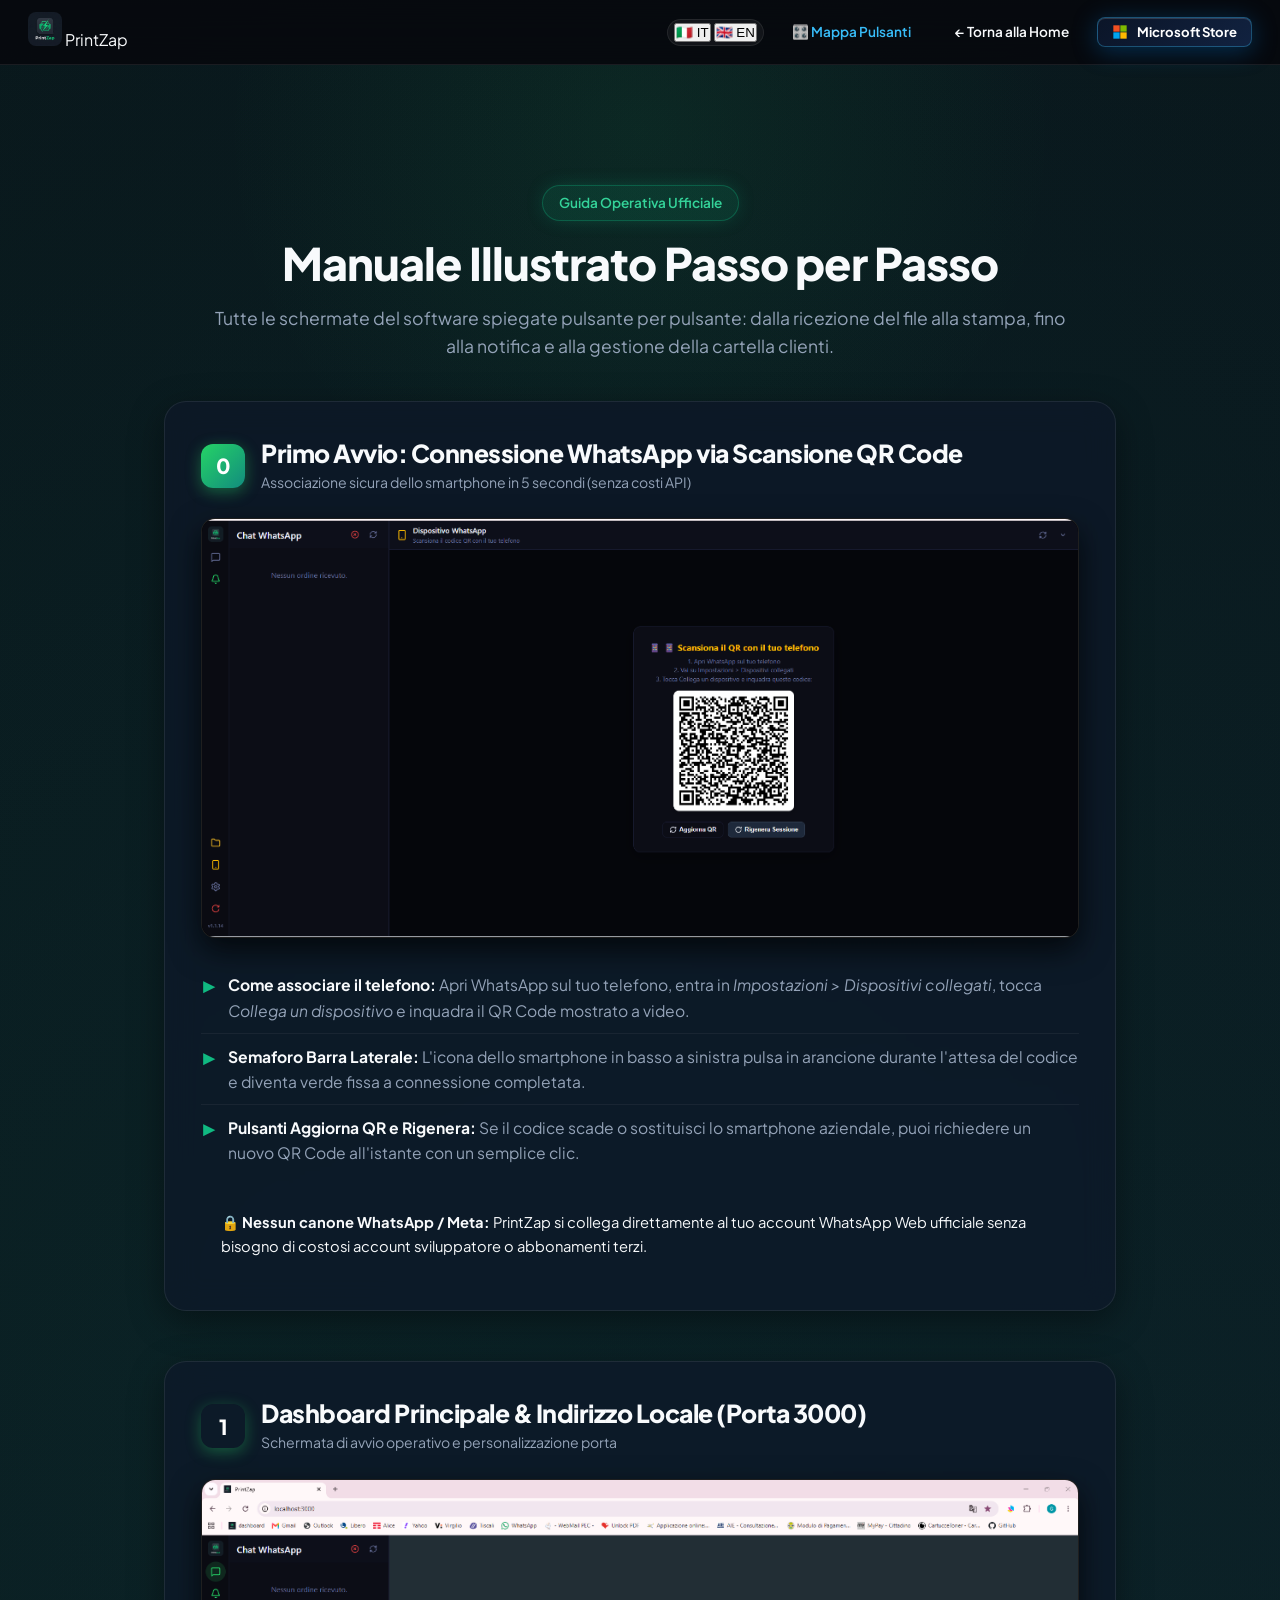
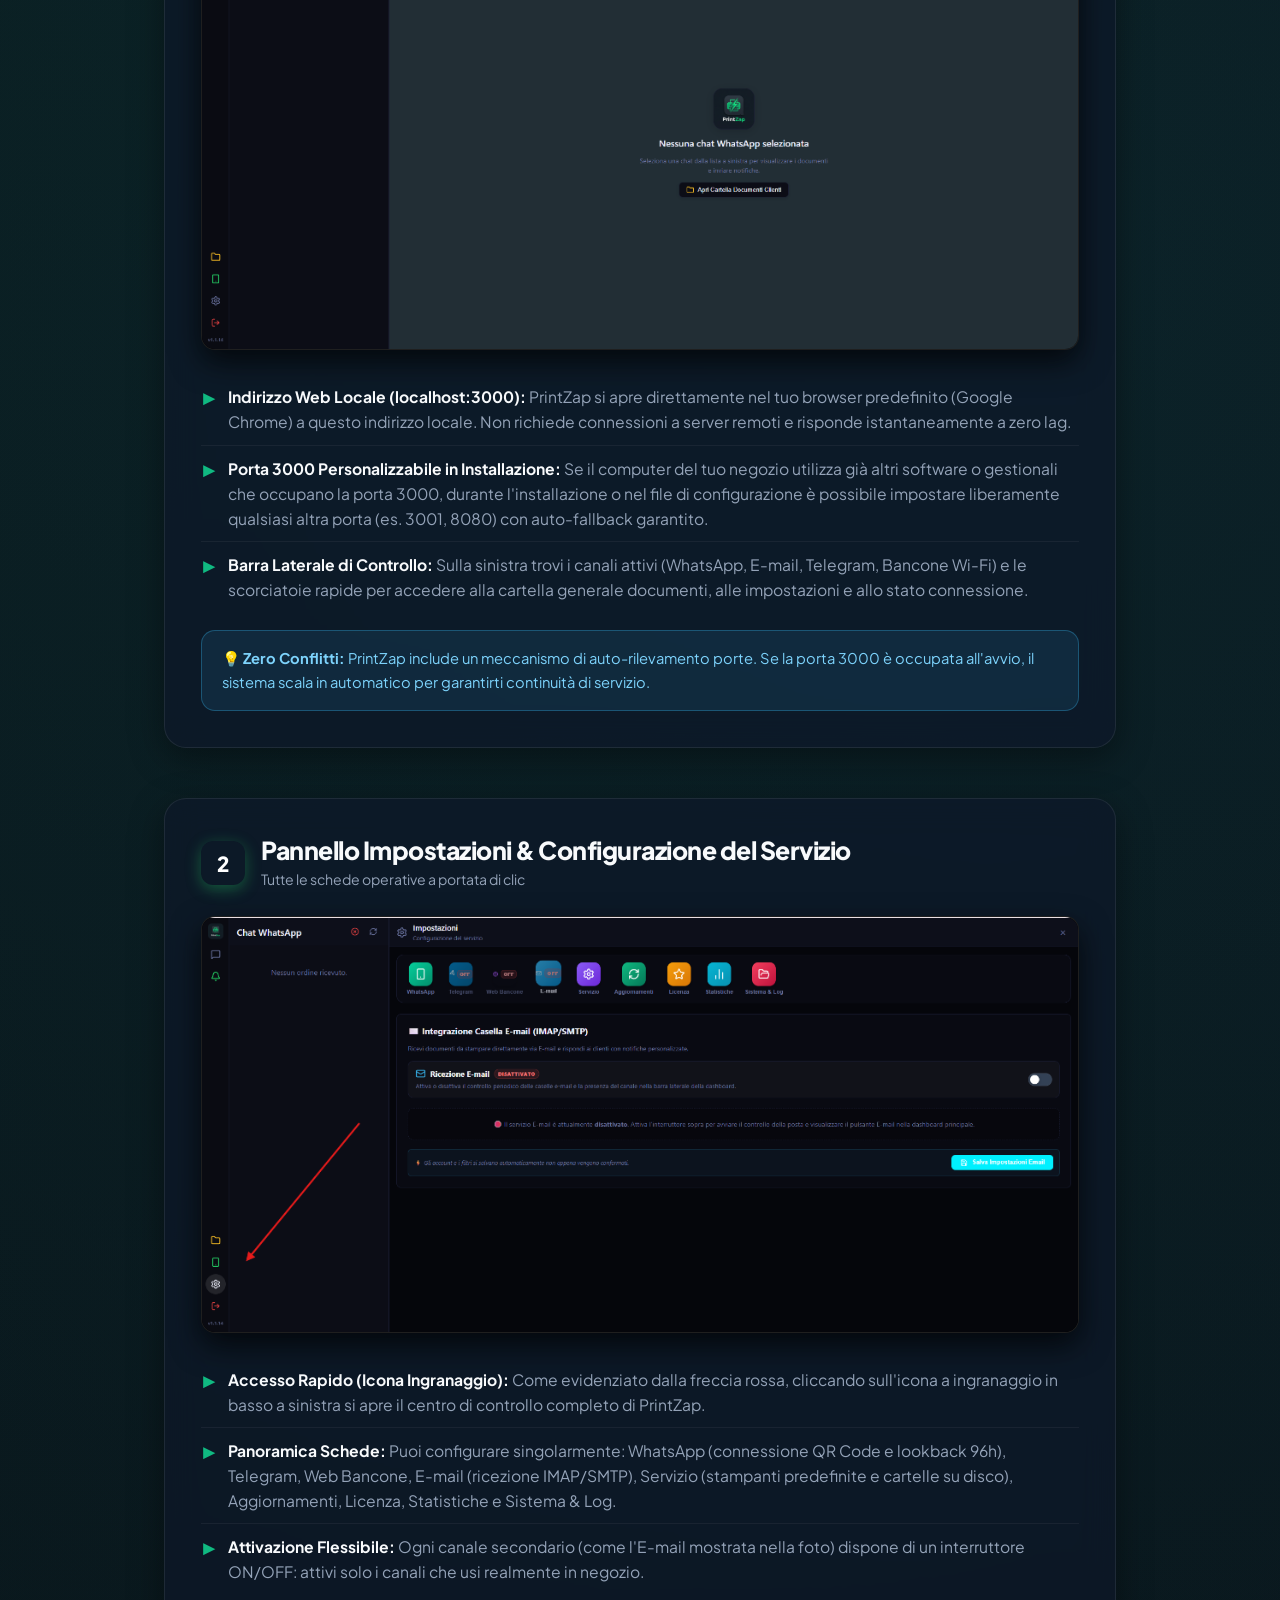
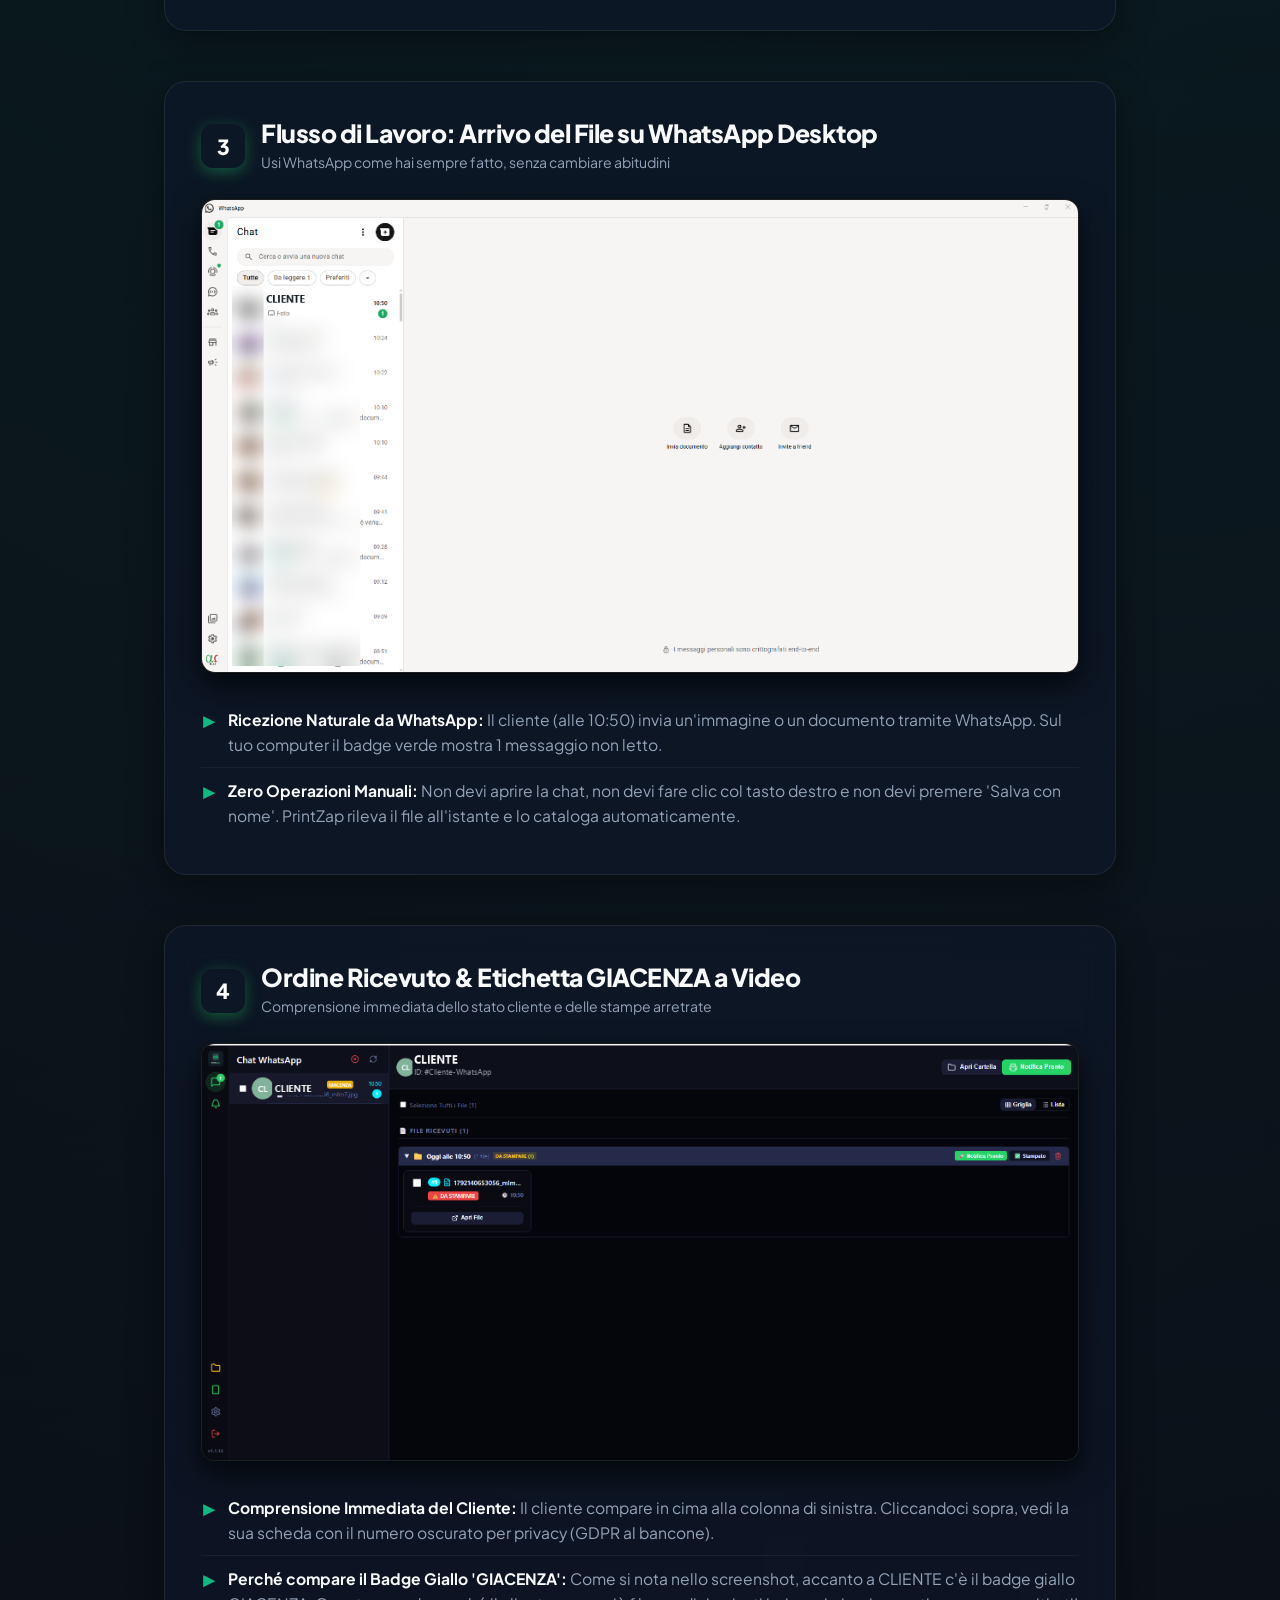
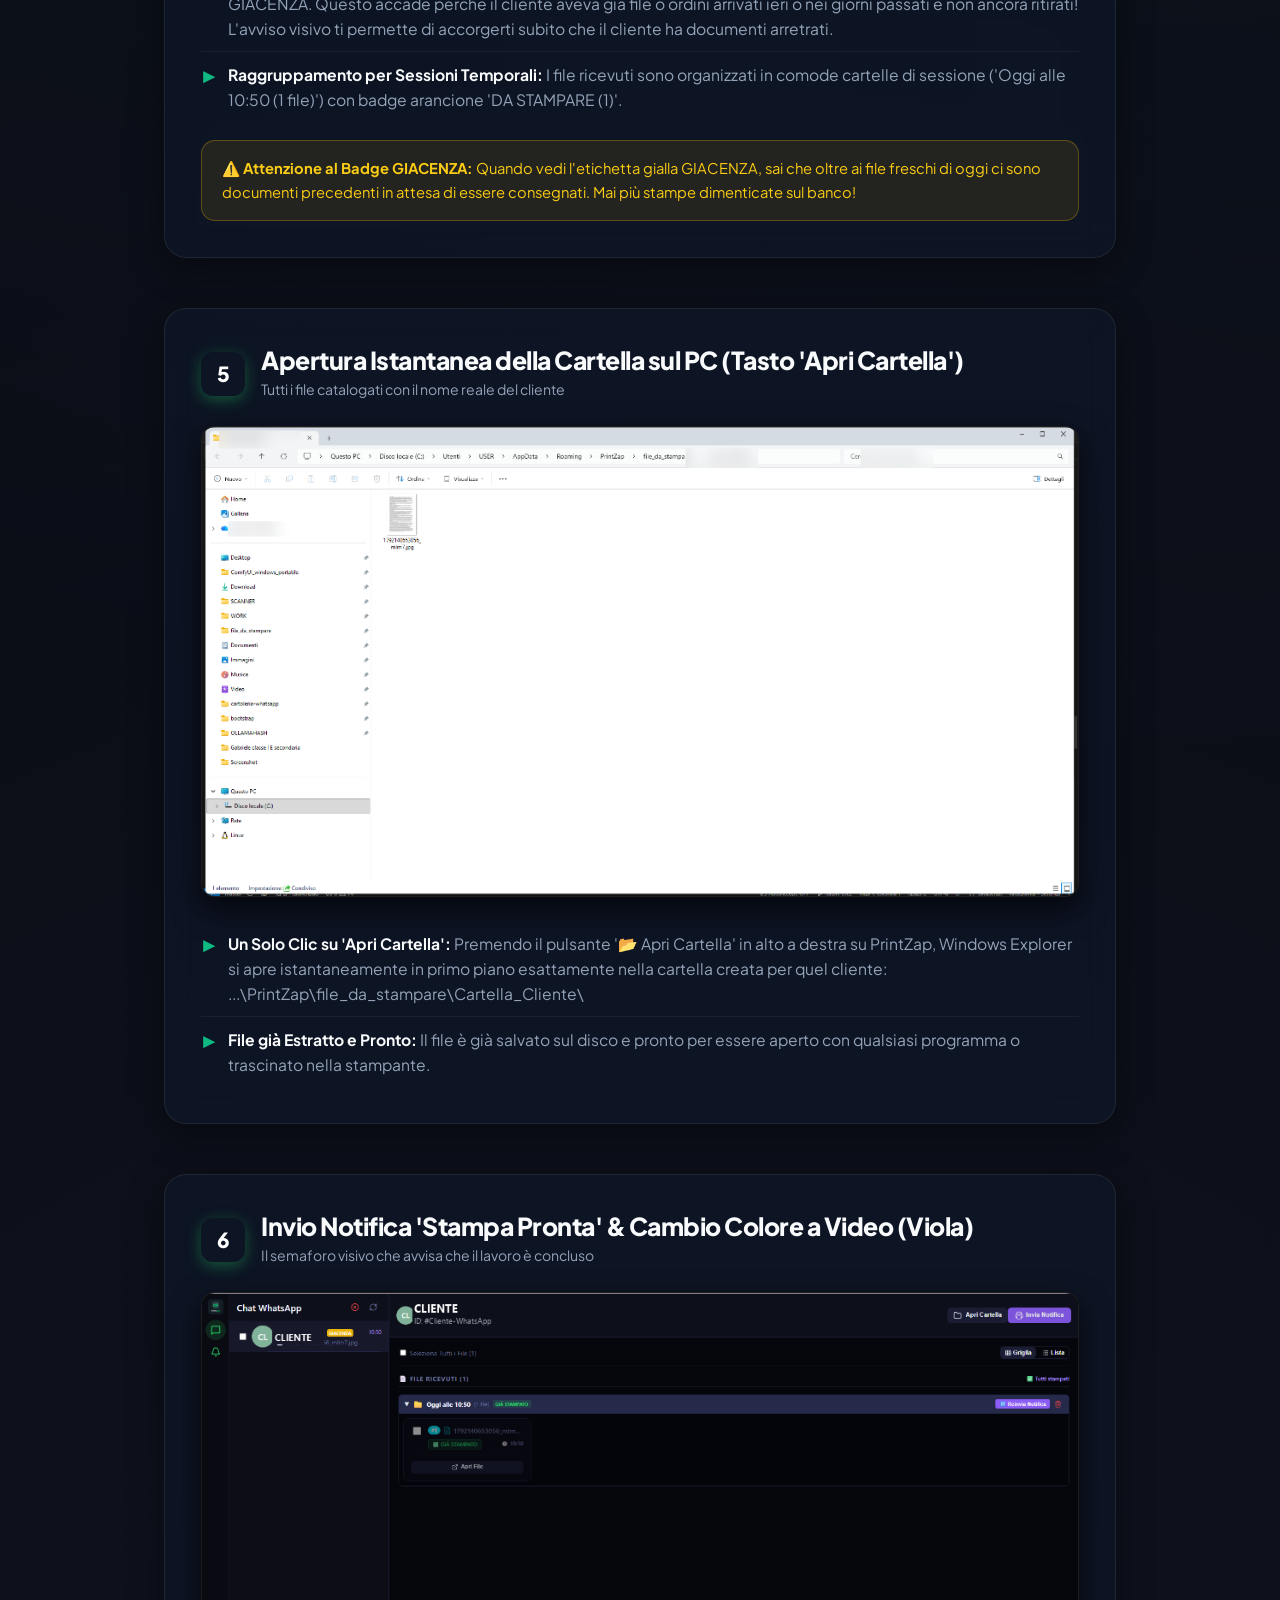
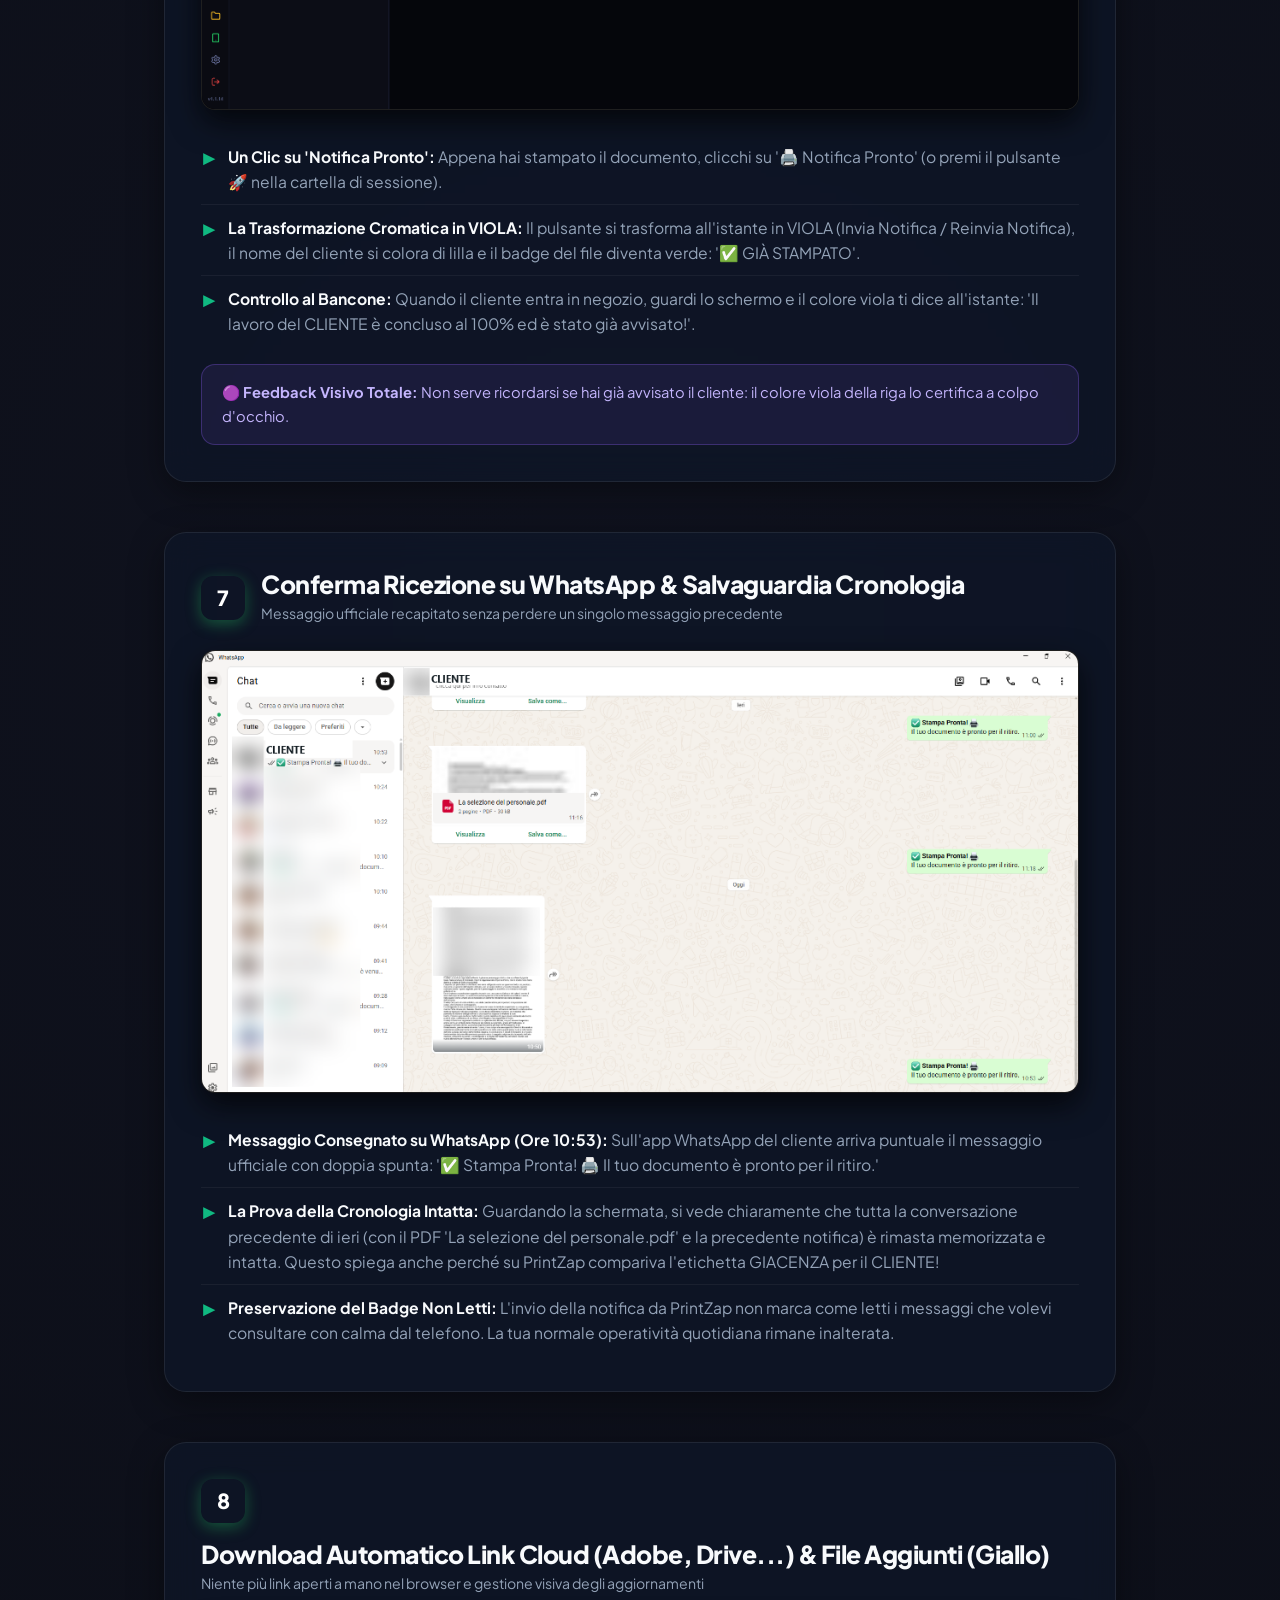
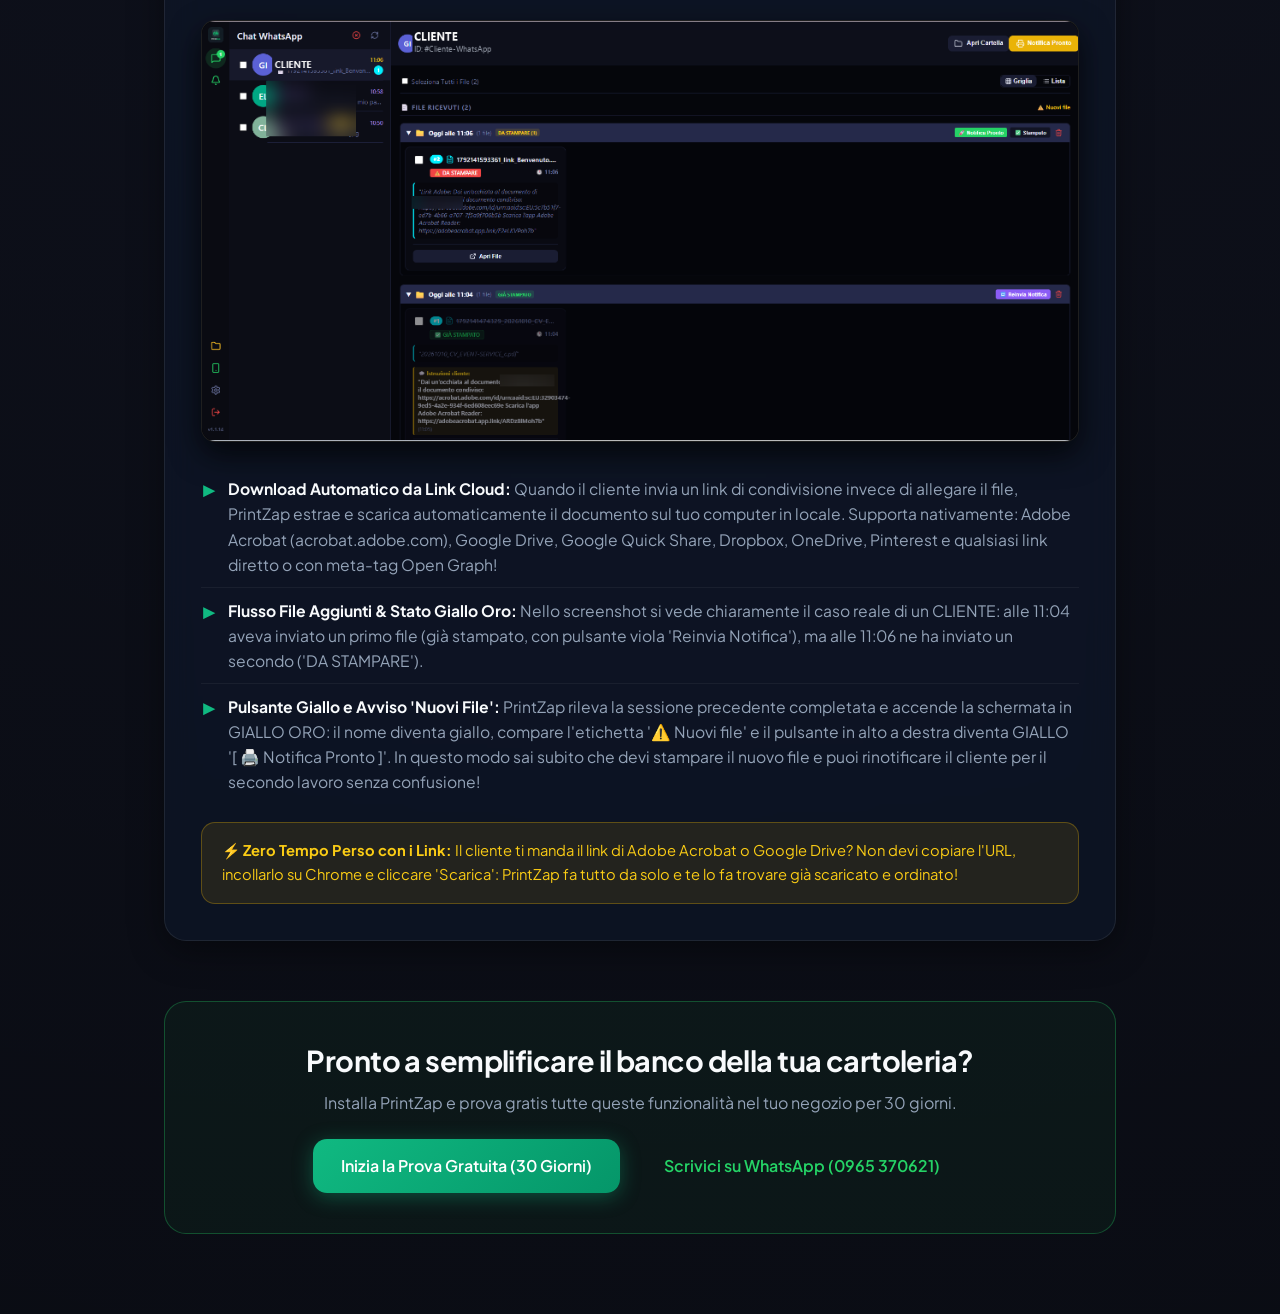
==== guida.html @ ba6e80af "feat(web): pubblica sito web e guide illustrate PrintZap su GitHub Pages" ====
<!DOCTYPE html>
<html lang="it">
<head>
  <meta charset="UTF-8">
  <meta name="viewport" content="width=device-width, initial-scale=1.0">
  <title>Guida Operativa PrintZap — Procedura e Manuale Passo per Passo</title>
  <link rel="icon" type="image/png" href="logo.png">
  <link rel="preconnect" href="https://fonts.googleapis.com">
  <link rel="preconnect" href="https://fonts.gstatic.com" crossorigin>
  <link href="https://fonts.googleapis.com/css2?family=Plus+Jakarta+Sans:wght@400;500;600;700;800&display=swap" rel="stylesheet">
  <link rel="stylesheet" href="style.css">
  <style>
    /* Specific styles for Step-by-Step Guide */
    .guide-header {
      padding: 120px 0 40px;
      text-align: center;
      background: radial-gradient(circle at 50% 20%, rgba(37, 211, 102, 0.08) 0%, transparent 60%);
    }
    .guide-nav-bar {
      display: flex;
      justify-content: space-between;
      align-items: center;
      padding: 16px 0;
      border-bottom: 1px solid var(--border-subtle);
      margin-bottom: 40px;
    }
    .btn-back-home {
      display: inline-flex;
      align-items: center;
      gap: 8px;
      color: var(--text-muted);
      font-size: 0.95rem;
      font-weight: 600;
      text-decoration: none;
      transition: color 0.2s;
    }
    .btn-back-home:hover {
      color: var(--primary);
    }
    .guide-step-card {
      background: rgba(15, 23, 42, 0.65);
      border: 1px solid var(--border-subtle);
      border-radius: var(--radius-lg);
      padding: 36px;
      margin-bottom: 50px;
      backdrop-filter: blur(16px);
      -webkit-backdrop-filter: blur(16px);
      box-shadow: 0 10px 35px rgba(0,0,0,0.4);
      transition: border-color 0.25s, box-shadow 0.25s;
    }
    .guide-step-card:hover {
      border-color: rgba(37, 211, 102, 0.4);
      box-shadow: 0 15px 45px rgba(0,0,0,0.6);
    }
    .guide-step-header {
      display: flex;
      align-items: center;
      gap: 16px;
      margin-bottom: 20px;
      flex-wrap: wrap;
    }
    .guide-step-number {
      width: 44px;
      height: 44px;
      border-radius: 12px;
      background: var(--gradient-primary);
      color: white;
      font-size: 1.3rem;
      font-weight: 800;
      display: flex;
      align-items: center;
      justify-content: center;
      box-shadow: 0 4px 15px rgba(37, 211, 102, 0.35);
      flex-shrink: 0;
    }
    .guide-step-title {
      font-size: 1.55rem;
      font-weight: 800;
      color: var(--text-main);
      margin: 0;
    }
    .guide-img-wrapper {
      margin: 24px 0;
      border-radius: var(--radius-md);
      overflow: hidden;
      border: 1px solid rgba(255, 255, 255, 0.12);
      box-shadow: 0 12px 30px rgba(0,0,0,0.7);
      background: #000;
      position: relative;
    }
    .guide-img-wrapper img {
      width: 100%;
      height: auto;
      display: block;
      transition: transform 0.3s ease;
    }
    .guide-badge-box {
      display: flex;
      gap: 10px;
      margin-top: 10px;
      flex-wrap: wrap;
    }
    .guide-detail-list {
      list-style: none;
      padding: 0;
      margin: 20px 0 0;
    }
    .guide-detail-list li {
      padding: 10px 0;
      border-bottom: 1px solid rgba(255,255,255,0.05);
      display: flex;
      align-items: flex-start;
      gap: 12px;
      font-size: 0.98rem;
      line-height: 1.6;
      color: var(--text-muted);
    }
    .guide-detail-list li:last-child {
      border-bottom: none;
    }
    .guide-detail-list strong {
      color: var(--text-main);
    }
    .icon-point {
      color: var(--primary);
      font-weight: 800;
      flex-shrink: 0;
      margin-top: 2px;
    }
    .callout-box {
      margin-top: 18px;
      padding: 16px 20px;
      border-radius: var(--radius-md);
      font-size: 0.92rem;
      line-height: 1.6;
    }
    .callout-amber {
      background: rgba(234, 179, 8, 0.1);
      border: 1px solid rgba(234, 179, 8, 0.3);
      color: #facc15;
    }
    .callout-purple {
      background: rgba(139, 92, 246, 0.1);
      border: 1px solid rgba(139, 92, 246, 0.3);
      color: #c4b5fd;
    }
    .callout-cyan {
      background: rgba(56, 189, 248, 0.1);
      border: 1px solid rgba(56, 189, 248, 0.3);
      color: #7dd3fc;
    }
  </style>
</head>
<body>

  <!-- ================= HEADER NAVBAR ================= -->
  <nav class="navbar" style="border-bottom: 1px solid var(--border-subtle);">
    <div class="container nav-container">
      <a href="index.html" class="logo-link">
        <img src="logo.png" alt="PrintZap Logo" class="nav-logo">
        <span class="logo-text">Print<span>Zap</span></span>
      </a>

      <div class="nav-actions">
        <!-- Bilingual Switcher -->
        <div class="lang-switch-box">
          <button type="button" class="lang-pill active" id="lang-btn-it" onclick="setGuideLang('it')">🇮🇹 IT</button>
          <button type="button" class="lang-pill" id="lang-btn-en" onclick="setGuideLang('en')">🇬🇧 EN</button>
        </div>
        <a href="pulsanti.html" class="btn btn-outline" style="border-color: #38bdf8; color: #38bdf8; padding: 8px 16px; font-size: 0.85rem;" data-g18n="nav_buttons">🎛️ Mappa Pulsanti</a>
        <a href="index.html" class="btn btn-outline" style="padding: 8px 16px; font-size: 0.85rem;" data-g18n="back_home">← Torna alla Home</a>
        <a href="https://apps.microsoft.com" class="btn-ms-store btn-sm" target="_blank" rel="noopener">
          <span class="ms-store-icon">
            <svg width="16" height="16" viewBox="0 0 24 24" fill="none">
              <rect x="2" y="2" width="9.5" height="9.5" fill="#f25022"/>
              <rect x="12.5" y="2" width="9.5" height="9.5" fill="#7fba00"/>
              <rect x="2" y="12.5" width="9.5" height="9.5" fill="#00a4ef"/>
              <rect x="12.5" y="12.5" width="9.5" height="9.5" fill="#ffb900"/>
            </svg>
          </span>
          <span class="ms-store-text">
            <span class="ms-store-main" style="font-size: 0.82rem;">Microsoft Store</span>
          </span>
        </a>
      </div>
    </div>
  </nav>

  <!-- ================= HERO GUIDA ================= -->
  <header class="guide-header">
    <div class="container" style="max-width: 900px;">
      <div class="badge badge-emerald" style="margin-bottom: 16px;" data-g18n="guide_badge">Guida Operativa Ufficiale</div>
      <h1 class="hero-title" style="font-size: 2.8rem; margin: 0 0 16px;" data-g18n="guide_title">Manuale Illustrato Passo per Passo</h1>
      <p style="color: var(--text-muted); font-size: 1.1rem; line-height: 1.6;" data-g18n="guide_subtitle">
        Tutte le schermate del software spiegate pulsante per pulsante: dalla ricezione del file alla stampa, fino alla notifica e alla gestione della cartella clienti.
      </p>
    </div>
  </header>

  <!-- ================= MAIN CONTENT STEPS ================= -->
  <main class="container" style="max-width: 1000px; padding-bottom: 80px;">

    <!-- PASSO 0: COLLEGAMENTO WHATSAPP CON QR CODE -->
    <div class="guide-step-card" id="passo-0">
      <div class="guide-step-header">
        <div class="guide-step-number" style="background: linear-gradient(135deg, #25D366 0%, #128C7E 100%); box-shadow: 0 4px 15px rgba(37, 211, 102, 0.4);">0</div>
        <div>
          <h2 class="guide-step-title" data-g18n="step0_title">Primo Avvio: Connessione WhatsApp via Scansione QR Code</h2>
          <span style="color: var(--text-muted); font-size: 0.88rem;" data-g18n="step0_tag">Associazione sicura dello smartphone in 5 secondi (senza costi API)</span>
        </div>
      </div>

      <div class="guide-img-wrapper">
        <img src="guida_img/00-whatsapp-qr-code.png" alt="Scansione QR Code WhatsApp PrintZap">
      </div>

      <ul class="guide-detail-list">
        <li>
          <span class="icon-point">▶</span>
          <div>
            <strong data-g18n="step0_p1_strong">Come associare il telefono:</strong>
            <span data-g18n="step0_p1_text">Apri WhatsApp sul tuo telefono, entra in <em>Impostazioni &gt; Dispositivi collegati</em>, tocca <em>Collega un dispositivo</em> e inquadra il QR Code mostrato a video.</span>
          </div>
        </li>
        <li>
          <span class="icon-point">▶</span>
          <div>
            <strong data-g18n="step0_p2_strong">Semaforo Barra Laterale:</strong>
            <span data-g18n="step0_p2_text">L'icona dello smartphone in basso a sinistra pulsa in arancione durante l'attesa del codice e diventa verde fissa a connessione completata.</span>
          </div>
        </li>
        <li>
          <span class="icon-point">▶</span>
          <div>
            <strong data-g18n="step0_p3_strong">Pulsanti Aggiorna QR e Rigenera:</strong>
            <span data-g18n="step0_p3_text">Se il codice scade o sostituisci lo smartphone aziendale, puoi richiedere un nuovo QR Code all'istante con un semplice clic.</span>
          </div>
        </li>
      </ul>

      <div class="callout-box callout-green" style="margin-top: 20px;">
        <span data-g18n="step0_callout">🔒 <strong>Nessun canone WhatsApp / Meta:</strong> PrintZap si collega direttamente al tuo account WhatsApp Web ufficiale senza bisogno di costosi account sviluppatore o abbonamenti terzi.</span>
      </div>
    </div>

    <!-- PASSO 1: DASHBOARD & INDIRIZZO / PORTA 3000 -->
    <div class="guide-step-card" id="passo-1">
      <div class="guide-step-header">
        <div class="guide-step-number">1</div>
        <div>
          <h2 class="guide-step-title" data-g18n="step1_title">Dashboard Principale & Indirizzo Locale (Porta 3000)</h2>
          <span style="color: var(--text-muted); font-size: 0.88rem;" data-g18n="step1_tag">Schermata di avvio operativo e personalizzazione porta</span>
        </div>
      </div>

      <div class="guide-img-wrapper">
        <img src="guida_img/01-dashboard-url-porta.png" alt="Dashboard PrintZap e indirizzo localhost:3000">
      </div>

      <ul class="guide-detail-list">
        <li>
          <span class="icon-point">▶</span>
          <div>
            <strong data-g18n="step1_p1_strong">Indirizzo Web Locale (<code>localhost:3000</code>):</strong>
            <span data-g18n="step1_p1_text">PrintZap si apre direttamente nel tuo browser predefinito (Google Chrome) a questo indirizzo locale. Non richiede connessioni a server remoti e risponde istantaneamente a zero lag.</span>
          </div>
        </li>
        <li>
          <span class="icon-point">▶</span>
          <div>
            <strong data-g18n="step1_p2_strong">Porta 3000 Personalizzabile in Installazione:</strong>
            <span data-g18n="step1_p2_text">Se il computer del tuo negozio utilizza già altri software o gestionali che occupano la porta <code>3000</code>, durante l'installazione o nel file di configurazione è possibile impostare liberamente qualsiasi altra porta (es. <code>3001</code>, <code>8080</code>) con auto-fallback garantito.</span>
          </div>
        </li>
        <li>
          <span class="icon-point">▶</span>
          <div>
            <strong data-g18n="step1_p3_strong">Barra Laterale di Controllo:</strong>
            <span data-g18n="step1_p3_text">Sulla sinistra trovi i canali attivi (WhatsApp, E-mail, Telegram, Bancone Wi-Fi) e le scorciatoie rapide per accedere alla cartella generale documenti, alle impostazioni e allo stato connessione.</span>
          </div>
        </li>
      </ul>

      <div class="callout-box callout-cyan" data-g18n="step1_callout">
        💡 <strong>Zero Conflitti:</strong> PrintZap include un meccanismo di auto-rilevamento porte. Se la porta 3000 è occupata all'avvio, il sistema scala in automatico per garantirti continuità di servizio.
      </div>
    </div>

    <!-- PASSO 2: PANNELLO IMPOSTAZIONI -->
    <div class="guide-step-card" id="passo-2">
      <div class="guide-step-header">
        <div class="guide-step-number">2</div>
        <div>
          <h2 class="guide-step-title" data-g18n="step2_title">Pannello Impostazioni & Configurazione del Servizio</h2>
          <span style="color: var(--text-muted); font-size: 0.88rem;" data-g18n="step2_tag">Tutte le schede operative a portata di clic</span>
        </div>
      </div>

      <div class="guide-img-wrapper">
        <img src="guida_img/02-pannello-impostazioni.png" alt="Pannello Impostazioni con schede WhatsApp, Telegram, Email, Stampanti">
      </div>

      <ul class="guide-detail-list">
        <li>
          <span class="icon-point">▶</span>
          <div>
            <strong data-g18n="step2_p1_strong">Accesso Rapido (Icona Ingranaggio):</strong>
            <span data-g18n="step2_p1_text">Come evidenziato dalla freccia rossa, cliccando sull'icona a ingranaggio in basso a sinistra si apre il centro di controllo completo di PrintZap.</span>
          </div>
        </li>
        <li>
          <span class="icon-point">▶</span>
          <div>
            <strong data-g18n="step2_p2_strong">Panoramica Schede:</strong>
            <span data-g18n="step2_p2_text">Puoi configurare singolarmente: <strong>WhatsApp</strong> (connessione QR Code e lookback 96h), <strong>Telegram</strong>, <strong>Web Bancone</strong>, <strong>E-mail</strong> (ricezione IMAP/SMTP), <strong>Servizio</strong> (stampanti predefinite e cartelle su disco), <strong>Aggiornamenti</strong>, <strong>Licenza</strong>, <strong>Statistiche</strong> e <strong>Sistema & Log</strong>.</span>
          </div>
        </li>
        <li>
          <span class="icon-point">▶</span>
          <div>
            <strong data-g18n="step2_p3_strong">Attivazione Flessibile:</strong>
            <span data-g18n="step2_p3_text">Ogni canale secondario (come l'E-mail mostrata nella foto) dispone di un interruttore ON/OFF: attivi solo i canali che usi realmente in negozio.</span>
          </div>
        </li>
      </ul>
    </div>

    <!-- PASSO 3: FLUSSO WHATSAPP DESKTOP -->
    <div class="guide-step-card" id="passo-3">
      <div class="guide-step-header">
        <div class="guide-step-number">3</div>
        <div>
          <h2 class="guide-step-title" data-g18n="step3_title">Flusso di Lavoro: Arrivo del File su WhatsApp Desktop</h2>
          <span style="color: var(--text-muted); font-size: 0.88rem;" data-g18n="step3_tag">Usi WhatsApp come hai sempre fatto, senza cambiare abitudini</span>
        </div>
      </div>

      <div class="guide-img-wrapper">
        <img src="guida_img/03-whatsapp-desktop-ricezione.png" alt="WhatsApp Desktop ricezione file cliente">
      </div>

      <ul class="guide-detail-list">
        <li>
          <span class="icon-point">▶</span>
          <div>
            <strong data-g18n="step3_p1_strong">Ricezione Naturale da WhatsApp:</strong>
            <span data-g18n="step3_p1_text">Il cliente (alle 10:50) invia un'immagine o un documento tramite WhatsApp. Sul tuo computer il badge verde mostra <code>1</code> messaggio non letto.</span>
          </div>
        </li>
        <li>
          <span class="icon-point">▶</span>
          <div>
            <strong data-g18n="step3_p2_strong">Zero Operazioni Manuali:</strong>
            <span data-g18n="step3_p2_text">Non devi aprire la chat, non devi fare clic col tasto destro e non devi premere "Salva con nome". PrintZap rileva il file all'istante e lo cataloga automaticamente.</span>
          </div>
        </li>
      </ul>
    </div>

    <!-- PASSO 4: PRINTZAP ORDINE ATTIVO & ETICHETTA GIACENZA -->
    <div class="guide-step-card" id="passo-4">
      <div class="guide-step-header">
        <div class="guide-step-number">4</div>
        <div>
          <h2 class="guide-step-title" data-g18n="step4_title">Ordine Ricevuto & Etichetta GIACENZA a Video</h2>
          <span style="color: var(--text-muted); font-size: 0.88rem;" data-g18n="step4_tag">Comprensione immediata dello stato cliente e delle stampe arretrate</span>
        </div>
      </div>

      <div class="guide-img-wrapper">
        <img src="guida_img/04-printzap-ordine-ricevuto.png" alt="PrintZap ordine attivo con etichetta GIACENZA e file da stampare">
      </div>

      <ul class="guide-detail-list">
        <li>
          <span class="icon-point">▶</span>
          <div>
            <strong data-g18n="step4_p1_strong">Comprensione Immediata del Cliente:</strong>
            <span data-g18n="step4_p1_text">Il cliente compare in cima alla colonna di sinistra. Cliccandoci sopra, vedi la sua scheda con il numero oscurato per privacy (GDPR al bancone).</span>
          </div>
        </li>
        <li>
          <span class="icon-point">▶</span>
          <div>
            <strong data-g18n="step4_p2_strong">Perché compare il Badge Giallo "GIACENZA":</strong>
            <span data-g18n="step4_p2_text">Come si nota nello screenshot, accanto a <em>CLIENTE</em> c'è il badge giallo <strong>GIACENZA</strong>. Questo accade perché il cliente aveva già file o ordini arrivati ieri o nei giorni passati e non ancora ritirati! L'avviso visivo ti permette di accorgerti subito che il cliente ha documenti arretrati.</span>
          </div>
        </li>
        <li>
          <span class="icon-point">▶</span>
          <div>
            <strong data-g18n="step4_p3_strong">Raggruppamento per Sessioni Temporali:</strong>
            <span data-g18n="step4_p3_text">I file ricevuti sono organizzati in comode cartelle di sessione (<em>"Oggi alle 10:50 (1 file)"</em>) con badge arancione <strong>"DA STAMPARE (1)"</strong>.</span>
          </div>
        </li>
      </ul>

      <div class="callout-box callout-amber" data-g18n="step4_callout">
        ⚠️ <strong>Attenzione al Badge GIACENZA:</strong> Quando vedi l'etichetta gialla GIACENZA, sai che oltre ai file freschi di oggi ci sono documenti precedenti in attesa di essere consegnati. Mai più stampe dimenticate sul banco!
      </div>
    </div>

    <!-- PASSO 5: CARTELLA SU DISCO WINDOWS EXPLORER -->
    <div class="guide-step-card" id="passo-5">
      <div class="guide-step-header">
        <div class="guide-step-number">5</div>
        <div>
          <h2 class="guide-step-title" data-g18n="step5_title">Apertura Istantanea della Cartella sul PC (Tasto "Apri Cartella")</h2>
          <span style="color: var(--text-muted); font-size: 0.88rem;" data-g18n="step5_tag">Tutti i file catalogati con il nome reale del cliente</span>
        </div>
      </div>

      <div class="guide-img-wrapper">
        <img src="guida_img/05-cartella-cliente-explorer.png" alt="Windows Explorer cartella dedicata Cartella_Cliente creata automaticamente">
      </div>

      <ul class="guide-detail-list">
        <li>
          <span class="icon-point">▶</span>
          <div>
            <strong data-g18n="step5_p1_strong">Un Solo Clic su "Apri Cartella":</strong>
            <span data-g18n="step5_p1_text">Premendo il pulsante <strong>"📂 Apri Cartella"</strong> in alto a destra su PrintZap, Windows Explorer si apre istantaneamente in primo piano esattamente nella cartella creata per quel cliente:  
            <code>...\PrintZap\file_da_stampare\Cartella_Cliente\</code></span>
          </div>
        </li>
        <li>
          <span class="icon-point">▶</span>
          <div>
            <strong data-g18n="step5_p2_strong">File già Estratto e Pronto:</strong>
            <span data-g18n="step5_p2_text">Il file <code>1792140653056_mlm7.jpg</code> è già salvato e pronto per essere aperto con Photoshop, Acrobat Reader o trascinato nel software della stampante/plotter.</span>
          </div>
        </li>
      </ul>
    </div>

    <!-- PASSO 6: NOTIFICA INVIATA & STATO VIOLA -->
    <div class="guide-step-card" id="passo-6">
      <div class="guide-step-header">
        <div class="guide-step-number">6</div>
        <div>
          <h2 class="guide-step-title" data-g18n="step6_title">Invio Notifica "Stampa Pronta" & Cambio Colore a Video (Viola)</h2>
          <span style="color: var(--text-muted); font-size: 0.88rem;" data-g18n="step6_tag">Il semaforo visivo che avvisa che il lavoro è concluso</span>
        </div>
      </div>

      <div class="guide-img-wrapper">
        <img src="guida_img/06-printzap-notifica-viola.png" alt="PrintZap pulsante e riga diventano VIOLA dopo l'invio della notifica">
      </div>

      <ul class="guide-detail-list">
        <li>
          <span class="icon-point">▶</span>
          <div>
            <strong data-g18n="step6_p1_strong">Un Clic su "Notifica Pronto":</strong>
            <span data-g18n="step6_p1_text">Appena hai stampato il documento, clicchi su <strong>"🖨️ Notifica Pronto"</strong> (o premi il pulsante 🚀 nella cartella di sessione).</span>
          </div>
        </li>
        <li>
          <span class="icon-point">▶</span>
          <div>
            <strong data-g18n="step6_p2_strong">La Trasformazione Cromatica in VIOLA:</strong>
            <span data-g18n="step6_p2_text">Il pulsante si trasforma all'istante in <strong>VIOLA</strong> (<code>Invia Notifica</code> / <code>🔁 Reinvia Notifica</code>), il nome del cliente si colora di lilla e il badge del file diventa verde: <strong>"✅ GIÀ STAMPATO"</strong>.</span>
          </div>
        </li>
        <li>
          <span class="icon-point">▶</span>
          <div>
            <strong data-g18n="step6_p3_strong">Controllo al Bancone:</strong>
            <span data-g18n="step6_p3_text">Quando il cliente entra in negozio, guardi lo schermo e il colore viola ti dice all'istante: <em>"Il lavoro del CLIENTE è concluso al 100% ed è stato già avvisato!"</em>.</span>
          </div>
        </li>
      </ul>

      <div class="callout-box callout-purple" data-g18n="step6_callout">
        🟣 <strong>Feedback Visivo Totale:</strong> Non serve ricordarsi se hai già avvisato il cliente: il colore viola della riga lo certifica a colpo d'occhio.
      </div>
    </div>

    <!-- PASSO 7: WHATSAPP MESSAGGIO RECAPITATO & CRONOLOGIA INTATTA -->
    <div class="guide-step-card" id="passo-7">
      <div class="guide-step-header">
        <div class="guide-step-number">7</div>
        <div>
          <h2 class="guide-step-title" data-g18n="step7_title">Conferma Ricezione su WhatsApp & Salvaguardia Cronologia</h2>
          <span style="color: var(--text-muted); font-size: 0.88rem;" data-g18n="step7_tag">Messaggio ufficiale recapitato senza perdere un singolo messaggio precedente</span>
        </div>
      </div>

      <div class="guide-img-wrapper">
        <img src="guida_img/07-whatsapp-notifica-conferma.png" alt="WhatsApp messaggio Stampa Pronta recapitato con storico integro">
      </div>

      <ul class="guide-detail-list">
        <li>
          <span class="icon-point">▶</span>
          <div>
            <strong data-g18n="step7_p1_strong">Messaggio Consegnato su WhatsApp (Ore 10:53):</strong>
            <span data-g18n="step7_p1_text">Sull'app WhatsApp del cliente arriva puntuale il messaggio ufficiale con doppia spunta:  
            <em>"✅ Stampa Pronta! 🖨️ Il tuo documento è pronto per il ritiro."</em></span>
          </div>
        </li>
        <li>
          <span class="icon-point">▶</span>
          <div>
            <strong data-g18n="step7_p2_strong">La Prova della Cronologia Intatta:</strong>
            <span data-g18n="step7_p2_text">Guardando la schermata, si vede chiaramente che tutta la conversazione precedente di ieri (con il PDF <em>"La selezione del personale.pdf"</em> e la precedente notifica) è rimasta perfettamente memorizzata e intatta. Questo spiega anche perché su PrintZap compariva l'etichetta <strong>GIACENZA</strong> per il <em>CLIENTE</em>!</span>
          </div>
        </li>
        <li>
          <span class="icon-point">▶</span>
          <div>
            <strong data-g18n="step7_p3_strong">Preservazione del Badge Non Letti:</strong>
            <span data-g18n="step7_p3_text">L'invio della notifica da PrintZap non marca come letti i messaggi che volevi consultare con calma dal telefono. La tua normale operatività quotidiana rimane inalterata.</span>
          </div>
        </li>
      </ul>
    </div>

    <!-- PASSO 8: LINK CLOUD DOWNLOADER (ADOBE, DRIVE...) & GESTIONE FILE AGGIUNTI (STATO GIALLO) -->
    <div class="guide-step-card" id="passo-8">
      <div class="guide-step-header">
        <div class="guide-step-number">8</div>
        <div>
          <h2 class="guide-step-title" data-g18n="step8_title">Download Automatico Link Cloud (Adobe, Drive...) & File Aggiunti (Giallo)</h2>
          <span style="color: var(--text-muted); font-size: 0.88rem;" data-g18n="step8_tag">Niente più link aperti a mano nel browser e gestione visiva degli aggiornamenti</span>
        </div>
      </div>

      <div class="guide-img-wrapper">
        <img src="guida_img/08-link-downloader-aggiornamento-giallo.png" alt="PrintZap download automatico link Adobe e gestione file aggiunti con stato giallo">
      </div>

      <ul class="guide-detail-list">
        <li>
          <span class="icon-point">▶</span>
          <div>
            <strong data-g18n="step8_p1_strong">Download Automatico da Link Cloud:</strong>
            <span data-g18n="step8_p1_text">Quando il cliente invia un link di condivisione invece di allegare il file, PrintZap estrae e scarica automaticamente il documento sul tuo computer in locale. Supporta nativamente:
            <strong>Adobe Acrobat</strong> (<code>acrobat.adobe.com</code>), <strong>Google Drive</strong>, <strong>Google Quick Share</strong>, <strong>Dropbox</strong>, <strong>OneDrive</strong>, <strong>Pinterest</strong> e qualsiasi link diretto o con meta-tag Open Graph!</span>
          </div>
        </li>
        <li>
          <span class="icon-point">▶</span>
          <div>
            <strong data-g18n="step8_p2_strong">Flusso File Aggiunti & Stato Giallo Oro:</strong>
            <span data-g18n="step8_p2_text">Nello screenshot si vede chiaramente il caso reale di un <em>CLIENTE</em>: alle 11:04 aveva inviato un primo file (già stampato, con pulsante viola <code>Reinvia Notifica</code>), ma alle 11:06 ne ha inviato un secondo (<code>DA STAMPARE</code>).</span>
          </div>
        </li>
        <li>
          <span class="icon-point">▶</span>
          <div>
            <strong data-g18n="step8_p3_strong">Pulsante Giallo e Avviso "Nuovi File":</strong>
            <span data-g18n="step8_p3_text">PrintZap rileva la sessione precedente completata e accende la schermata in <strong>GIALLO ORO</strong>: il nome diventa giallo, compare l'etichetta <code>⚠️ Nuovi file</code> e il pulsante in alto a destra diventa <strong>GIALLO <code>[ 🖨️ Notifica Pronto ]</code></strong>. In questo modo sai che devi stampare il nuovo file e puoi rinotificare il cliente per il secondo lavoro senza confusione!</span>
          </div>
        </li>
      </ul>

      <div class="callout-box callout-amber" data-g18n="step8_callout">
        ⚡ <strong>Zero Tempo Perso con i Link:</strong> Il cliente ti manda il link di Adobe Acrobat o Google Drive? Non devi copiare l'URL, incollarlo su Chrome e cliccare "Scarica": PrintZap fa tutto da solo e te lo fa trovare già scaricato e ordinato!
      </div>
    </div>

    <!-- BOX FINALE -->
    <div style="text-align: center; margin-top: 60px; padding: 40px; background: rgba(37, 211, 102, 0.05); border: 1px solid rgba(37, 211, 102, 0.3); border-radius: var(--radius-lg);">
      <h3 style="font-size: 1.8rem; margin-bottom: 12px; color: var(--text-main);" data-g18n="final_title">Pronto a semplificare il banco della tua cartoleria?</h3>
      <p style="color: var(--text-muted); margin-bottom: 24px;" data-g18n="final_subtitle">Installa PrintZap e prova gratis tutte queste funzionalità nel tuo negozio per 30 giorni.</p>
      <div style="display: flex; gap: 16px; justify-content: center; flex-wrap: wrap;">
        <a href="index.html#prezzi" class="btn btn-primary" data-g18n="final_btn_try">Inizia la Prova Gratuita (30 Giorni)</a>
        <a href="https://wa.me/390965370621" target="_blank" class="btn btn-outline" style="border-color: #25D366; color: #25D366;" data-g18n="final_btn_wa">Scrivici su WhatsApp (0965 370621)</a>
      </div>
    </div>

  </main>

  <!-- ================= SCRIPT I18N PER LA GUIDA ================= -->
  <script>
    const guideTranslations = {
      it: {
        back_home: "← Torna alla Home",
        nav_buttons: "🎛️ Mappa Pulsanti",
        guide_badge: "Guida Operativa Ufficiale",
        guide_title: "Manuale Illustrato Passo per Passo",
        guide_subtitle: "Tutte le schermate del software spiegate pulsante per pulsante: dalla ricezione del file alla stampa, fino alla notifica e alla gestione della cartella clienti.",
        step0_title: "Primo Avvio: Connessione WhatsApp via Scansione QR Code",
        step0_tag: "Associazione sicura dello smartphone in 5 secondi (senza costi API)",
        step0_p1_strong: "Come associare il telefono:",
        step0_p1_text: "Apri WhatsApp sul tuo telefono, entra in <em>Impostazioni &gt; Dispositivi collegati</em>, tocca <em>Collega un dispositivo</em> e inquadra il QR Code mostrato a video.",
        step0_p2_strong: "Semaforo Barra Laterale:",
        step0_p2_text: "L'icona dello smartphone in basso a sinistra pulsa in arancione durante l'attesa del codice e diventa verde fissa a connessione completata.",
        step0_p3_strong: "Pulsanti Aggiorna QR e Rigenera:",
        step0_p3_text: "Se il codice scade o sostituisci lo smartphone aziendale, puoi richiedere un nuovo QR Code all'istante con un semplice clic.",
        step0_callout: "🔒 <strong>Nessun canone WhatsApp / Meta:</strong> PrintZap si collega direttamente al tuo account WhatsApp Web ufficiale senza bisogno di costosi account sviluppatore o abbonamenti terzi.",
        step1_title: "Dashboard Principale & Indirizzo Locale (Porta 3000)",
        step1_tag: "Schermata di avvio operativo e personalizzazione porta",
        step1_p1_strong: "Indirizzo Web Locale (localhost:3000):",
        step1_p1_text: "PrintZap si apre direttamente nel tuo browser predefinito (Google Chrome) a questo indirizzo locale. Non richiede connessioni a server remoti e risponde istantaneamente a zero lag.",
        step1_p2_strong: "Porta 3000 Personalizzabile in Installazione:",
        step1_p2_text: "Se il computer del tuo negozio utilizza già altri software o gestionali che occupano la porta 3000, durante l'installazione o nel file di configurazione è possibile impostare liberamente qualsiasi altra porta (es. 3001, 8080) con auto-fallback garantito.",
        step1_p3_strong: "Barra Laterale di Controllo:",
        step1_p3_text: "Sulla sinistra trovi i canali attivi (WhatsApp, E-mail, Telegram, Bancone Wi-Fi) e le scorciatoie rapide per accedere alla cartella generale documenti, alle impostazioni e allo stato connessione.",
        step1_callout: "💡 <strong>Zero Conflitti:</strong> PrintZap include un meccanismo di auto-rilevamento porte. Se la porta 3000 è occupata all'avvio, il sistema scala in automatico per garantirti continuità di servizio.",
        step2_title: "Pannello Impostazioni & Configurazione del Servizio",
        step2_tag: "Tutte le schede operative a portata di clic",
        step2_p1_strong: "Accesso Rapido (Icona Ingranaggio):",
        step2_p1_text: "Come evidenziato dalla freccia rossa, cliccando sull'icona a ingranaggio in basso a sinistra si apre il centro di controllo completo di PrintZap.",
        step2_p2_strong: "Panoramica Schede:",
        step2_p2_text: "Puoi configurare singolarmente: WhatsApp (connessione QR Code e lookback 96h), Telegram, Web Bancone, E-mail (ricezione IMAP/SMTP), Servizio (stampanti predefinite e cartelle su disco), Aggiornamenti, Licenza, Statistiche e Sistema & Log.",
        step2_p3_strong: "Attivazione Flessibile:",
        step2_p3_text: "Ogni canale secondario (come l'E-mail mostrata nella foto) dispone di un interruttore ON/OFF: attivi solo i canali che usi realmente in negozio.",
        step3_title: "Flusso di Lavoro: Arrivo del File su WhatsApp Desktop",
        step3_tag: "Usi WhatsApp come hai sempre fatto, senza cambiare abitudini",
        step3_p1_strong: "Ricezione Naturale da WhatsApp:",
        step3_p1_text: "Il cliente (alle 10:50) invia un'immagine o un documento tramite WhatsApp. Sul tuo computer il badge verde mostra 1 messaggio non letto.",
        step3_p2_strong: "Zero Operazioni Manuali:",
        step3_p2_text: "Non devi aprire la chat, non devi fare clic col tasto destro e non devi premere 'Salva con nome'. PrintZap rileva il file all'istante e lo cataloga automaticamente.",
        step4_title: "Ordine Ricevuto & Etichetta GIACENZA a Video",
        step4_tag: "Comprensione immediata dello stato cliente e delle stampe arretrate",
        step4_p1_strong: "Comprensione Immediata del Cliente:",
        step4_p1_text: "Il cliente compare in cima alla colonna di sinistra. Cliccandoci sopra, vedi la sua scheda con il numero oscurato per privacy (GDPR al bancone).",
        step4_p2_strong: "Perché compare il Badge Giallo 'GIACENZA':",
        step4_p2_text: "Come si nota nello screenshot, accanto a CLIENTE c'è il badge giallo GIACENZA. Questo accade perché il cliente aveva già file o ordini arrivati ieri o nei giorni passati e non ancora ritirati! L'avviso visivo ti permette di accorgerti subito che il cliente ha documenti arretrati.",
        step4_p3_strong: "Raggruppamento per Sessioni Temporali:",
        step4_p3_text: "I file ricevuti sono organizzati in comode cartelle di sessione ('Oggi alle 10:50 (1 file)') con badge arancione 'DA STAMPARE (1)'.",
        step4_callout: "⚠️ <strong>Attenzione al Badge GIACENZA:</strong> Quando vedi l'etichetta gialla GIACENZA, sai che oltre ai file freschi di oggi ci sono documenti precedenti in attesa di essere consegnati. Mai più stampe dimenticate sul banco!",
        step5_title: "Apertura Istantanea della Cartella sul PC (Tasto 'Apri Cartella')",
        step5_tag: "Tutti i file catalogati con il nome reale del cliente",
        step5_p1_strong: "Un Solo Clic su 'Apri Cartella':",
        step5_p1_text: "Premendo il pulsante '📂 Apri Cartella' in alto a destra su PrintZap, Windows Explorer si apre istantaneamente in primo piano esattamente nella cartella creata per quel cliente: ...\\PrintZap\\file_da_stampare\\Cartella_Cliente\\",
        step5_p2_strong: "File già Estratto e Pronto:",
        step5_p2_text: "Il file è già salvato sul disco e pronto per essere aperto con qualsiasi programma o trascinato nella stampante.",
        step6_title: "Invio Notifica 'Stampa Pronta' & Cambio Colore a Video (Viola)",
        step6_tag: "Il semaforo visivo che avvisa che il lavoro è concluso",
        step6_p1_strong: "Un Clic su 'Notifica Pronto':",
        step6_p1_text: "Appena hai stampato il documento, clicchi su '🖨️ Notifica Pronto' (o premi il pulsante 🚀 nella cartella di sessione).",
        step6_p2_strong: "La Trasformazione Cromatica in VIOLA:",
        step6_p2_text: "Il pulsante si trasforma all'istante in VIOLA (Invia Notifica / Reinvia Notifica), il nome del cliente si colora di lilla e il badge del file diventa verde: '✅ GIÀ STAMPATO'.",
        step6_p3_strong: "Controllo al Bancone:",
        step6_p3_text: "Quando il cliente entra in negozio, guardi lo schermo e il colore viola ti dice all'istante: 'Il lavoro del CLIENTE è concluso al 100% ed è stato già avvisato!'.",
        step6_callout: "🟣 <strong>Feedback Visivo Totale:</strong> Non serve ricordarsi se hai già avvisato il cliente: il colore viola della riga lo certifica a colpo d'occhio.",
        step7_title: "Conferma Ricezione su WhatsApp & Salvaguardia Cronologia",
        step7_tag: "Messaggio ufficiale recapitato senza perdere un singolo messaggio precedente",
        step7_p1_strong: "Messaggio Consegnato su WhatsApp (Ore 10:53):",
        step7_p1_text: "Sull'app WhatsApp del cliente arriva puntuale il messaggio ufficiale con doppia spunta: '✅ Stampa Pronta! 🖨️ Il tuo documento è pronto per il ritiro.'",
        step7_p2_strong: "La Prova della Cronologia Intatta:",
        step7_p2_text: "Guardando la schermata, si vede chiaramente che tutta la conversazione precedente di ieri (con il PDF 'La selezione del personale.pdf' e la precedente notifica) è rimasta memorizzata e intatta. Questo spiega anche perché su PrintZap compariva l'etichetta GIACENZA per il CLIENTE!",
        step7_p3_strong: "Preservazione del Badge Non Letti:",
        step7_p3_text: "L'invio della notifica da PrintZap non marca come letti i messaggi che volevi consultare con calma dal telefono. La tua normale operatività quotidiana rimane inalterata.",
        step8_title: "Download Automatico Link Cloud (Adobe, Drive...) & File Aggiunti (Giallo)",
        step8_tag: "Niente più link aperti a mano nel browser e gestione visiva degli aggiornamenti",
        step8_p1_strong: "Download Automatico da Link Cloud:",
        step8_p1_text: "Quando il cliente invia un link di condivisione invece di allegare il file, PrintZap estrae e scarica automaticamente il documento sul tuo computer in locale. Supporta nativamente: Adobe Acrobat (acrobat.adobe.com), Google Drive, Google Quick Share, Dropbox, OneDrive, Pinterest e qualsiasi link diretto o con meta-tag Open Graph!",
        step8_p2_strong: "Flusso File Aggiunti & Stato Giallo Oro:",
        step8_p2_text: "Nello screenshot si vede chiaramente il caso reale di un CLIENTE: alle 11:04 aveva inviato un primo file (già stampato, con pulsante viola 'Reinvia Notifica'), ma alle 11:06 ne ha inviato un secondo ('DA STAMPARE').",
        step8_p3_strong: "Pulsante Giallo e Avviso 'Nuovi File':",
        step8_p3_text: "PrintZap rileva la sessione precedente completata e accende la schermata in GIALLO ORO: il nome diventa giallo, compare l'etichetta '⚠️ Nuovi file' e il pulsante in alto a destra diventa GIALLO '[ 🖨️ Notifica Pronto ]'. In questo modo sai subito che devi stampare il nuovo file e puoi rinotificare il cliente per il secondo lavoro senza confusione!",
        step8_callout: "⚡ <strong>Zero Tempo Perso con i Link:</strong> Il cliente ti manda il link di Adobe Acrobat o Google Drive? Non devi copiare l'URL, incollarlo su Chrome e cliccare 'Scarica': PrintZap fa tutto da solo e te lo fa trovare già scaricato e ordinato!",
        final_title: "Pronto a semplificare il banco della tua cartoleria?",
        final_subtitle: "Installa PrintZap e prova gratis tutte queste funzionalità nel tuo negozio per 30 giorni.",
        final_btn_try: "Inizia la Prova Gratuita (30 Giorni)",
        final_btn_wa: "Scrivici su WhatsApp (0965 370621)"
      },
      en: {
        back_home: "← Back to Home",
        nav_buttons: "🎛️ Buttons Map",
        guide_badge: "Official User Guide",
        guide_title: "Step-by-Step Illustrated Manual",
        guide_subtitle: "Every screen of the software explained button by button: from receiving files to printing, customer notifications, and folder organization.",
        step0_title: "Initial Setup: WhatsApp Connection via QR Code Scan",
        step0_tag: "Secure smartphone pairing in 5 seconds (zero API fees)",
        step0_p1_strong: "How to pair your phone:",
        step0_p1_text: "Open WhatsApp on your mobile phone, go to <em>Settings &gt; Linked Devices</em>, tap <em>Link a Device</em>, and point your camera at the QR code displayed on screen.",
        step0_p2_strong: "Sidebar Status Indicator:",
        step0_p2_text: "The phone icon in the bottom-left sidebar pulses orange while awaiting the QR code scan, and turns solid green once connected.",
        step0_p3_strong: "Refresh & Regenerate Buttons:",
        step0_p3_text: "If the code times out or you swap store phones, you can request a brand new QR Code instantly with a single click.",
        step0_callout: "🔒 <strong>Zero WhatsApp / Meta Monthly Fees:</strong> PrintZap connects directly with official WhatsApp Web technology without needing expensive Meta developer accounts or third-party gateways.",
        step1_title: "Main Dashboard & Local Address (Port 3000)",
        step1_tag: "Startup screen and custom port settings",
        step1_p1_strong: "Local Web Address (localhost:3000):",
        step1_p1_text: "PrintZap opens directly inside your default browser (Google Chrome) at this local address. It does not require external servers and runs with zero latency.",
        step1_p2_strong: "Port 3000 Customizable during Setup:",
        step1_p2_text: "If your store computer already has other management software using port 3000, you can choose any other port (e.g., 3001, 8080) during installation with automatic conflict resolution.",
        step1_p3_strong: "Control Sidebar:",
        step1_p3_text: "On the left sidebar you can monitor active channels (WhatsApp, E-mail, Telegram, Counter Wi-Fi) and quick links to your master print folder, settings, and connection status.",
        step1_callout: "💡 <strong>Zero Port Conflicts:</strong> PrintZap features automatic port detection and fallback, ensuring uninterrupted workflow even on busy multi-app computers.",
        step2_title: "Settings Modal & Service Configuration",
        step2_tag: "All operational tabs accessible with 1 click",
        step2_p1_strong: "Quick Access (Gear Icon):",
        step2_p1_text: "As indicated by the red arrow, clicking the gear icon in the lower-left corner opens PrintZap's comprehensive settings console.",
        step2_p2_strong: "Tabs Overview:",
        step2_p2_text: "Individually configure: WhatsApp (QR Code connection & 96h lookback), Telegram, Countertop Wi-Fi, E-mail (IMAP/SMTP inbox), Service (default printers and hard disk paths), Software Updates, License, Statistics, and System Logs.",
        step2_p3_strong: "Flexible Activation:",
        step2_p3_text: "Every secondary channel (like E-mail shown in the picture) features an independent ON/OFF switch: enable only the services you actually need in your shop.",
        step3_title: "Workflow: Receiving Files on WhatsApp Desktop",
        step3_tag: "Keep using WhatsApp as you always have, with zero disruption",
        step3_p1_strong: "Natural WhatsApp Reception:",
        step3_p1_text: "The customer (at 10:50) sends an image or document via WhatsApp. Your desktop app shows 1 unread message badge.",
        step3_p2_strong: "Zero Manual Effort:",
        step3_p2_text: "No need to open the chat, right-click, or choose 'Save As'. PrintZap automatically intercepts and catalogs the file instantaneously.",
        step4_title: "Active Order & The 'GIACENZA' Badge Explained",
        step4_tag: "Instant visual awareness of customer status and pending jobs",
        step4_p1_strong: "Instant Customer Visibility:",
        step4_p1_text: "The customer appears at the top of the queue. Clicking reveals their file drawer with masked phone numbers for GDPR compliance at the counter.",
        step4_p2_strong: "Why the Amber 'GIACENZA' Badge Appears:",
        step4_p2_text: "As shown in the screenshot, CLIENTE has an amber GIACENZA badge. This happens because the customer already had older uncollected files from yesterday or past days! The badge immediately alerts you to check for backlogged prints.",
        step4_p3_strong: "Time-Session Grouping:",
        step4_p3_text: "Received files are organized in clean session folders ('Today at 10:50 (1 file)') with orange 'TO PRINT (1)' badges.",
        step4_callout: "⚠️ <strong>Notice the GIACENZA Badge:</strong> When you see the yellow GIACENZA label, you know older uncollected prints are waiting alongside today's fresh files. Never lose track of prints again!",
        step5_title: "Instant Hard Disk Folder Access ('Open Folder' Button)",
        step5_tag: "Every file neatly categorized with the customer's real name",
        step5_p1_strong: "Single Click on 'Open Folder':",
        step5_p1_text: "Clicking '📂 Open Folder' in the top-right corner of PrintZap opens Windows Explorer in the foreground directly inside the customer folder: ...\\PrintZap\\file_da_stampare\\Cartella_Cliente\\",
        step5_p2_strong: "File Ready to Print:",
        step5_p2_text: "The document is already downloaded on your hard drive, ready to open in Acrobat Reader, Photoshop, or drag into your production plotter.",
        step6_title: "Sending 'Print Ready' Pickup Notice & Color Shift to PURPLE",
        step6_tag: "The visual traffic light signaling that the job is complete",
        step6_p1_strong: "1-Click on 'Notifica Pronto':",
        step6_p1_text: "As soon as printing finishes, click '🖨️ Notifica Pronto' (or press the 🚀 button in the session folder header).",
        step6_p2_strong: "Color Transformation into PURPLE:",
        step6_p2_text: "The action button instantly turns PURPLE (Send Notification / Resend Notification), the customer name glows lilac, and the file badge turns green: '✅ ALREADY PRINTED'.",
        step6_p3_strong: "Countertop Certainty:",
        step6_p3_text: "When the customer enters your shop, one glance at the purple card confirms: 'The CLIENT\\'s order is 100% finished and they have already been notified!'.",
        step6_callout: "🟣 <strong>Total Visual Feedback:</strong> No need to remember who was notified: the purple glow certifies completion at a single glance.",
        step7_title: "WhatsApp Delivery Confirmation & Full History Protection",
        step7_tag: "Official pickup alert delivered with zero loss of previous messages",
        step7_p1_strong: "Delivered on WhatsApp (10:53 AM):",
        step7_p1_text: "The customer receives the official pickup alert with double checkmarks: '✅ Stampa Pronta! 🖨️ Il tuo documento è pronto per il ritiro.'",
        step7_p2_strong: "Proof of History Preservation:",
        step7_p2_text: "The screenshot shows yesterday's previous conversation (including the earlier PDF 'La selezione del personale.pdf' and past notices) completely intact. This also confirms why PrintZap flagged the CLIENT with the GIACENZA badge!",
        step7_p3_strong: "Unread Badges Preserved:",
        step7_p3_text: "Sending notifications through PrintZap does not mark incoming chats as read, preserving your mobile notification badges for stress-free review.",
        step8_title: "Automatic Cloud Link Downloader (Adobe, Drive...) & Added Files (Yellow)",
        step8_tag: "No more manually pasting links into your browser, plus instant visual update alerts",
        step8_p1_strong: "Automatic Download from Cloud Links:",
        step8_p1_text: "When customers send sharing links instead of attaching raw files, PrintZap automatically detects, extracts, and downloads the document directly to your local PC. Natively supports: Adobe Acrobat (acrobat.adobe.com), Google Drive, Google Quick Share, Dropbox, OneDrive, Pinterest, and direct links with Open Graph metadata!",
        step8_p2_strong: "Added Files Workflow & Golden Yellow State:",
        step8_p2_text: "The screenshot illustrates the real-world case of a CLIENT: at 11:04 AM they sent a first document (already printed, marked with purple 'Resend Notification' button), but at 11:06 AM they sent a second document ('TO PRINT').",
        step8_p3_strong: "Yellow Action Button & 'New Files' Alert:",
        step8_p3_text: "PrintZap detects the finished previous session and lights up the screen in GOLDEN YELLOW: the customer name turns yellow, the '⚠️ New Files' badge appears, and the top-right button turns YELLOW '[ 🖨️ Notifica Pronto ]'. You know immediately that new files need printing and you can re-notify the customer for the second job with zero confusion!",
        step8_callout: "⚡ <strong>Zero Wasted Time on Links:</strong> Customers send Adobe Acrobat or Google Drive links? You no longer have to copy the link, paste it into Chrome, and click 'Download': PrintZap does it automatically and has the file downloaded and cataloged in seconds!",
        final_title: "Ready to streamline your print shop counter?",
        final_subtitle: "Install PrintZap and test every single feature in your shop free for 30 days.",
        final_btn_try: "Start Free 30-Day Trial",
        final_btn_wa: "Chat on WhatsApp (+39 0965 370621)"
      }
    };

    function setGuideLang(lang) {
      localStorage.setItem('printzap_lang', lang);
      document.querySelectorAll('.lang-pill').forEach(btn => {
        btn.classList.toggle('active', btn.id === `lang-btn-${lang}`);
      });
      document.documentElement.lang = lang;

      const dict = guideTranslations[lang] || guideTranslations.it;
      document.querySelectorAll('[data-g18n]').forEach(el => {
        const key = el.getAttribute('data-g18n');
        if (dict[key]) {
          el.innerHTML = dict[key];
        }
      });
    }

    // Auto-detect saved language
    document.addEventListener('DOMContentLoaded', () => {
      const savedLang = localStorage.getItem('printzap_lang') || 'it';
      setGuideLang(savedLang);
    });
  </script>

</body>
</html>
---- style.css ----
/* ==========================================================================
   PrintZap Landing Page - Premium Styling & Design System
   ========================================================================== */

:root {
  --font-main: 'Plus Jakarta Sans', -apple-system, BlinkMacSystemFont, 'Segoe UI', Roboto, sans-serif;
  
  /* Color Palette */
  --bg-dark: #07090e;
  --bg-card: rgba(15, 23, 42, 0.65);
  --bg-card-hover: rgba(30, 41, 59, 0.75);
  --bg-glass: rgba(15, 23, 42, 0.8);
  
  --primary: #10b981;
  --primary-glow: rgba(16, 185, 129, 0.35);
  --primary-light: #34d399;
  
  --wa-green: #25D366;
  --wa-glow: rgba(37, 211, 102, 0.3);
  
  --sky-blue: #38bdf8;
  --sky-glow: rgba(56, 189, 248, 0.3);
  
  --violet: #818cf8;
  --amber: #f59e0b;
  --rose: #f43f5e;
  
  --text-main: #f8fafc;
  --text-muted: #94a3b8;
  --text-dim: #64748b;
  
  --border-subtle: rgba(255, 255, 255, 0.08);
  --border-active: rgba(56, 189, 248, 0.4);
  --border-wa: rgba(37, 211, 102, 0.4);
  
  --radius-sm: 8px;
  --radius-md: 14px;
  --radius-lg: 22px;
  --radius-xl: 32px;
  
  --shadow-card: 0 10px 30px -10px rgba(0, 0, 0, 0.5);
  --shadow-glow: 0 0 40px -10px var(--primary-glow);
}

*, *::before, *::after {
  box-sizing: border-box;
  margin: 0;
  padding: 0;
}

html {
  scroll-behavior: smooth;
  font-family: var(--font-main);
  background-color: var(--bg-dark);
  color: var(--text-main);
  line-height: 1.6;
  overflow-x: hidden;
}

body {
  position: relative;
  min-height: 100vh;
  background: 
    radial-gradient(circle at 15% 15%, rgba(16, 185, 129, 0.08) 0%, transparent 45%),
    radial-gradient(circle at 85% 20%, rgba(56, 189, 248, 0.09) 0%, transparent 50%),
    radial-gradient(circle at 50% 75%, rgba(129, 140, 248, 0.07) 0%, transparent 55%),
    var(--bg-dark);
}

/* Typography */
h1, h2, h3, h4 {
  font-weight: 700;
  line-height: 1.25;
  letter-spacing: -0.02em;
}

a {
  color: inherit;
  text-decoration: none;
  transition: all 0.2s ease;
}

.container {
  width: 100%;
  max-width: 1200px;
  margin: 0 auto;
  padding: 0 24px;
}

/* Badges */
.badge {
  display: inline-flex;
  align-items: center;
  gap: 8px;
  padding: 6px 16px;
  font-size: 0.85rem;
  font-weight: 600;
  border-radius: 9999px;
  background: rgba(16, 185, 129, 0.12);
  color: var(--primary-light);
  border: 1px solid rgba(16, 185, 129, 0.3);
  box-shadow: 0 0 20px -5px var(--primary-glow);
}

.badge-blue {
  background: rgba(56, 189, 248, 0.12);
  color: var(--sky-blue);
  border-color: rgba(56, 189, 248, 0.3);
  box-shadow: 0 0 20px -5px var(--sky-glow);
}

/* Buttons */
.btn {
  display: inline-flex;
  align-items: center;
  justify-content: center;
  gap: 10px;
  padding: 14px 28px;
  font-size: 1rem;
  font-weight: 600;
  border-radius: var(--radius-md);
  cursor: pointer;
  border: none;
  transition: all 0.25s ease;
  white-space: nowrap;
}

.btn-primary {
  background: linear-gradient(135deg, #10b981 0%, #059669 100%);
  color: #ffffff;
  box-shadow: 0 4px 20px rgba(16, 185, 129, 0.35);
}

.btn-primary:hover {
  transform: translateY(-2px);
  box-shadow: 0 8px 30px rgba(16, 185, 129, 0.5);
  background: linear-gradient(135deg, #34d399 0%, #059669 100%);
}

.btn-wa {
  background: linear-gradient(135deg, #25D366 0%, #128C7E 100%);
  color: #ffffff;
  box-shadow: 0 4px 20px rgba(37, 211, 102, 0.35);
}

.btn-wa:hover {
  transform: translateY(-2px);
  box-shadow: 0 8px 30px rgba(37, 211, 102, 0.5);
}

.btn-secondary {
  background: rgba(255, 255, 255, 0.05);
  color: var(--text-main);
  border: 1px solid var(--border-subtle);
  backdrop-filter: blur(10px);
}

.btn-secondary:hover {
  background: rgba(255, 255, 255, 0.1);
  border-color: rgba(255, 255, 255, 0.2);
  transform: translateY(-2px);
}

/* ==========================================================================
   Navigation Bar
   ========================================================================== */
.navbar {
  position: sticky;
  top: 0;
  z-index: 100;
  background: rgba(7, 9, 14, 0.92);
  backdrop-filter: blur(16px);
  border-bottom: 1px solid var(--border-subtle);
  transition: all 0.3s ease;
}

.nav-container {
  display: flex;
  align-items: center;
  justify-content: space-between;
  height: 64px;
  max-width: 1560px;
  width: 100%;
  padding: 0 28px;
  margin: 0 auto;
}

.nav-brand {
  display: flex;
  align-items: center;
  gap: 10px;
  font-size: 1.3rem;
  font-weight: 800;
  letter-spacing: -0.02em;
  flex-shrink: 0;
  white-space: nowrap;
}

.nav-logo {
  height: 34px;
  width: auto;
  border-radius: 8px;
}

.nav-links {
  display: flex;
  align-items: center;
  gap: 20px;
  list-style: none;
  margin: 0;
  padding: 0;
}

.nav-links li {
  white-space: nowrap;
  flex-shrink: 0;
}

.nav-links a {
  font-size: 0.88rem;
  font-weight: 600;
  color: var(--text-muted);
  white-space: nowrap;
  transition: color 0.2s ease;
  padding: 4px 0;
}

.nav-links a:hover {
  color: #ffffff;
}

.nav-actions {
  display: flex;
  align-items: center;
  gap: 12px;
  flex-shrink: 0;
}

.mobile-toggle {
  display: none;
  background: transparent;
  border: none;
  color: var(--text-main);
  font-size: 1.6rem;
  cursor: pointer;
}

/* ==========================================================================
   Hero Section
   ========================================================================== */
.hero {
  padding: 90px 0 60px;
  text-align: center;
  position: relative;
}

.hero-content {
  max-width: 880px;
  margin: 0 auto;
}

.hero-title {
  font-size: 3.4rem;
  font-weight: 800;
  margin: 24px 0;
  line-height: 1.15;
}

.gradient-text {
  background: linear-gradient(135deg, #ffffff 30%, #38bdf8 70%, #10b981 100%);
  -webkit-background-clip: text;
  -webkit-text-fill-color: transparent;
}

.hero-subtitle {
  font-size: 1.25rem;
  color: var(--text-muted);
  line-height: 1.65;
  margin-bottom: 38px;
}

.hero-cta {
  display: flex;
  align-items: center;
  justify-content: center;
  gap: 18px;
  flex-wrap: wrap;
  margin-bottom: 48px;
}

.trust-badges {
  display: flex;
  align-items: center;
  justify-content: center;
  gap: 28px;
  flex-wrap: wrap;
  color: var(--text-dim);
  font-size: 0.9rem;
  font-weight: 500;
}

.trust-item {
  display: inline-flex;
  align-items: center;
  gap: 8px;
}

.trust-item svg {
  color: var(--primary);
}

/* ==========================================================================
   Interactive UI Mockup
   ========================================================================== */
.mockup-wrapper {
  margin: 60px auto 0;
  max-width: 1040px;
  background: var(--bg-card);
  border: 1px solid var(--border-subtle);
  border-radius: var(--radius-lg);
  padding: 16px;
  box-shadow: 0 25px 70px -15px rgba(0, 0, 0, 0.7);
  position: relative;
  overflow: hidden;
}

.mockup-wrapper::before {
  content: '';
  position: absolute;
  top: 0;
  left: 15%;
  right: 15%;
  height: 1px;
  background: linear-gradient(90deg, transparent, var(--sky-blue), var(--primary), transparent);
}

.mockup-header {
  display: flex;
  align-items: center;
  justify-content: space-between;
  padding: 8px 12px 16px;
  border-bottom: 1px solid var(--border-subtle);
  font-size: 0.85rem;
  color: var(--text-dim);
}

.mockup-dots {
  display: flex;
  gap: 8px;
}

.mockup-dot {
  width: 12px;
  height: 12px;
  border-radius: 50%;
  background: #334155;
}

.mockup-dot:nth-child(1) { background: #ef4444; }
.mockup-dot:nth-child(2) { background: #f59e0b; }
.mockup-dot:nth-child(3) { background: #10b981; }

.mockup-status {
  display: inline-flex;
  align-items: center;
  gap: 8px;
  color: var(--primary);
  font-weight: 600;
}

.status-pulse {
  width: 8px;
  height: 8px;
  border-radius: 50%;
  background: var(--primary);
  box-shadow: 0 0 10px var(--primary);
  animation: pulse 2s infinite;
}

@keyframes pulse {
  0% { transform: scale(0.95); box-shadow: 0 0 0 0 rgba(16, 185, 129, 0.7); }
  70% { transform: scale(1); box-shadow: 0 0 0 8px rgba(16, 185, 129, 0); }
  100% { transform: scale(0.95); box-shadow: 0 0 0 0 rgba(16, 185, 129, 0); }
}

.mockup-body {
  padding: 20px 8px 8px;
}

.mockup-table {
  width: 100%;
  border-collapse: collapse;
  text-align: left;
  font-size: 0.92rem;
}

.mockup-table th {
  color: var(--text-dim);
  font-weight: 600;
  padding: 10px 14px;
  border-bottom: 1px solid var(--border-subtle);
}

.mockup-table td {
  padding: 14px;
  border-bottom: 1px solid rgba(255, 255, 255, 0.04);
}

.client-cell {
  display: flex;
  align-items: center;
  gap: 12px;
}

.channel-pill {
  display: inline-flex;
  align-items: center;
  gap: 6px;
  padding: 4px 10px;
  border-radius: 6px;
  font-size: 0.8rem;
  font-weight: 600;
}

.channel-wa { background: rgba(37, 211, 102, 0.15); color: #25D366; }
.channel-tg { background: rgba(56, 189, 248, 0.15); color: #38bdf8; }
.channel-em { background: rgba(245, 158, 11, 0.15); color: #f59e0b; }
.channel-bc { background: rgba(168, 85, 247, 0.15); color: #c084fc; }

.status-badge {
  display: inline-flex;
  padding: 4px 10px;
  border-radius: 6px;
  font-size: 0.78rem;
  font-weight: 700;
  text-transform: uppercase;
}

.st-new { background: rgba(56, 189, 248, 0.2); color: #38bdf8; }
.st-ready { background: rgba(245, 158, 11, 0.2); color: #f59e0b; }
.st-printed { background: rgba(16, 185, 129, 0.2); color: #10b981; }

.action-btn-mini {
  padding: 6px 12px;
  font-size: 0.8rem;
  border-radius: 6px;
  background: rgba(255, 255, 255, 0.08);
  border: 1px solid var(--border-subtle);
  color: var(--text-main);
  cursor: pointer;
  transition: all 0.2s;
}

.action-btn-mini:hover {
  background: var(--primary);
  color: #fff;
}

/* ==========================================================================
   Problem vs Solution (Comparison Section)
   ========================================================================== */
.section {
  padding: 100px 0;
  position: relative;
}

.section-title-wrap {
  text-align: center;
  max-width: 700px;
  margin: 0 auto 60px;
}

.section-title {
  font-size: 2.5rem;
  margin: 16px 0;
}

.section-subtitle {
  color: var(--text-muted);
  font-size: 1.15rem;
}

.comparison-grid {
  display: grid;
  grid-template-columns: 1fr 1fr;
  gap: 32px;
}

.card-comparison {
  background: var(--bg-card);
  border-radius: var(--radius-lg);
  padding: 40px;
  border: 1px solid var(--border-subtle);
  position: relative;
}

.card-bad {
  border-color: rgba(244, 63, 94, 0.25);
  background: linear-gradient(180deg, rgba(244, 63, 94, 0.05) 0%, var(--bg-card) 100%);
}

.card-good {
  border-color: rgba(16, 185, 129, 0.35);
  background: linear-gradient(180deg, rgba(16, 185, 129, 0.07) 0%, var(--bg-card) 100%);
  box-shadow: 0 0 50px -15px var(--primary-glow);
}

.comparison-header {
  display: flex;
  align-items: center;
  gap: 14px;
  margin-bottom: 28px;
}

.comparison-header h3 {
  font-size: 1.5rem;
}

.comparison-list {
  list-style: none;
  display: flex;
  flex-direction: column;
  gap: 18px;
}

.comparison-item {
  display: flex;
  align-items: flex-start;
  gap: 14px;
  font-size: 1.02rem;
  color: var(--text-muted);
}

.comparison-item span {
  font-weight: 600;
  color: var(--text-main);
}

.icon-cross {
  color: var(--rose);
  flex-shrink: 0;
  margin-top: 3px;
}

.icon-check {
  color: var(--primary);
  flex-shrink: 0;
  margin-top: 3px;
}

/* ==========================================================================
   Features Grid
   ========================================================================== */
.features-grid {
  display: grid;
  grid-template-columns: repeat(3, 1fr);
  gap: 28px;
}

.feature-card {
  background: var(--bg-card);
  border: 1px solid var(--border-subtle);
  border-radius: var(--radius-md);
  padding: 32px;
  transition: all 0.3s ease;
  position: relative;
  overflow: hidden;
}

.feature-card:hover {
  transform: translateY(-5px);
  border-color: var(--border-active);
  box-shadow: var(--shadow-card);
  background: var(--bg-card-hover);
}

.feature-icon-box {
  width: 58px;
  height: 58px;
  border-radius: 14px;
  display: flex;
  align-items: center;
  justify-content: center;
  margin-bottom: 22px;
  font-size: 1.6rem;
}

.icon-box-emerald { background: rgba(16, 185, 129, 0.15); color: #10b981; }
.icon-box-sky { background: rgba(56, 189, 248, 0.15); color: #38bdf8; }
.icon-box-violet { background: rgba(129, 140, 248, 0.15); color: #818cf8; }
.icon-box-amber { background: rgba(245, 158, 11, 0.15); color: #f59e0b; }
.icon-box-rose { background: rgba(244, 63, 94, 0.15); color: #f43f5e; }
.icon-box-wa { background: rgba(37, 211, 102, 0.15); color: #25D366; }

.feature-card h4 {
  font-size: 1.3rem;
  margin-bottom: 12px;
}

.feature-card p {
  color: var(--text-muted);
  font-size: 0.98rem;
  line-height: 1.6;
}

/* ==========================================================================
   Interactive Calculator Section
   ========================================================================== */
.calculator-box {
  max-width: 820px;
  margin: 0 auto;
  background: linear-gradient(180deg, rgba(30, 41, 59, 0.6) 0%, rgba(15, 23, 42, 0.8) 100%);
  border: 1px solid var(--border-subtle);
  border-radius: var(--radius-xl);
  padding: 48px;
  box-shadow: 0 20px 60px -15px rgba(0, 0, 0, 0.6);
  position: relative;
}

.calc-slider-wrap {
  margin: 36px 0;
}

.calc-label-row {
  display: flex;
  justify-content: space-between;
  align-items: baseline;
  margin-bottom: 16px;
}

.calc-val-highlight {
  font-size: 2.2rem;
  font-weight: 800;
  color: var(--sky-blue);
}

.custom-range {
  width: 100%;
  height: 10px;
  border-radius: 5px;
  background: #334155;
  outline: none;
  -webkit-appearance: none;
}

.custom-range::-webkit-slider-thumb {
  -webkit-appearance: none;
  width: 28px;
  height: 28px;
  border-radius: 50%;
  background: var(--sky-blue);
  cursor: pointer;
  box-shadow: 0 0 15px var(--sky-blue);
  transition: transform 0.1s;
}

.custom-range::-webkit-slider-thumb:hover {
  transform: scale(1.15);
}

.calc-results-grid {
  display: grid;
  grid-template-columns: repeat(3, 1fr);
  gap: 20px;
  margin-top: 36px;
  padding-top: 32px;
  border-top: 1px solid var(--border-subtle);
}

.calc-result-item {
  text-align: center;
  background: rgba(15, 23, 42, 0.5);
  padding: 20px 16px;
  border-radius: var(--radius-md);
  border: 1px solid rgba(255, 255, 255, 0.05);
}

.calc-res-num {
  font-size: 2.2rem;
  font-weight: 800;
  color: var(--primary-light);
  margin-bottom: 4px;
}

.calc-res-desc {
  font-size: 0.88rem;
  color: var(--text-muted);
}

/* ==========================================================================
   Pricing Section
   ========================================================================== */
.pricing-grid {
  display: grid;
  grid-template-columns: 1fr 1fr;
  gap: 36px;
  max-width: 920px;
  margin: 0 auto 40px;
  align-items: stretch;
}

.pricing-card {
  background: var(--bg-card);
  border: 1px solid var(--border-subtle);
  border-radius: var(--radius-xl);
  padding: 44px 36px;
  display: flex;
  flex-direction: column;
  position: relative;
  transition: all 0.3s ease;
}

.pricing-card:hover {
  transform: translateY(-4px);
  box-shadow: 0 20px 50px -10px rgba(0, 0, 0, 0.6);
}

.pricing-card-popular {
  border-color: rgba(16, 185, 129, 0.45);
  background: linear-gradient(180deg, rgba(16, 185, 129, 0.08) 0%, rgba(15, 23, 42, 0.9) 100%);
  box-shadow: 0 0 50px -10px var(--primary-glow);
}

.popular-ribbon {
  position: absolute;
  top: -14px;
  left: 50%;
  transform: translateX(-50%);
  background: linear-gradient(135deg, #10b981 0%, #059669 100%);
  color: #fff;
  font-size: 0.75rem;
  font-weight: 800;
  letter-spacing: 0.06em;
  padding: 6px 16px;
  border-radius: 9999px;
  box-shadow: 0 4px 15px rgba(16, 185, 129, 0.4);
  white-space: nowrap;
}

.plan-tag {
  font-size: 0.8rem;
  font-weight: 700;
  letter-spacing: 0.05em;
  color: var(--sky-blue);
  display: inline-block;
  margin-bottom: 8px;
}

.tag-emerald {
  color: var(--primary-light);
}

.plan-name {
  font-size: 1.8rem;
  margin-bottom: 8px;
}

.plan-desc {
  color: var(--text-muted);
  font-size: 0.95rem;
  margin-bottom: 24px;
  min-height: 44px;
}

.price-box {
  display: flex;
  align-items: baseline;
  gap: 4px;
  margin-bottom: 4px;
}

.price-currency {
  font-size: 1.8rem;
  font-weight: 700;
  color: var(--text-muted);
}

.price-amount {
  font-size: 3.6rem;
  font-weight: 800;
  line-height: 1;
  color: var(--text-main);
}

.price-period {
  font-size: 1rem;
  color: var(--text-muted);
  margin-left: 6px;
}

.price-subtext {
  font-size: 0.88rem;
  color: var(--text-dim);
  margin-bottom: 28px;
}

.plan-features {
  list-style: none;
  display: flex;
  flex-direction: column;
  gap: 14px;
  margin-bottom: 36px;
  flex-grow: 1;
}

.plan-features li {
  display: flex;
  align-items: flex-start;
  gap: 12px;
  font-size: 0.95rem;
  color: var(--text-muted);
  line-height: 1.5;
}

.trial-guarantee-box {
  max-width: 920px;
  margin: 0 auto;
  background: rgba(16, 185, 129, 0.08);
  border: 1px dashed rgba(16, 185, 129, 0.35);
  border-radius: var(--radius-lg);
  padding: 24px 32px;
  display: flex;
  align-items: center;
  gap: 20px;
}

.guarantee-icon {
  font-size: 2.4rem;
  flex-shrink: 0;
}

.guarantee-text h4 {
  font-size: 1.15rem;
  color: var(--primary-light);
  margin-bottom: 4px;
}

.guarantee-text p {
  color: var(--text-muted);
  font-size: 0.92rem;
  line-height: 1.55;
}

@media (max-width: 768px) {
  .pricing-grid { grid-template-columns: 1fr; }
  .trial-guarantee-box { flex-direction: column; text-align: center; }
}

/* ==========================================================================
   FAQ Section
   ========================================================================== */
.faq-wrap {
  max-width: 800px;
  margin: 0 auto;
  display: flex;
  flex-direction: column;
  gap: 16px;
}

.faq-item {
  background: var(--bg-card);
  border: 1px solid var(--border-subtle);
  border-radius: var(--radius-md);
  overflow: hidden;
  transition: all 0.25s ease;
}

.faq-question {
  padding: 22px 28px;
  font-size: 1.15rem;
  font-weight: 600;
  display: flex;
  justify-content: space-between;
  align-items: center;
  cursor: pointer;
}

.faq-icon {
  transition: transform 0.3s ease;
  font-size: 1.3rem;
  color: var(--sky-blue);
}

.faq-answer {
  max-height: 0;
  overflow: hidden;
  padding: 0 28px;
  color: var(--text-muted);
  line-height: 1.65;
  transition: all 0.3s cubic-bezier(0, 1, 0, 1);
}

.faq-item.active {
  border-color: var(--border-active);
  background: var(--bg-card-hover);
}

.faq-item.active .faq-icon {
  transform: rotate(45deg);
}

.faq-item.active .faq-answer {
  max-height: 300px;
  padding-bottom: 22px;
  transition: all 0.3s cubic-bezier(1, 0, 1, 0);
}

/* ==========================================================================
   CTA Footer Section
   ========================================================================== */
.cta-banner {
  background: linear-gradient(135deg, rgba(16, 185, 129, 0.12) 0%, rgba(56, 189, 248, 0.12) 100%);
  border: 1px solid rgba(56, 189, 248, 0.2);
  border-radius: var(--radius-xl);
  padding: 70px 40px;
  text-align: center;
  margin: 60px 0 100px;
  position: relative;
  overflow: hidden;
}

.cta-banner h2 {
  font-size: 2.8rem;
  margin-bottom: 20px;
}

.cta-banner p {
  color: var(--text-muted);
  font-size: 1.2rem;
  max-width: 650px;
  margin: 0 auto 36px;
}

footer {
  border-top: 1px solid var(--border-subtle);
  padding: 40px 0;
  text-align: center;
  color: var(--text-dim);
  font-size: 0.9rem;
}

/* ==========================================================================
   Language Switcher & Header Controls
   ========================================================================== */
.lang-switch-box {
  display: inline-flex;
  align-items: center;
  gap: 3px;
  background: rgba(255, 255, 255, 0.05);
  border: 1px solid var(--border-subtle);
  border-radius: 999px;
  padding: 3px 6px;
  backdrop-filter: blur(10px);
}

.lang-btn {
  background: transparent;
  border: none;
  color: var(--text-dim);
  font-size: 0.78rem;
  font-weight: 700;
  padding: 4px 8px;
  border-radius: 999px;
  cursor: pointer;
  transition: all 0.2s ease;
  display: inline-flex;
  align-items: center;
  gap: 4px;
}

.lang-btn:hover {
  color: var(--text-main);
}

.lang-btn.active {
  background: rgba(16, 185, 129, 0.25);
  color: #ffffff;
  box-shadow: 0 0 12px rgba(16, 185, 129, 0.35);
  border: 1px solid rgba(16, 185, 129, 0.5);
}

.lang-divider {
  color: var(--text-dim);
  font-size: 0.75rem;
  user-select: none;
}

/* ==========================================================================
   Requirements Grid
   ========================================================================== */
.requirements-grid {
  display: grid;
  grid-template-columns: repeat(3, 1fr);
  gap: 24px;
  margin-top: 48px;
}

.req-card {
  background: var(--bg-card);
  border: 1px solid var(--border-subtle);
  border-radius: var(--radius-lg);
  padding: 28px;
  transition: all 0.3s ease;
  backdrop-filter: blur(12px);
  display: flex;
  flex-direction: column;
  gap: 12px;
}

.req-card:hover {
  transform: translateY(-4px);
  border-color: var(--border-active);
  background: var(--bg-card-hover);
  box-shadow: var(--shadow-glow);
}

.req-icon-box {
  width: 48px;
  height: 48px;
  border-radius: var(--radius-md);
  background: rgba(56, 189, 248, 0.12);
  border: 1px solid rgba(56, 189, 248, 0.3);
  display: flex;
  align-items: center;
  justify-content: center;
  font-size: 1.5rem;
}

.req-card h4 {
  font-size: 1.15rem;
  color: var(--text-main);
  margin-top: 4px;
}

.req-card p {
  color: var(--text-muted);
  font-size: 0.92rem;
  line-height: 1.5;
}

/* ==========================================================================
   Legal & Privacy Modal
   ========================================================================== */
.btn-legal-link {
  background: none;
  border: none;
  color: var(--sky-blue);
  text-decoration: underline;
  cursor: pointer;
  font-size: 0.88rem;
  margin-top: 10px;
  display: inline-block;
  transition: color 0.2s ease;
}

.btn-legal-link:hover {
  color: var(--primary-light);
}

.modal-overlay {
  position: fixed;
  inset: 0;
  z-index: 1000;
  background: rgba(0, 0, 0, 0.8);
  backdrop-filter: blur(8px);
  display: flex;
  align-items: center;
  justify-content: center;
  padding: 20px;
  opacity: 0;
  pointer-events: none;
  transition: opacity 0.25s ease;
}

.modal-overlay.active {
  opacity: 1;
  pointer-events: auto;
}

.modal-card {
  background: #0f172a;
  border: 1px solid rgba(255, 255, 255, 0.12);
  border-radius: var(--radius-lg);
  max-width: 650px;
  width: 100%;
  padding: 32px;
  box-shadow: 0 20px 50px rgba(0, 0, 0, 0.8);
  transform: translateY(20px);
  transition: transform 0.25s ease;
}

.modal-overlay.active .modal-card {
  transform: translateY(0);
}

.modal-card h3 {
  font-size: 1.5rem;
  margin-bottom: 20px;
  color: var(--text-main);
  display: flex;
  align-items: center;
  gap: 10px;
}

.modal-content p {
  color: var(--text-muted);
  font-size: 0.95rem;
  line-height: 1.6;
  margin-bottom: 16px;
}

.modal-content strong {
  color: var(--primary-light);
}

.modal-footer {
  margin-top: 24px;
  display: flex;
  justify-content: flex-end;
}

/* ==========================================================================
   Color System Showcase
   ========================================================================== */
.color-showcase-box {
  margin-top: 60px;
  background: rgba(15, 23, 42, 0.65);
  border: 1px solid var(--border-subtle);
  border-radius: var(--radius-lg);
  padding: 40px;
  backdrop-filter: blur(16px);
  -webkit-backdrop-filter: blur(16px);
}

.color-showcase-header {
  text-align: center;
  max-width: 750px;
  margin: 0 auto 36px;
}

.color-showcase-grid {
  display: grid;
  grid-template-columns: repeat(4, 1fr);
  gap: 20px;
}

.color-card {
  background: rgba(255, 255, 255, 0.03);
  border: 1px solid var(--border-subtle);
  border-radius: var(--radius-md);
  padding: 24px 20px;
  transition: transform 0.25s, box-shadow 0.25s;
  display: flex;
  flex-direction: column;
}

.color-card:hover {
  transform: translateY(-4px);
}

.color-card-purple {
  border-color: rgba(139, 92, 246, 0.4);
  box-shadow: 0 0 25px rgba(139, 92, 246, 0.15);
}

.color-card-purple:hover {
  box-shadow: 0 0 30px rgba(139, 92, 246, 0.3);
}

.color-card-amber {
  border-color: rgba(234, 179, 8, 0.4);
  box-shadow: 0 0 25px rgba(234, 179, 8, 0.12);
}

.color-card-amber:hover {
  box-shadow: 0 0 30px rgba(234, 179, 8, 0.25);
}

.color-card-yellow {
  border-color: rgba(250, 204, 21, 0.4);
  box-shadow: 0 0 25px rgba(250, 204, 21, 0.12);
}

.color-card-yellow:hover {
  box-shadow: 0 0 30px rgba(250, 204, 21, 0.25);
}

.color-card-green {
  border-color: rgba(37, 211, 102, 0.4);
  box-shadow: 0 0 25px rgba(37, 211, 102, 0.15);
}

.color-card-green:hover {
  box-shadow: 0 0 30px rgba(37, 211, 102, 0.25);
}

.color-indicator-row {
  display: flex;
  align-items: center;
  gap: 10px;
  margin-bottom: 14px;
}

.color-dot {
  width: 14px;
  height: 14px;
  border-radius: 50%;
  display: inline-block;
  flex-shrink: 0;
}

.dot-purple {
  background: #8b5cf6;
  box-shadow: 0 0 12px #8b5cf6;
  animation: pulse-purple-site 2s infinite ease-in-out;
}

@keyframes pulse-purple-site {
  0% { transform: scale(1); box-shadow: 0 0 8px rgba(139, 92, 246, 0.5); }
  50% { transform: scale(1.15); box-shadow: 0 0 18px rgba(139, 92, 246, 0.9); }
  100% { transform: scale(1); box-shadow: 0 0 8px rgba(139, 92, 246, 0.5); }
}

.dot-amber {
  background: #eab308;
  box-shadow: 0 0 10px #eab308;
}

.dot-yellow {
  background: #facc15;
  box-shadow: 0 0 10px #facc15;
}

.dot-green {
  background: #25d366;
  box-shadow: 0 0 10px #25d366;
}

.color-sample-badge {
  padding: 3px 8px;
  border-radius: 5px;
  font-size: 0.72rem;
  font-weight: 700;
  letter-spacing: 0.04em;
  text-transform: uppercase;
  display: inline-block;
}

.badge-sample-purple {
  background: rgba(139, 92, 246, 0.2);
  color: #a78bfa;
  border: 1px solid rgba(139, 92, 246, 0.4);
}

.badge-sample-amber {
  background: #eab308;
  color: #000;
  font-weight: 800;
}

.badge-sample-yellow {
  background: rgba(250, 204, 21, 0.2);
  color: #facc15;
  border: 1px solid rgba(250, 204, 21, 0.4);
}

.badge-sample-green {
  background: rgba(37, 211, 102, 0.2);
  color: #25d366;
  border: 1px solid rgba(37, 211, 102, 0.4);
}

.color-card h4 {
  font-size: 1.05rem;
  font-weight: 700;
  margin-bottom: 8px;
  color: var(--text-main);
}

.color-card p {
  font-size: 0.88rem;
  color: var(--text-muted);
  line-height: 1.5;
  margin: 0;
}

/* ==========================================================================
   Microsoft Store Buttons & Badges
   ========================================================================== */
.btn-ms-store {
  display: inline-flex;
  align-items: center;
  gap: 14px;
  background: linear-gradient(135deg, #0b1528 0%, #112240 100%);
  color: #ffffff !important;
  border: 1px solid rgba(56, 189, 248, 0.35);
  box-shadow: 0 4px 24px rgba(0, 120, 212, 0.35), inset 0 1px 0 rgba(255, 255, 255, 0.15);
  border-radius: var(--radius-md);
  padding: 12px 26px;
  cursor: pointer;
  text-decoration: none;
  transition: all 0.28s cubic-bezier(0.4, 0, 0.2, 1);
  position: relative;
  overflow: hidden;
}

.btn-ms-store::before {
  content: '';
  position: absolute;
  top: 0; left: 0; right: 0; bottom: 0;
  background: linear-gradient(135deg, rgba(56, 189, 248, 0.15) 0%, transparent 60%);
  opacity: 0;
  transition: opacity 0.28s ease;
}

.btn-ms-store:hover {
  transform: translateY(-2px);
  border-color: rgba(56, 189, 248, 0.7);
  box-shadow: 0 8px 32px rgba(56, 189, 248, 0.45);
}

.btn-ms-store:hover::before {
  opacity: 1;
}

.ms-store-icon {
  display: flex;
  align-items: center;
  justify-content: center;
  flex-shrink: 0;
}

.ms-store-text {
  display: flex;
  flex-direction: column;
  text-align: left;
  line-height: 1.15;
}

.ms-store-sub {
  font-size: 0.68rem;
  letter-spacing: 0.08em;
  text-transform: uppercase;
  color: #94a3b8;
  font-weight: 600;
}

.ms-store-main {
  font-size: 1.05rem;
  font-weight: 700;
  color: #ffffff;
}

.btn-ms-store.btn-sm {
  padding: 6px 14px;
  gap: 9px;
  border-radius: 8px;
}
.btn-ms-store.btn-sm .ms-store-sub {
  font-size: 0.58rem;
  line-height: 1;
}
.btn-ms-store.btn-sm .ms-store-main {
  font-size: 0.82rem;
  line-height: 1.15;
}

/* ==========================================================================
   Visual Hub (Documentation Showcase)
   ========================================================================== */
.hub-grid {
  display: grid;
  grid-template-columns: repeat(2, 1fr);
  gap: 28px;
  margin-top: 36px;
}

.hub-card {
  display: flex;
  flex-direction: column;
  background: rgba(15, 23, 42, 0.75);
  border: 1px solid var(--border-subtle);
  border-radius: var(--radius-lg);
  overflow: hidden;
  text-decoration: none;
  color: inherit;
  backdrop-filter: blur(14px);
  box-shadow: var(--shadow-card);
  transition: all 0.3s cubic-bezier(0.4, 0, 0.2, 1);
  position: relative;
}

.hub-card:hover {
  transform: translateY(-5px);
  border-color: rgba(56, 189, 248, 0.45);
  box-shadow: 0 16px 40px rgba(0, 0, 0, 0.6), 0 0 30px rgba(56, 189, 248, 0.2);
}

.hub-card-preview {
  position: relative;
  height: 220px;
  overflow: hidden;
  background: #0c0d16;
  border-bottom: 1px solid var(--border-subtle);
}

.hub-card-preview img {
  width: 100%;
  height: 100%;
  object-fit: cover;
  object-position: top center;
  transition: transform 0.4s ease;
}

.hub-card:hover .hub-card-preview img {
  transform: scale(1.04);
}

.hub-card-tag {
  position: absolute;
  top: 14px;
  left: 14px;
  font-size: 0.78rem;
  font-weight: 700;
  padding: 5px 12px;
  border-radius: 9999px;
  backdrop-filter: blur(10px);
  z-index: 2;
  box-shadow: 0 4px 12px rgba(0, 0, 0, 0.4);
}

.hub-card-content {
  padding: 24px;
  display: flex;
  flex-direction: column;
  flex-grow: 1;
}

.hub-card-content h3 {
  font-size: 1.3rem;
  font-weight: 700;
  margin-bottom: 10px;
  color: #ffffff;
}

.hub-card-content p {
  font-size: 0.92rem;
  color: var(--text-muted);
  line-height: 1.55;
  margin-bottom: 18px;
}

.hub-list {
  list-style: none;
  padding: 0;
  margin: 0 0 20px 0;
  display: flex;
  flex-direction: column;
  gap: 8px;
}

.hub-list li {
  font-size: 0.88rem;
  color: var(--text-main);
  display: flex;
  align-items: flex-start;
  gap: 8px;
}

.hub-check {
  color: var(--primary-light);
  font-weight: 700;
  flex-shrink: 0;
}

.hub-card-action {
  margin-top: auto;
  padding-top: 14px;
  border-top: 1px solid rgba(255, 255, 255, 0.06);
}

.hub-link-btn {
  display: inline-flex;
  align-items: center;
  gap: 6px;
  color: var(--sky-blue);
  font-weight: 700;
  font-size: 0.92rem;
  transition: gap 0.2s ease;
}

.hub-card:hover .hub-link-btn {
  gap: 10px;
  color: #ffffff;
}

/* ==========================================================================
   Unified 4-Column Footer
   ========================================================================== */
.footer-unified {
  background: #05070a;
  border-top: 1px solid var(--border-subtle);
  padding: 60px 0 30px;
  margin-top: 80px;
}

.footer-grid {
  display: grid;
  grid-template-columns: 1.5fr 1fr 1fr 1.2fr;
  gap: 40px;
  margin-bottom: 40px;
}

.footer-col h4 {
  font-size: 0.95rem;
  font-weight: 700;
  text-transform: uppercase;
  letter-spacing: 0.06em;
  color: #ffffff;
  margin-bottom: 16px;
}

.footer-brand p {
  color: var(--text-muted);
  font-size: 0.9rem;
  line-height: 1.6;
  margin: 12px 0 16px;
  max-width: 320px;
}

.footer-col ul {
  list-style: none;
  padding: 0;
  margin: 0;
  display: flex;
  flex-direction: column;
  gap: 10px;
}

.footer-col ul li a {
  color: var(--text-muted);
  font-size: 0.88rem;
  transition: color 0.2s ease, transform 0.2s ease;
  display: inline-block;
}

.footer-col ul li a:hover {
  color: var(--primary-light);
  transform: translateX(3px);
}

.footer-bottom {
  display: flex;
  align-items: center;
  justify-content: space-between;
  padding-top: 24px;
  border-top: 1px solid rgba(255, 255, 255, 0.06);
  font-size: 0.85rem;
  color: var(--text-dim);
}

/* ==========================================================================
   Responsive Breakpoints
   ========================================================================== */
@media (max-width: 992px) {
  .hero-title { font-size: 2.6rem; }
  .features-grid { grid-template-columns: repeat(2, 1fr); }
  .requirements-grid { grid-template-columns: repeat(2, 1fr); }
  .color-showcase-grid { grid-template-columns: repeat(2, 1fr); }
  .comparison-grid { grid-template-columns: 1fr; }
  .calc-results-grid { grid-template-columns: 1fr; }
  .hub-grid { grid-template-columns: 1fr; }
  .footer-grid { grid-template-columns: repeat(2, 1fr); gap: 30px; }
}

@media (max-width: 768px) {
  .nav-links { display: none; }
  .mobile-toggle { display: block; }
  .hero-title { font-size: 2.1rem; }
  .features-grid { grid-template-columns: 1fr; }
  .requirements-grid { grid-template-columns: 1fr; }
  .color-showcase-grid { grid-template-columns: 1fr; }
  .cta-banner { padding: 40px 20px; }
  .cta-banner h2 { font-size: 2rem; }
  .mockup-table { display: block; overflow-x: auto; }
  .footer-grid { grid-template-columns: 1fr; gap: 24px; }
  .footer-bottom { flex-direction: column; gap: 12px; text-align: center; }
}
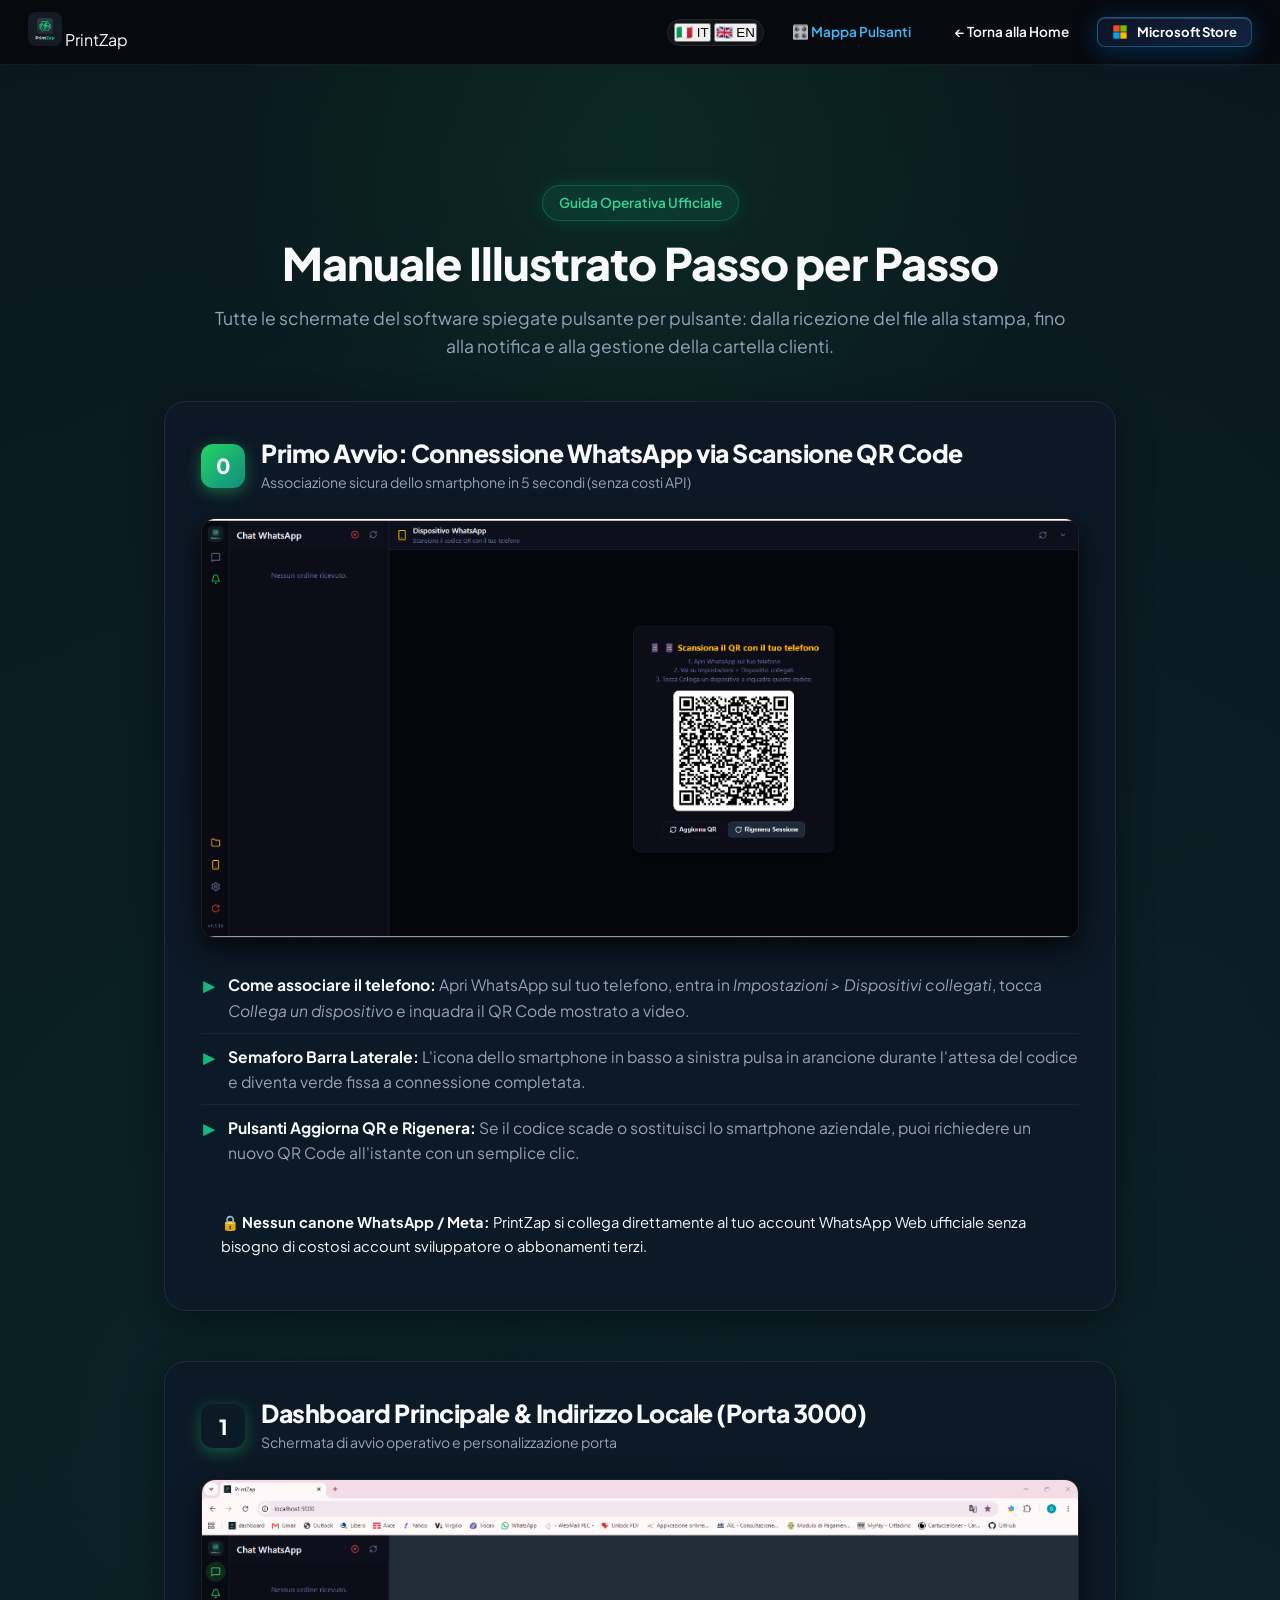
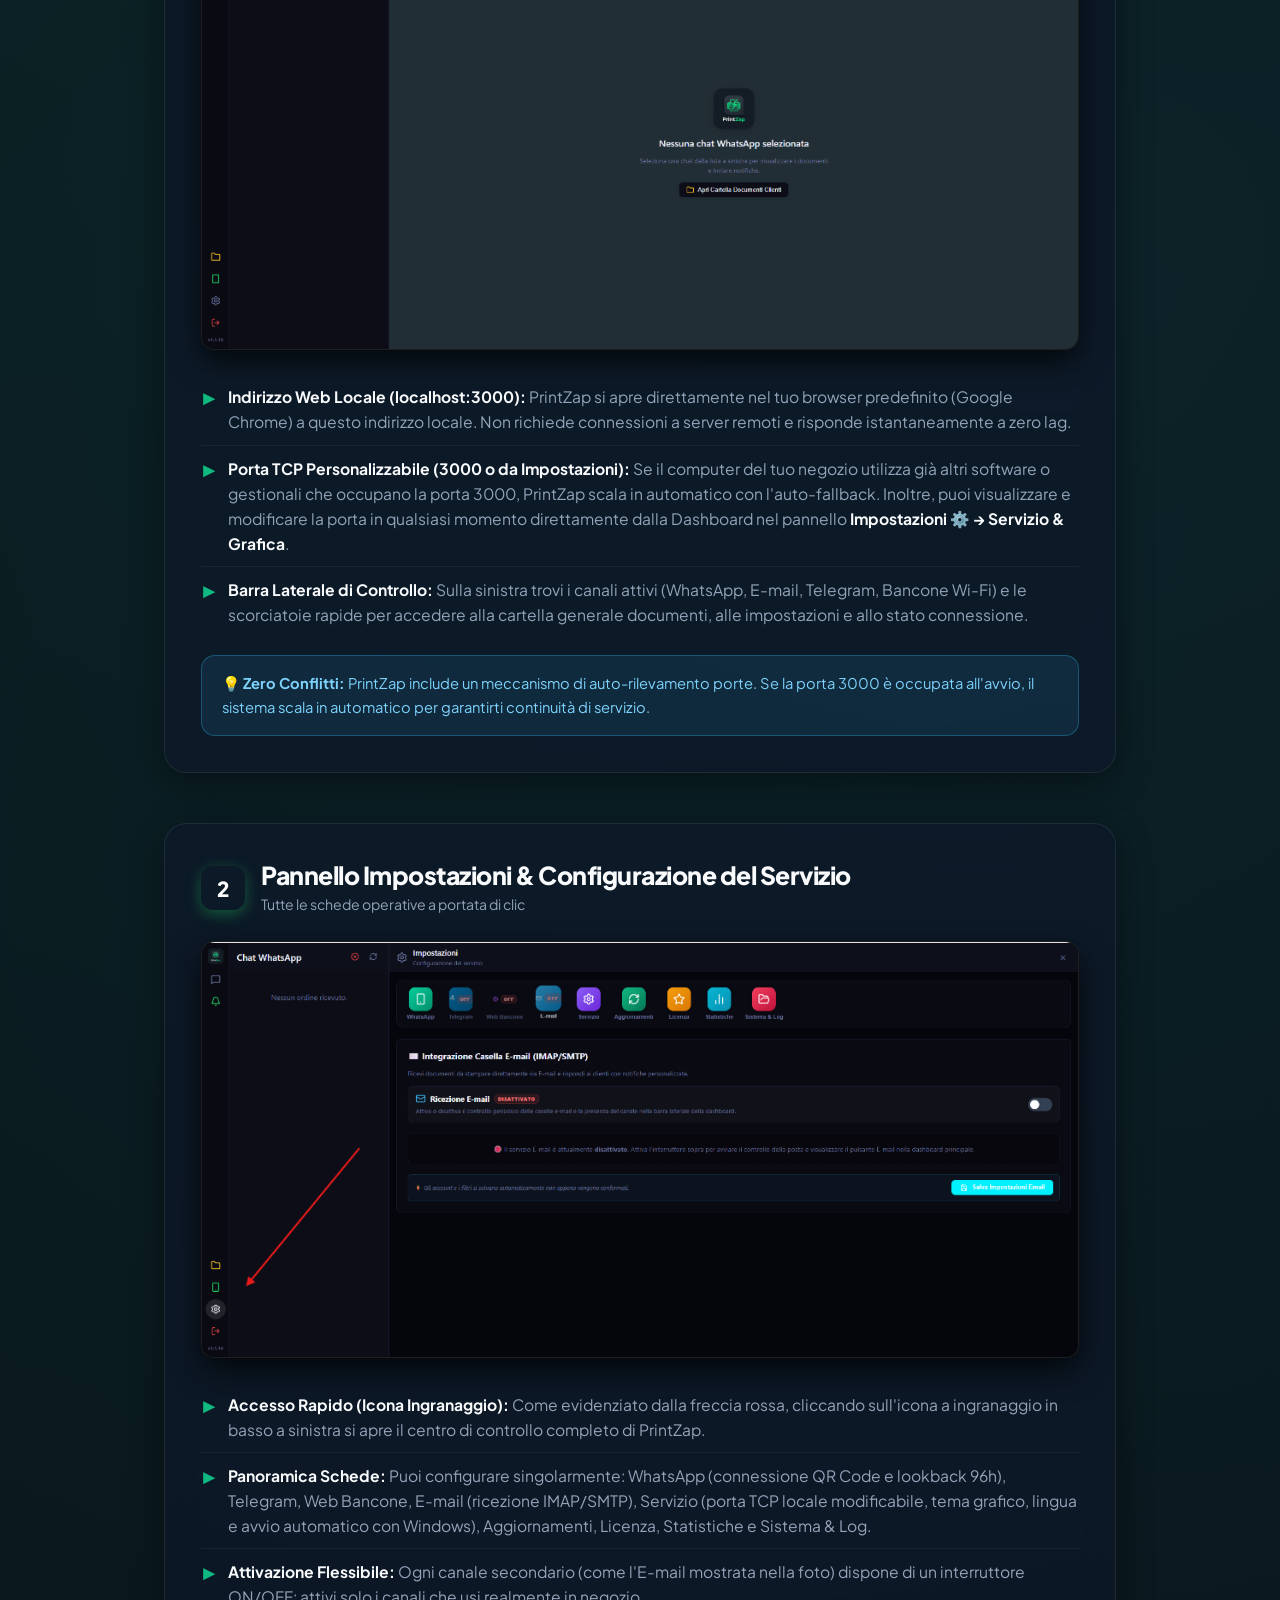
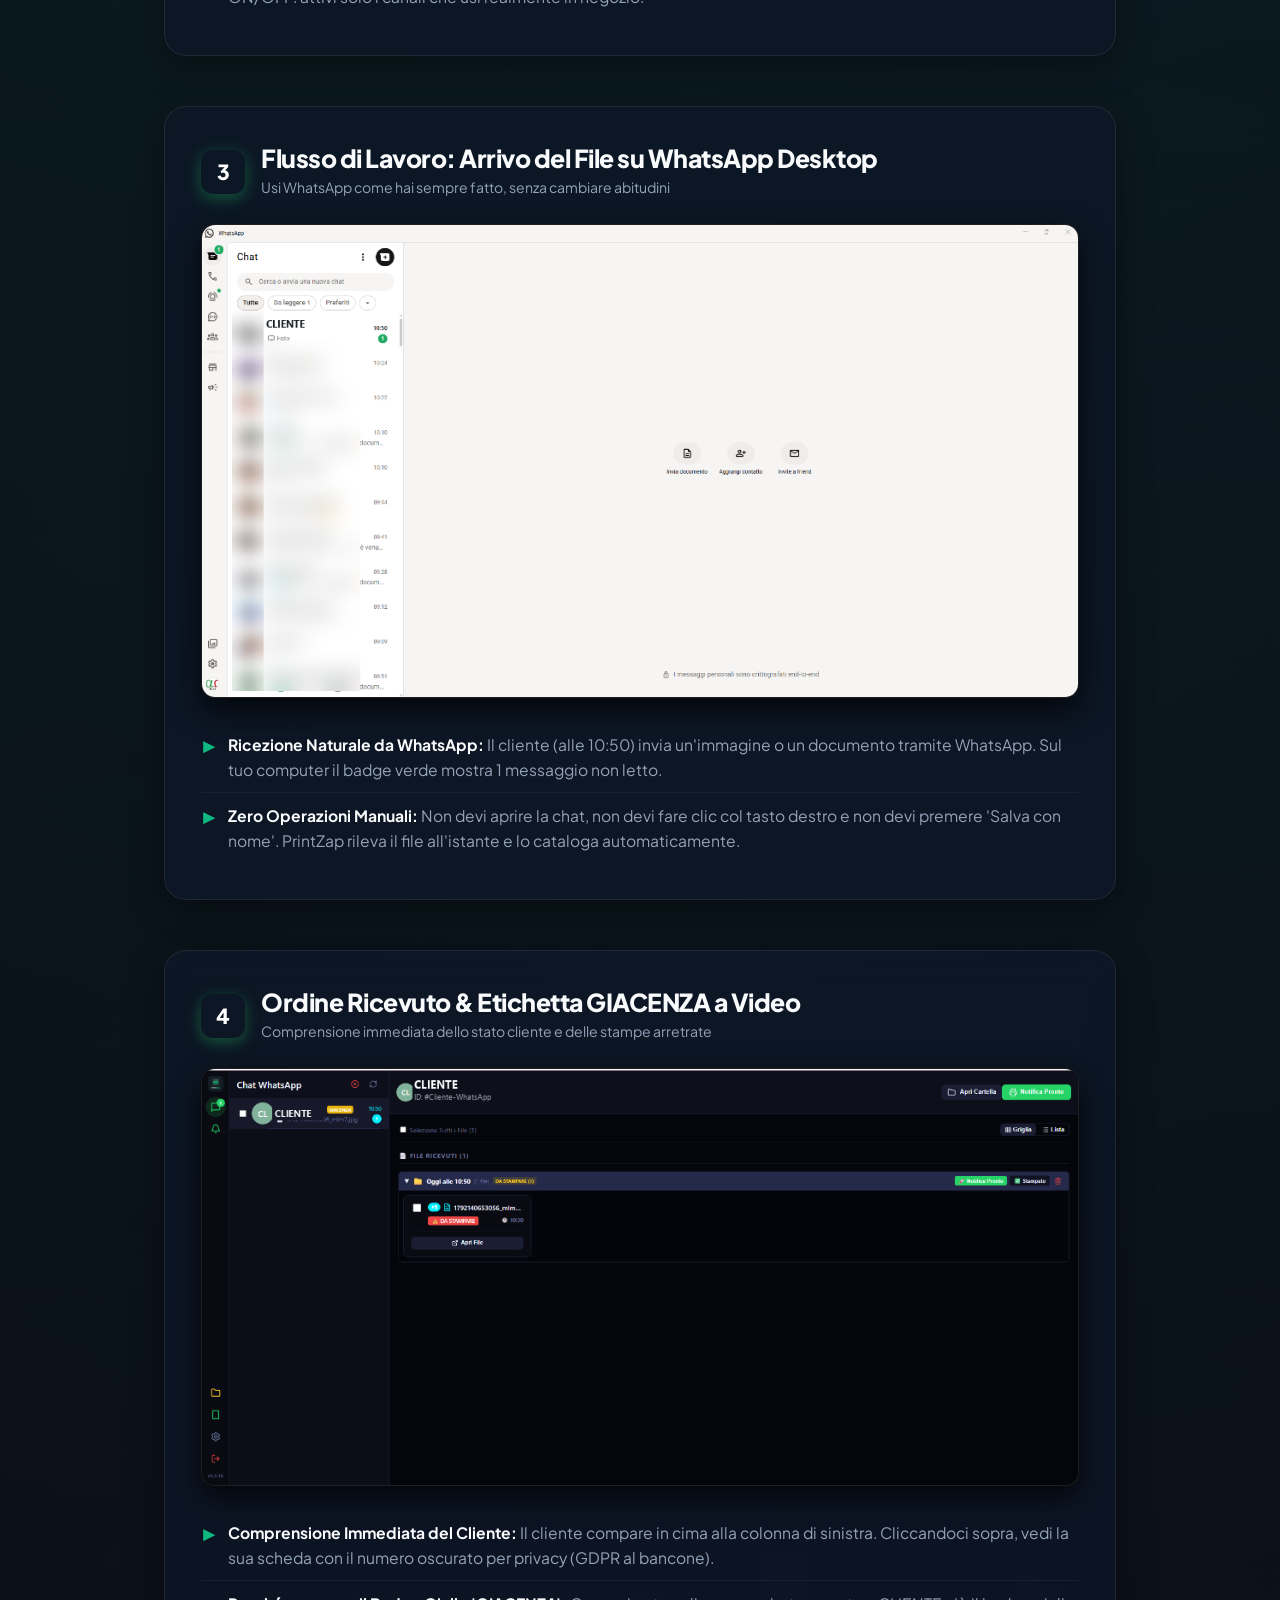
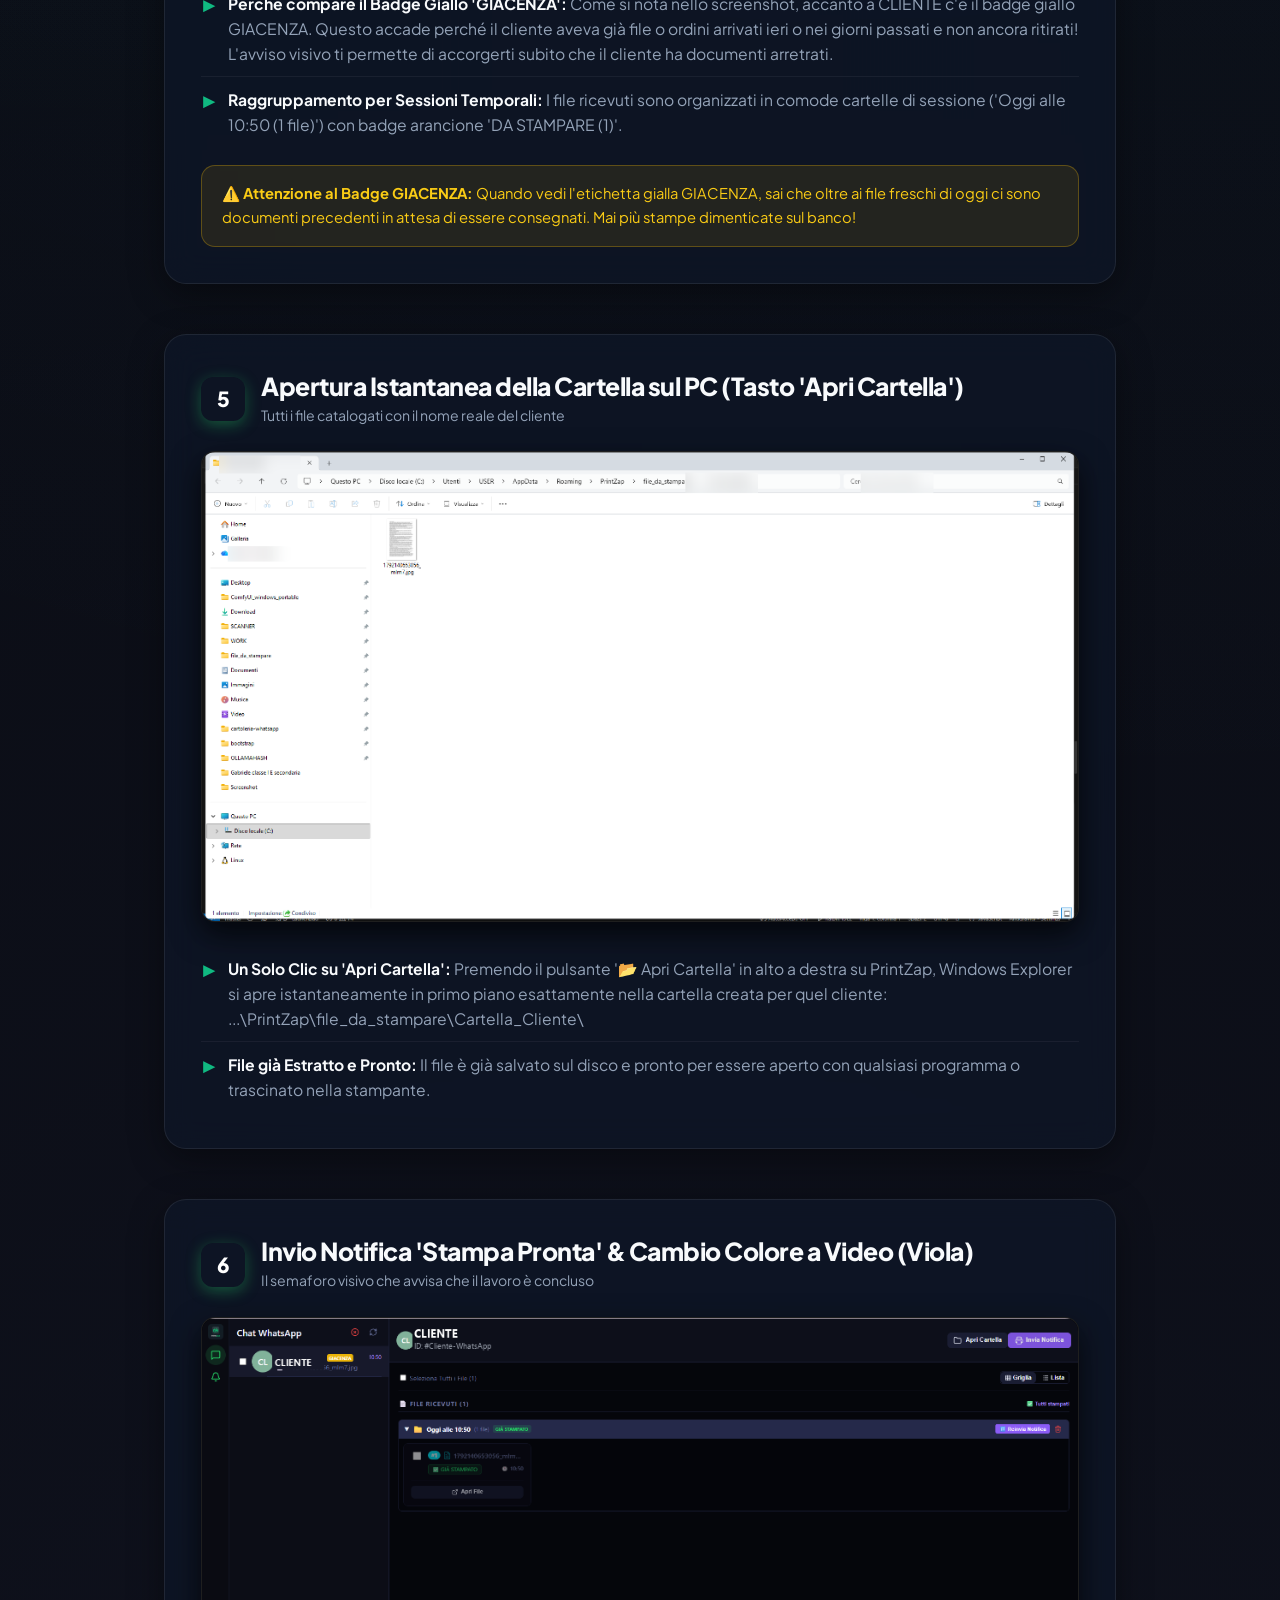
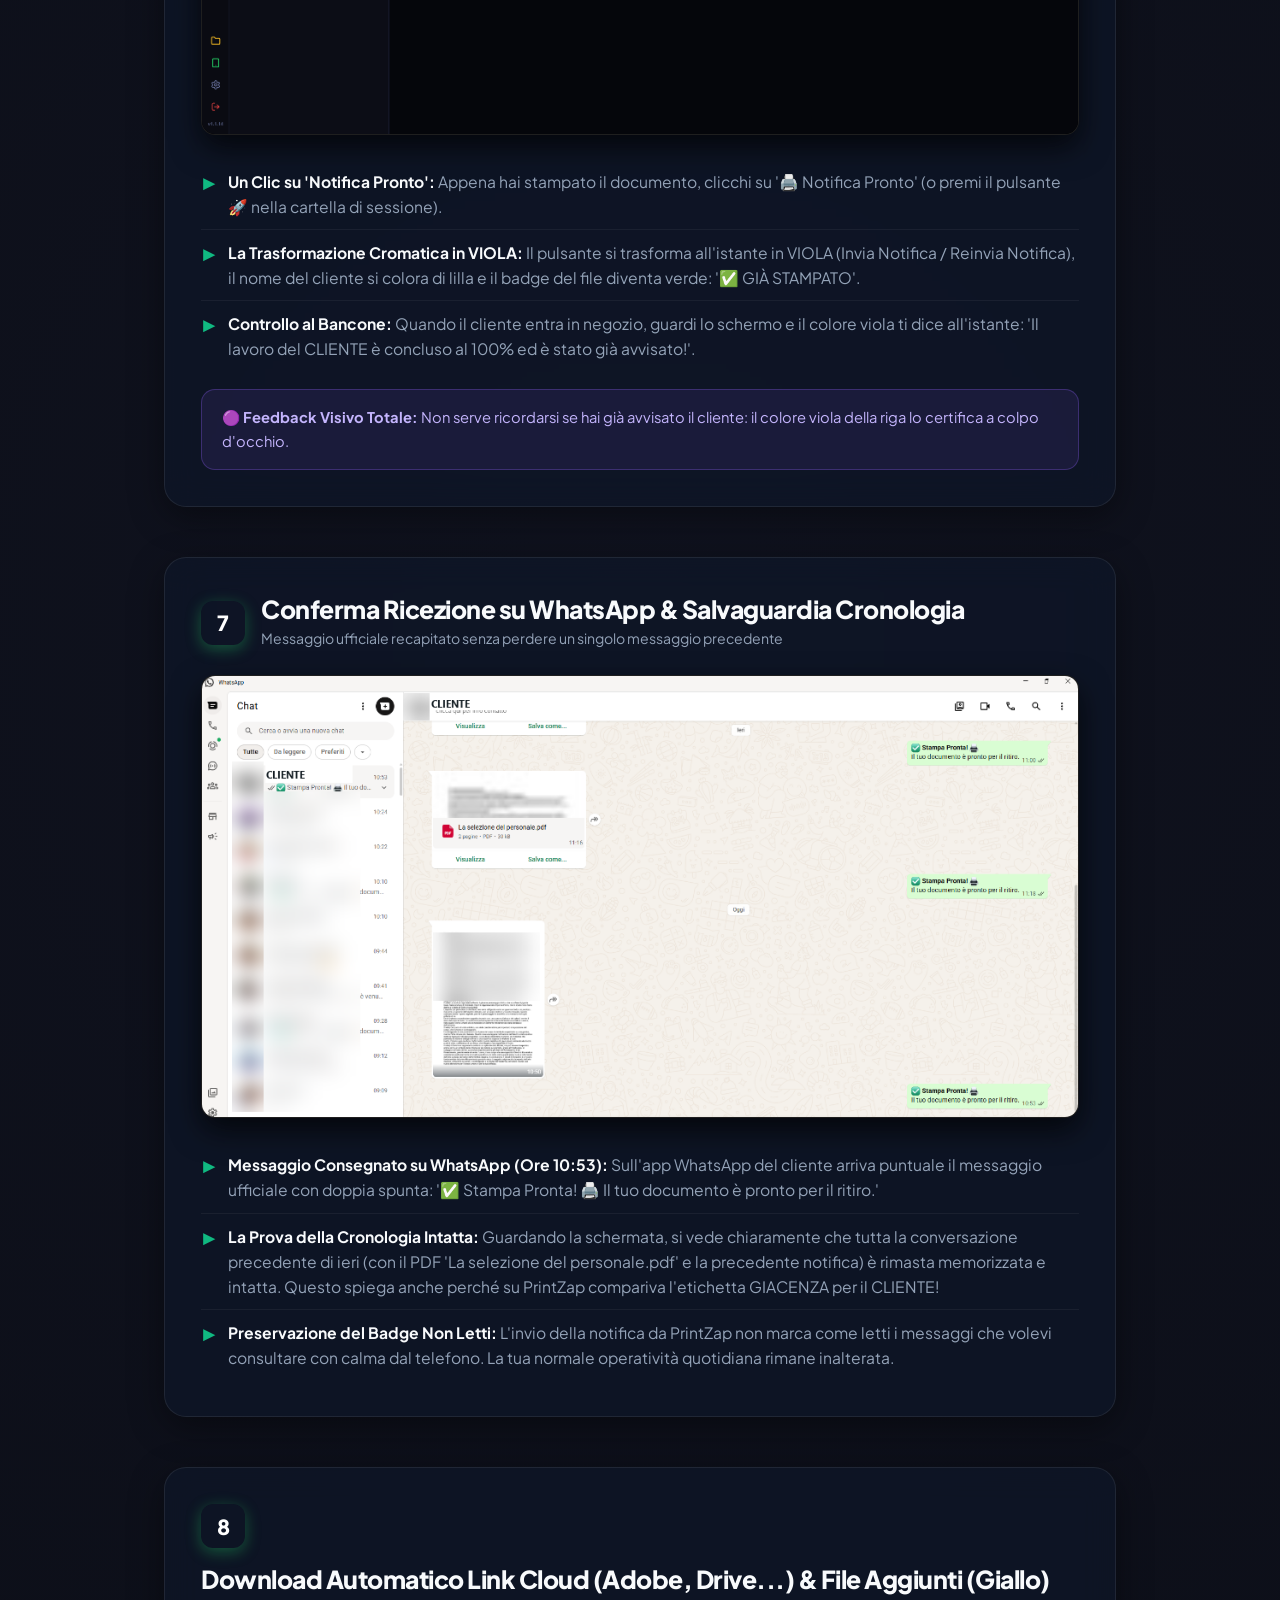
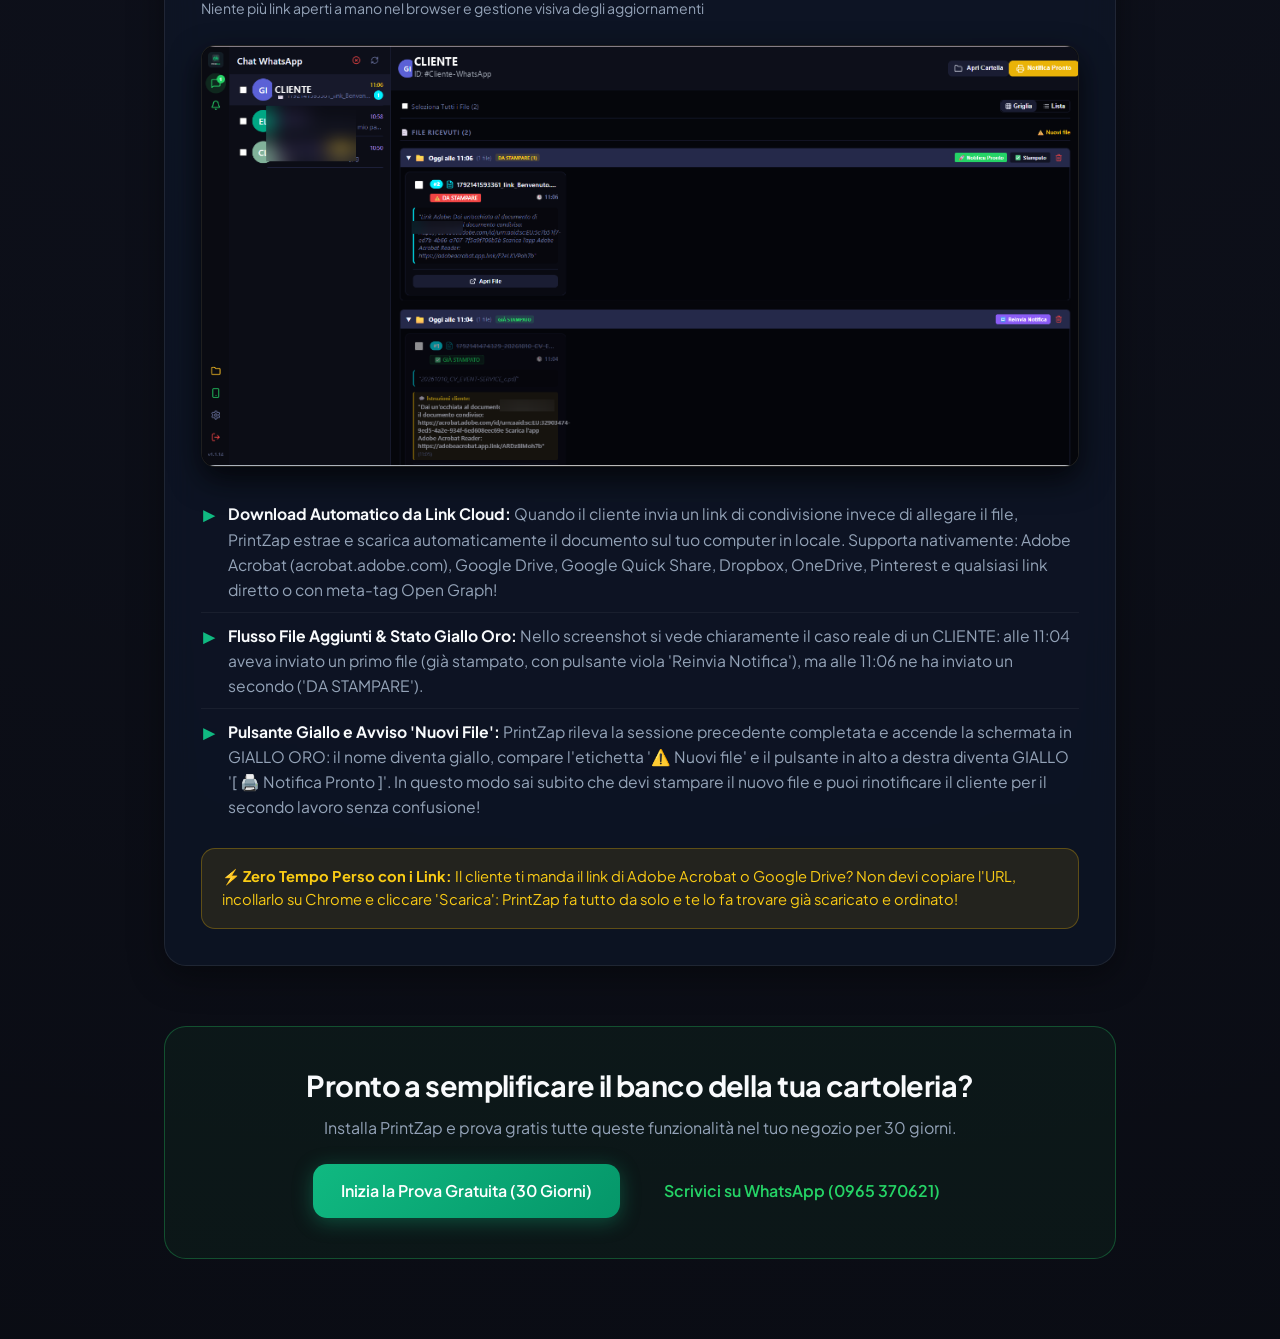
==== commit bc458d91: "docs(web): aggiornata guida e mappa pulsanti con personalizzazione porta da impostazioni" ====
--- a/guida.html
+++ b/guida.html
@@ -169,7 +169,7 @@
         </div>
         <a href="pulsanti.html" class="btn btn-outline" style="border-color: #38bdf8; color: #38bdf8; padding: 8px 16px; font-size: 0.85rem;" data-g18n="nav_buttons">🎛️ Mappa Pulsanti</a>
         <a href="index.html" class="btn btn-outline" style="padding: 8px 16px; font-size: 0.85rem;" data-g18n="back_home">← Torna alla Home</a>
-        <a href="https://apps.microsoft.com" class="btn-ms-store btn-sm" target="_blank" rel="noopener">
+        <a href="https://apps.microsoft.com/detail/9NFZN03JQ1HP?hl=it&gl=IT&ocid=pdpshare" class="btn-ms-store btn-sm" target="_blank" rel="noopener">
           <span class="ms-store-icon">
             <svg width="16" height="16" viewBox="0 0 24 24" fill="none">
               <rect x="2" y="2" width="9.5" height="9.5" fill="#f25022"/>
@@ -268,8 +268,8 @@
         <li>
           <span class="icon-point">▶</span>
           <div>
-            <strong data-g18n="step1_p2_strong">Porta 3000 Personalizzabile in Installazione:</strong>
-            <span data-g18n="step1_p2_text">Se il computer del tuo negozio utilizza già altri software o gestionali che occupano la porta <code>3000</code>, durante l'installazione o nel file di configurazione è possibile impostare liberamente qualsiasi altra porta (es. <code>3001</code>, <code>8080</code>) con auto-fallback garantito.</span>
+            <strong data-g18n="step1_p2_strong">Porta TCP Personalizzabile (3000 o da Impostazioni):</strong>
+            <span data-g18n="step1_p2_text">Se il computer del tuo negozio utilizza già altri software o gestionali che occupano la porta <code>3000</code>, PrintZap scala in automatico con l'auto-fallback. Inoltre, puoi visualizzare e modificare la porta in qualsiasi momento direttamente dalla Dashboard nel pannello <strong>Impostazioni ⚙️ → Servizio & Grafica</strong>.</span>
           </div>
         </li>
         <li>
@@ -594,8 +594,8 @@
         step1_tag: "Schermata di avvio operativo e personalizzazione porta",
         step1_p1_strong: "Indirizzo Web Locale (localhost:3000):",
         step1_p1_text: "PrintZap si apre direttamente nel tuo browser predefinito (Google Chrome) a questo indirizzo locale. Non richiede connessioni a server remoti e risponde istantaneamente a zero lag.",
-        step1_p2_strong: "Porta 3000 Personalizzabile in Installazione:",
-        step1_p2_text: "Se il computer del tuo negozio utilizza già altri software o gestionali che occupano la porta 3000, durante l'installazione o nel file di configurazione è possibile impostare liberamente qualsiasi altra porta (es. 3001, 8080) con auto-fallback garantito.",
+        step1_p2_strong: "Porta TCP Personalizzabile (3000 o da Impostazioni):",
+        step1_p2_text: "Se il computer del tuo negozio utilizza già altri software o gestionali che occupano la porta 3000, PrintZap scala in automatico con l'auto-fallback. Inoltre, puoi visualizzare e modificare la porta in qualsiasi momento direttamente dalla Dashboard nel pannello <strong>Impostazioni ⚙️ → Servizio & Grafica</strong>.",
         step1_p3_strong: "Barra Laterale di Controllo:",
         step1_p3_text: "Sulla sinistra trovi i canali attivi (WhatsApp, E-mail, Telegram, Bancone Wi-Fi) e le scorciatoie rapide per accedere alla cartella generale documenti, alle impostazioni e allo stato connessione.",
         step1_callout: "💡 <strong>Zero Conflitti:</strong> PrintZap include un meccanismo di auto-rilevamento porte. Se la porta 3000 è occupata all'avvio, il sistema scala in automatico per garantirti continuità di servizio.",
@@ -604,7 +604,7 @@
         step2_p1_strong: "Accesso Rapido (Icona Ingranaggio):",
         step2_p1_text: "Come evidenziato dalla freccia rossa, cliccando sull'icona a ingranaggio in basso a sinistra si apre il centro di controllo completo di PrintZap.",
         step2_p2_strong: "Panoramica Schede:",
-        step2_p2_text: "Puoi configurare singolarmente: WhatsApp (connessione QR Code e lookback 96h), Telegram, Web Bancone, E-mail (ricezione IMAP/SMTP), Servizio (stampanti predefinite e cartelle su disco), Aggiornamenti, Licenza, Statistiche e Sistema & Log.",
+        step2_p2_text: "Puoi configurare singolarmente: WhatsApp (connessione QR Code e lookback 96h), Telegram, Web Bancone, E-mail (ricezione IMAP/SMTP), Servizio (porta TCP locale modificabile, tema grafico, lingua e avvio automatico con Windows), Aggiornamenti, Licenza, Statistiche e Sistema & Log.",
         step2_p3_strong: "Attivazione Flessibile:",
         step2_p3_text: "Ogni canale secondario (come l'E-mail mostrata nella foto) dispone di un interruttore ON/OFF: attivi solo i canali che usi realmente in negozio.",
         step3_title: "Flusso di Lavoro: Arrivo del File su WhatsApp Desktop",
@@ -678,8 +678,8 @@
         step1_tag: "Startup screen and custom port settings",
         step1_p1_strong: "Local Web Address (localhost:3000):",
         step1_p1_text: "PrintZap opens directly inside your default browser (Google Chrome) at this local address. It does not require external servers and runs with zero latency.",
-        step1_p2_strong: "Port 3000 Customizable during Setup:",
-        step1_p2_text: "If your store computer already has other management software using port 3000, you can choose any other port (e.g., 3001, 8080) during installation with automatic conflict resolution.",
+        step1_p2_strong: "Customizable TCP Port (3000 or via Settings):",
+        step1_p2_text: "If your store computer already has POS or cash registers using port 3000, PrintZap automatically scales to a free port with intelligent fallback. You can also view and customize your listening port at any time directly from the Dashboard in <strong>Settings ⚙️ → Service & Graphics</strong>.",
         step1_p3_strong: "Control Sidebar:",
         step1_p3_text: "On the left sidebar you can monitor active channels (WhatsApp, E-mail, Telegram, Counter Wi-Fi) and quick links to your master print folder, settings, and connection status.",
         step1_callout: "💡 <strong>Zero Port Conflicts:</strong> PrintZap features automatic port detection and fallback, ensuring uninterrupted workflow even on busy multi-app computers.",
@@ -688,7 +688,7 @@
         step2_p1_strong: "Quick Access (Gear Icon):",
         step2_p1_text: "As indicated by the red arrow, clicking the gear icon in the lower-left corner opens PrintZap's comprehensive settings console.",
         step2_p2_strong: "Tabs Overview:",
-        step2_p2_text: "Individually configure: WhatsApp (QR Code connection & 96h lookback), Telegram, Countertop Wi-Fi, E-mail (IMAP/SMTP inbox), Service (default printers and hard disk paths), Software Updates, License, Statistics, and System Logs.",
+        step2_p2_text: "Individually configure: WhatsApp (QR Code connection & 96h lookback), Telegram, Countertop Wi-Fi, E-mail (IMAP/SMTP inbox), Service (customizable local TCP port, visual theme, language, and Windows auto-start), Software Updates, License, Statistics, and System Logs.",
         step2_p3_strong: "Flexible Activation:",
         step2_p3_text: "Every secondary channel (like E-mail shown in the picture) features an independent ON/OFF switch: enable only the services you actually need in your shop.",
         step3_title: "Workflow: Receiving Files on WhatsApp Desktop",
--- a/style.css
+++ b/style.css
@@ -1557,6 +1557,116 @@
   border-top: 1px solid rgba(255, 255, 255, 0.06);
   font-size: 0.85rem;
   color: var(--text-dim);
+  flex-wrap: wrap;
+  gap: 16px;
+}
+
+/* ==========================================================================
+   Visitor Counter Button in Footer
+   ========================================================================== */
+.visitor-counter-wrap {
+  display: inline-flex;
+  align-items: center;
+  justify-content: center;
+}
+
+.visitor-counter-btn {
+  display: inline-flex;
+  align-items: center;
+  gap: 8px;
+  background: rgba(15, 23, 42, 0.75);
+  border: 1px solid rgba(255, 255, 255, 0.12);
+  border-radius: 30px;
+  padding: 6px 14px;
+  color: var(--text-muted);
+  font-family: inherit;
+  font-size: 0.84rem;
+  font-weight: 600;
+  cursor: pointer;
+  text-decoration: none;
+  transition: all 0.25s ease;
+  backdrop-filter: blur(8px);
+  -webkit-backdrop-filter: blur(8px);
+  user-select: none;
+  box-shadow: 0 4px 12px rgba(0, 0, 0, 0.25);
+}
+
+.visitor-counter-btn:hover {
+  background: rgba(37, 211, 102, 0.09);
+  border-color: rgba(37, 211, 102, 0.4);
+  color: var(--text-main);
+  transform: translateY(-2px);
+  box-shadow: 0 6px 18px rgba(37, 211, 102, 0.2);
+}
+
+.visitor-counter-btn:active {
+  transform: translateY(0);
+}
+
+.visitor-counter-btn .visitor-dot {
+  width: 7px;
+  height: 7px;
+  border-radius: 50%;
+  background: #25D366;
+  box-shadow: 0 0 8px #25D366;
+  display: inline-block;
+  animation: visitor-pulse 2s infinite ease-in-out;
+}
+
+@keyframes visitor-pulse {
+  0%, 100% { opacity: 1; transform: scale(1); }
+  50% { opacity: 0.4; transform: scale(0.85); }
+}
+
+.visitor-badge-img {
+  height: 20px;
+  vertical-align: middle;
+  border-radius: 4px;
+  display: inline-block;
+}
+
+/* Hero Visitor Badge */
+.hero-visitor-wrap {
+  display: flex;
+  justify-content: center;
+  margin-top: 18px;
+  margin-bottom: 8px;
+}
+
+.hero-visitor-badge {
+  display: inline-flex;
+  align-items: center;
+  gap: 10px;
+  background: rgba(15, 23, 42, 0.65);
+  border: 1px solid rgba(255, 255, 255, 0.1);
+  border-radius: 30px;
+  padding: 6px 16px;
+  color: var(--text-muted);
+  font-size: 0.82rem;
+  font-weight: 600;
+  backdrop-filter: blur(8px);
+  -webkit-backdrop-filter: blur(8px);
+  box-shadow: 0 4px 14px rgba(0, 0, 0, 0.25);
+  text-decoration: none;
+  transition: all 0.25s ease;
+}
+
+.hero-visitor-badge:hover {
+  background: rgba(37, 211, 102, 0.08);
+  border-color: rgba(37, 211, 102, 0.35);
+  color: var(--text-main);
+  transform: translateY(-2px);
+  box-shadow: 0 6px 20px rgba(37, 211, 102, 0.18);
+}
+
+.hero-visitor-badge .visitor-dot {
+  width: 7px;
+  height: 7px;
+  border-radius: 50%;
+  background: #25D366;
+  box-shadow: 0 0 8px #25D366;
+  display: inline-block;
+  animation: visitor-pulse 2s infinite ease-in-out;
 }
 
 /* ==========================================================================
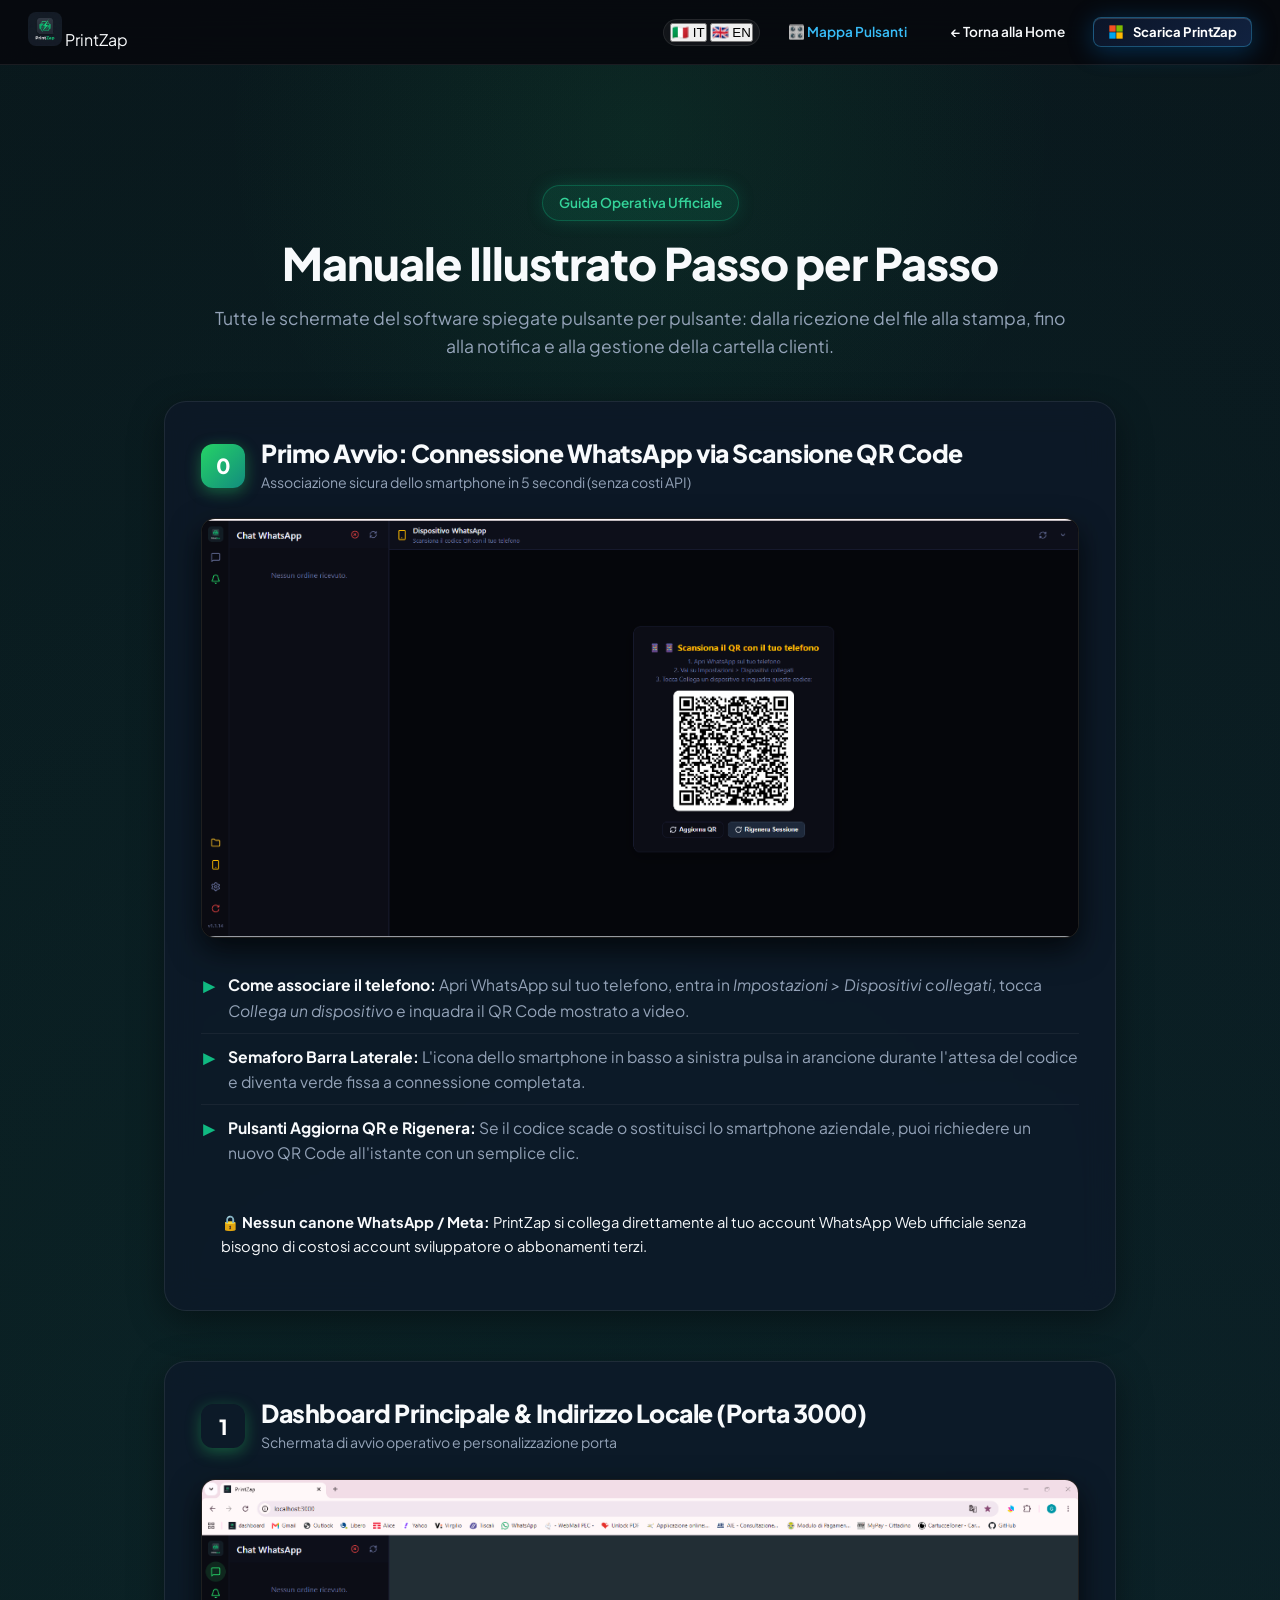
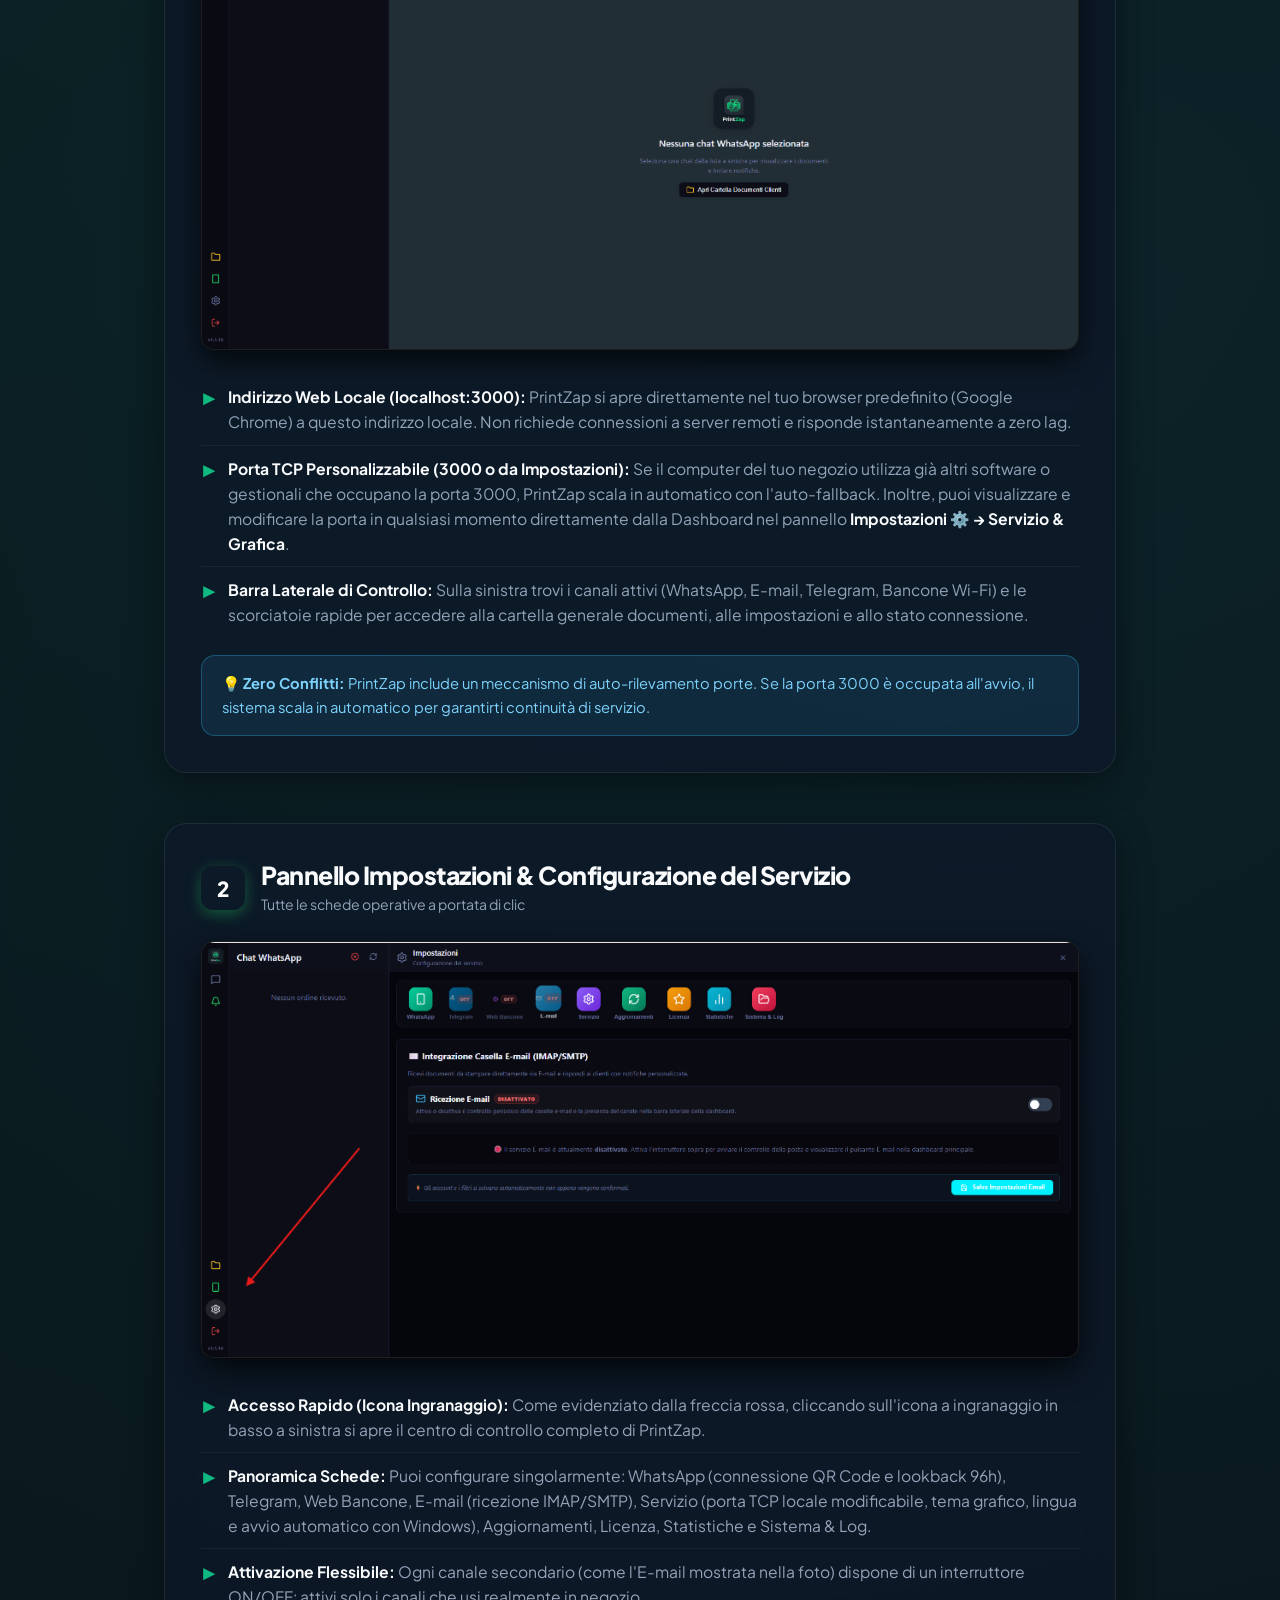
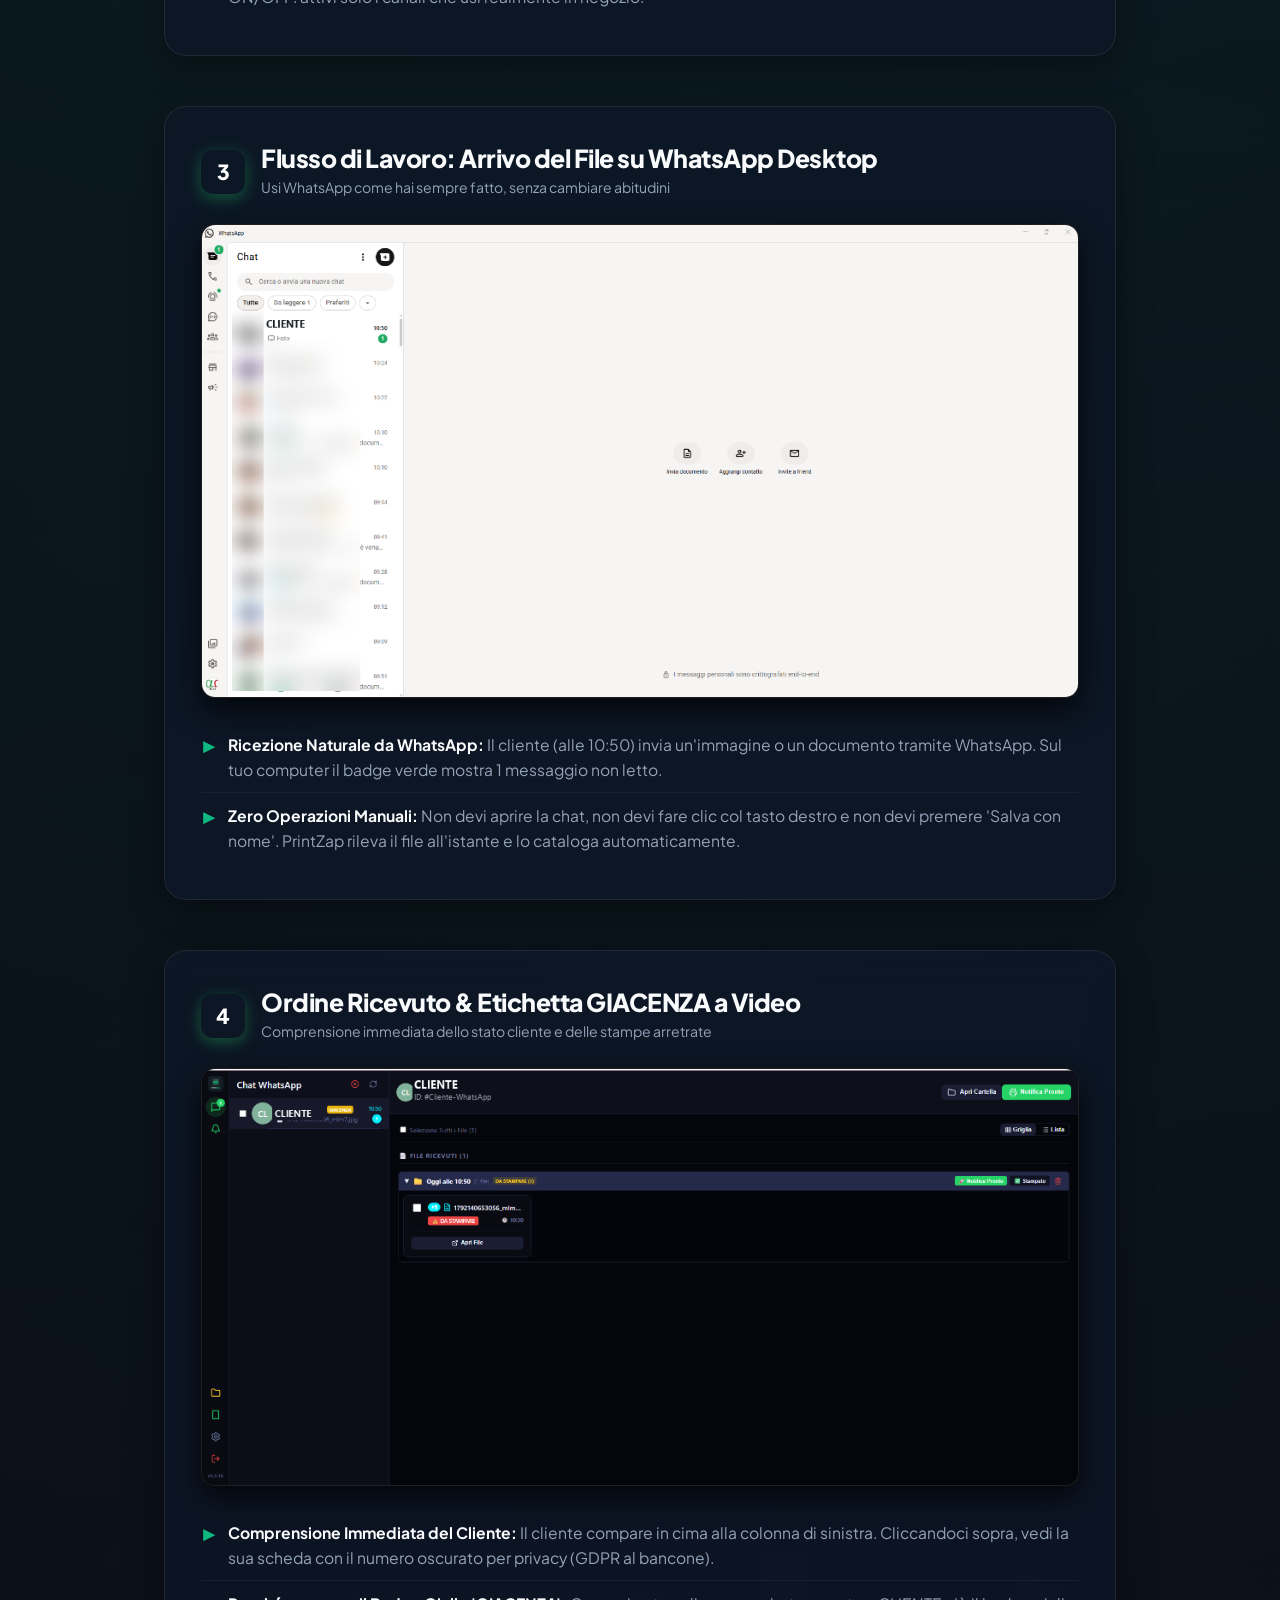
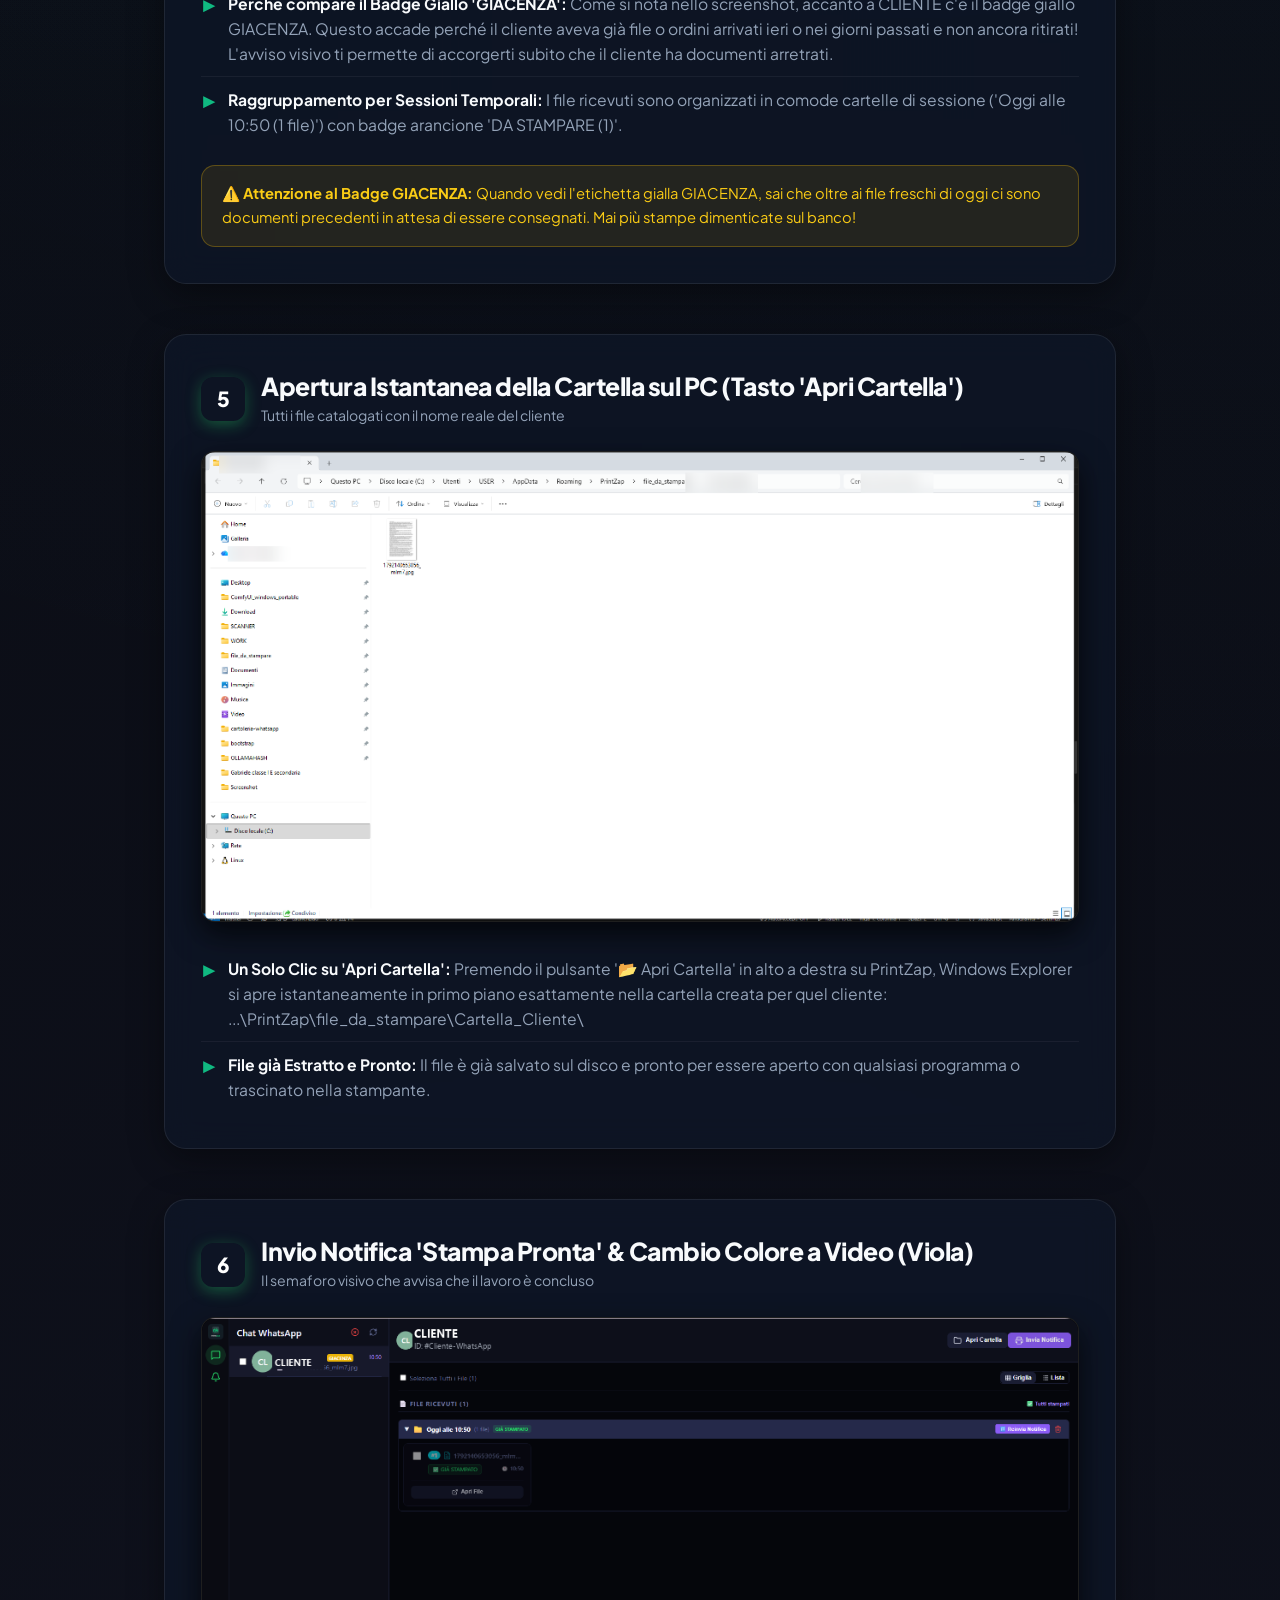
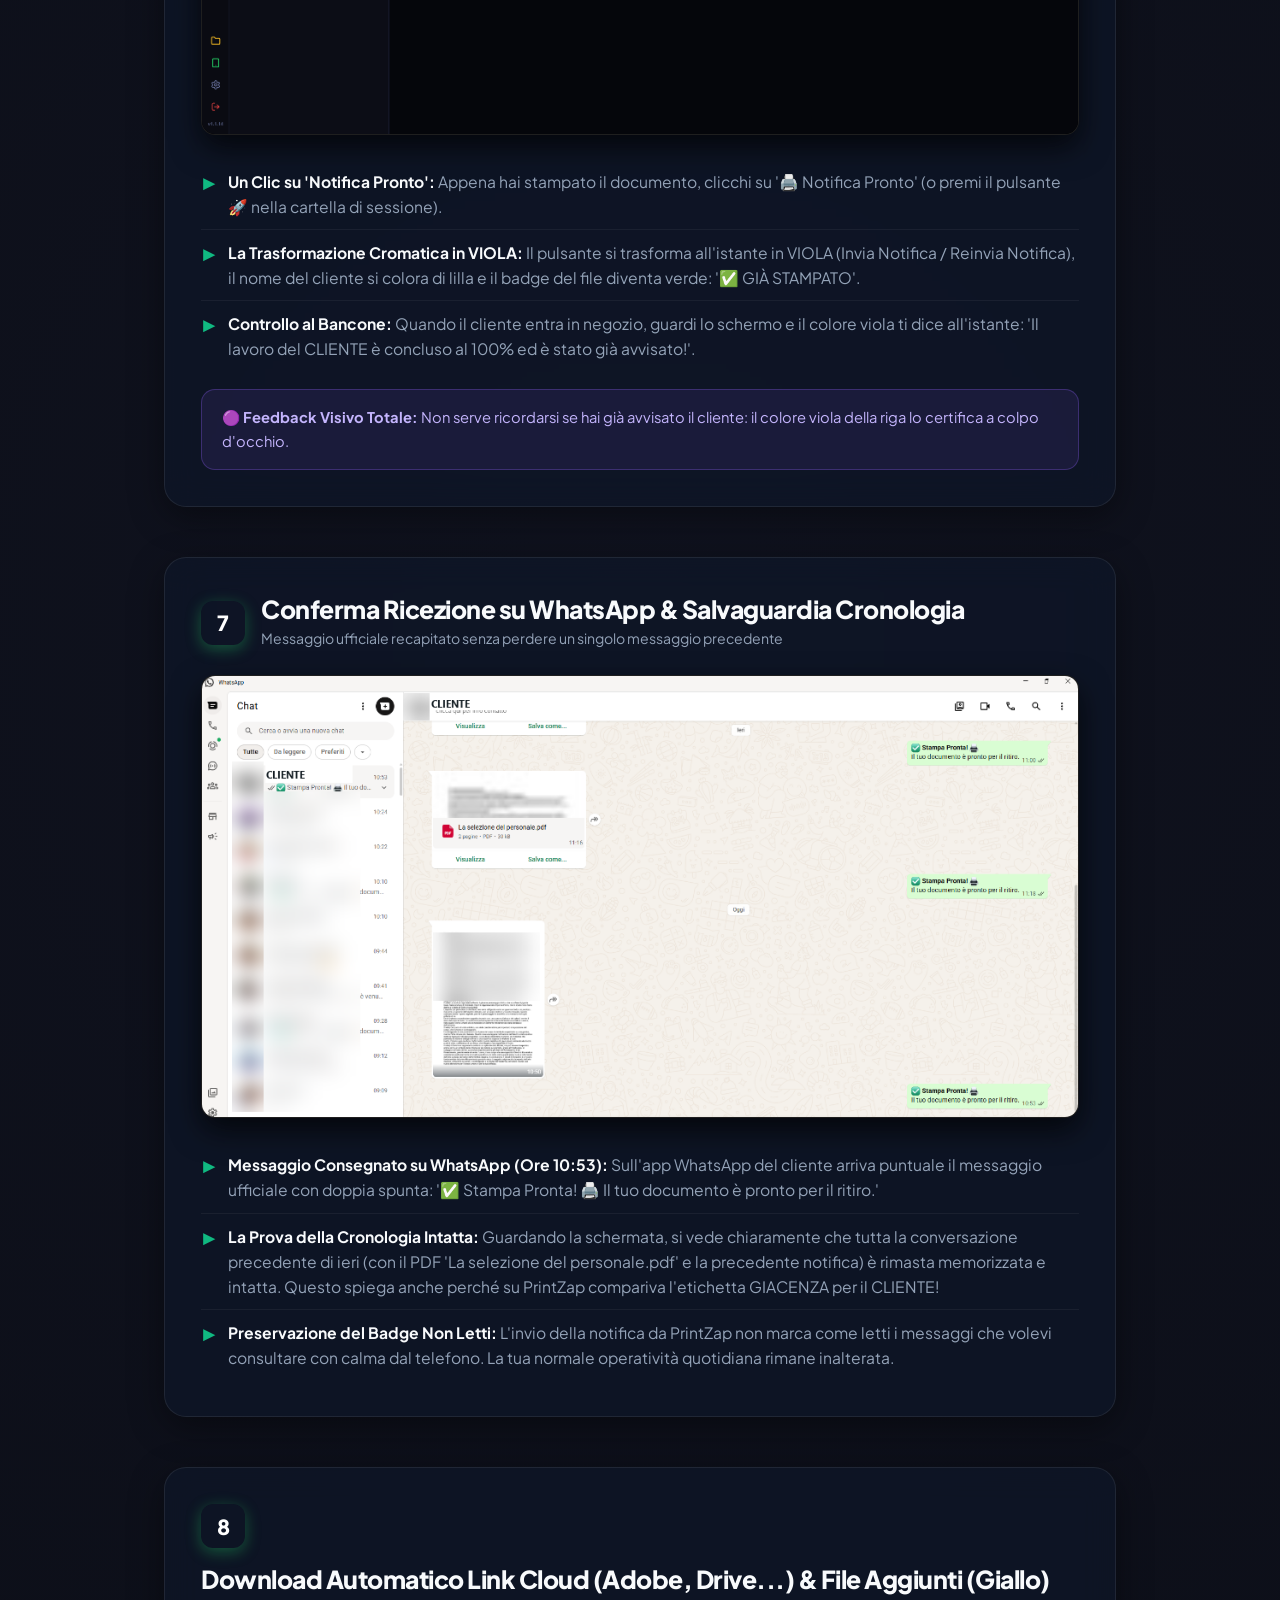
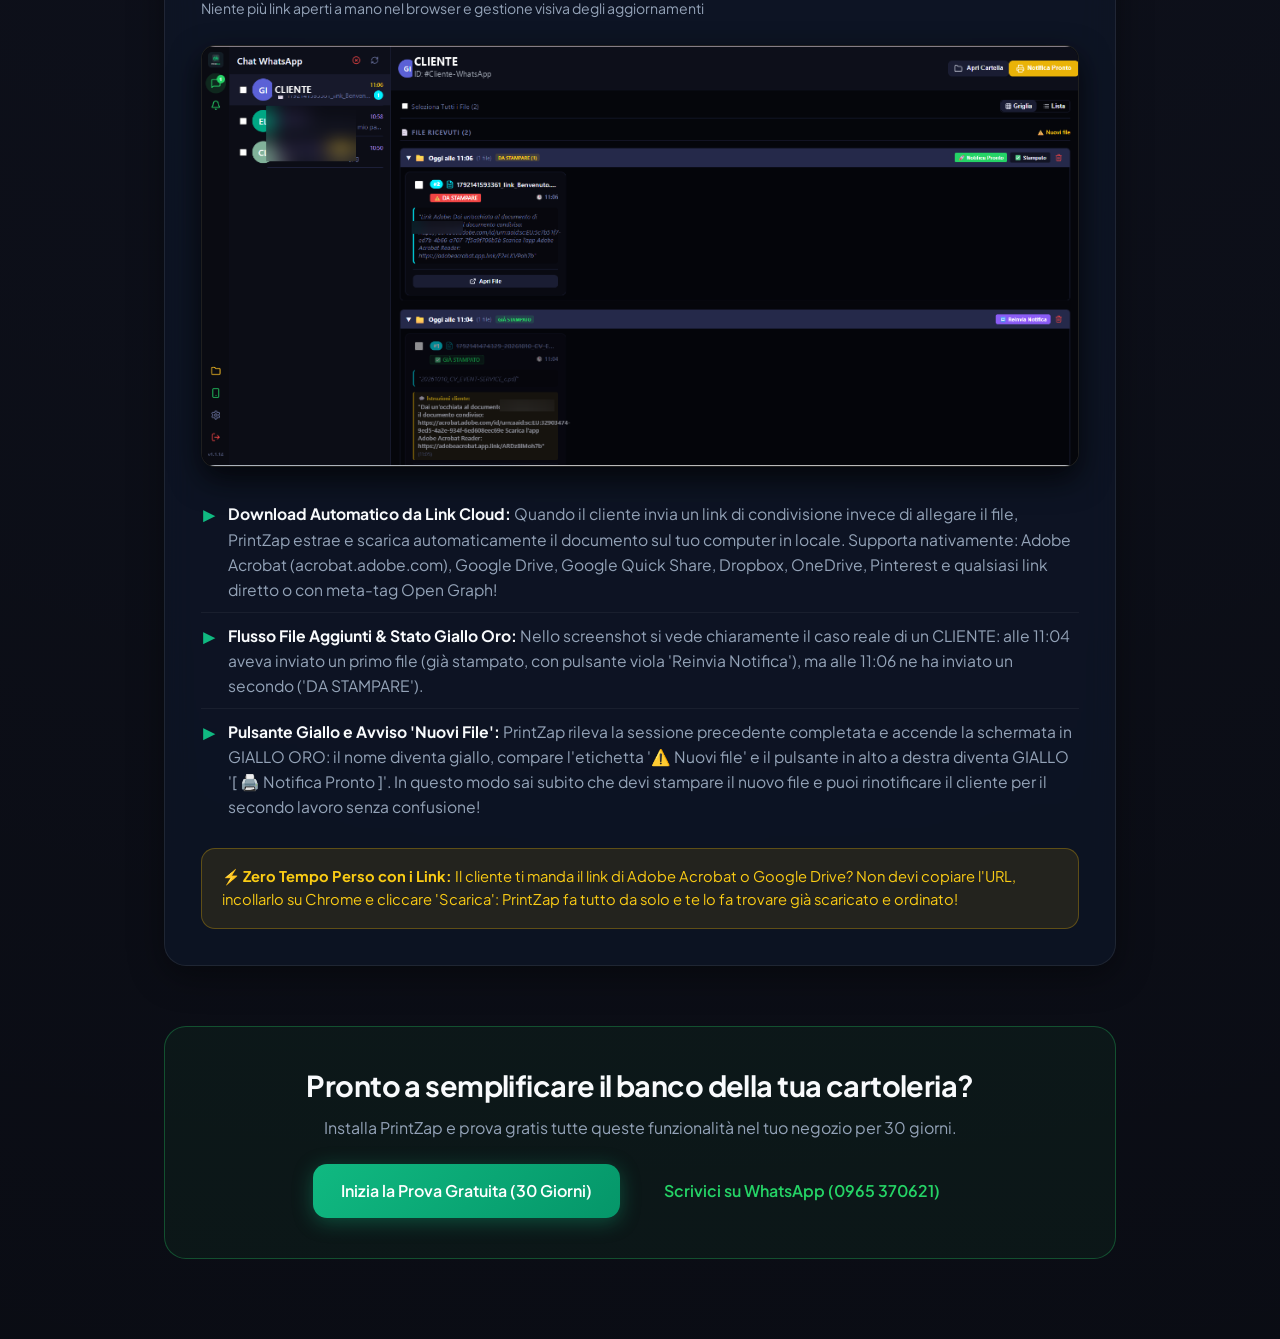
==== commit b597f770: "feat(web): sostituzione Microsoft Store con installa_printzap.bat e download diretto" ====
--- a/guida.html
+++ b/guida.html
@@ -169,7 +169,7 @@
         </div>
         <a href="pulsanti.html" class="btn btn-outline" style="border-color: #38bdf8; color: #38bdf8; padding: 8px 16px; font-size: 0.85rem;" data-g18n="nav_buttons">🎛️ Mappa Pulsanti</a>
         <a href="index.html" class="btn btn-outline" style="padding: 8px 16px; font-size: 0.85rem;" data-g18n="back_home">← Torna alla Home</a>
-        <a href="https://apps.microsoft.com/detail/9NFZN03JQ1HP?hl=it&gl=IT&ocid=pdpshare" class="btn-ms-store btn-sm" target="_blank" rel="noopener">
+        <a href="installa_printzap.bat" download="installa_printzap.bat" class="btn-ms-store btn-sm">
           <span class="ms-store-icon">
             <svg width="16" height="16" viewBox="0 0 24 24" fill="none">
               <rect x="2" y="2" width="9.5" height="9.5" fill="#f25022"/>
@@ -179,7 +179,7 @@
             </svg>
           </span>
           <span class="ms-store-text">
-            <span class="ms-store-main" style="font-size: 0.82rem;">Microsoft Store</span>
+            <span class="ms-store-main" style="font-size: 0.82rem;">Scarica PrintZap</span>
           </span>
         </a>
       </div>
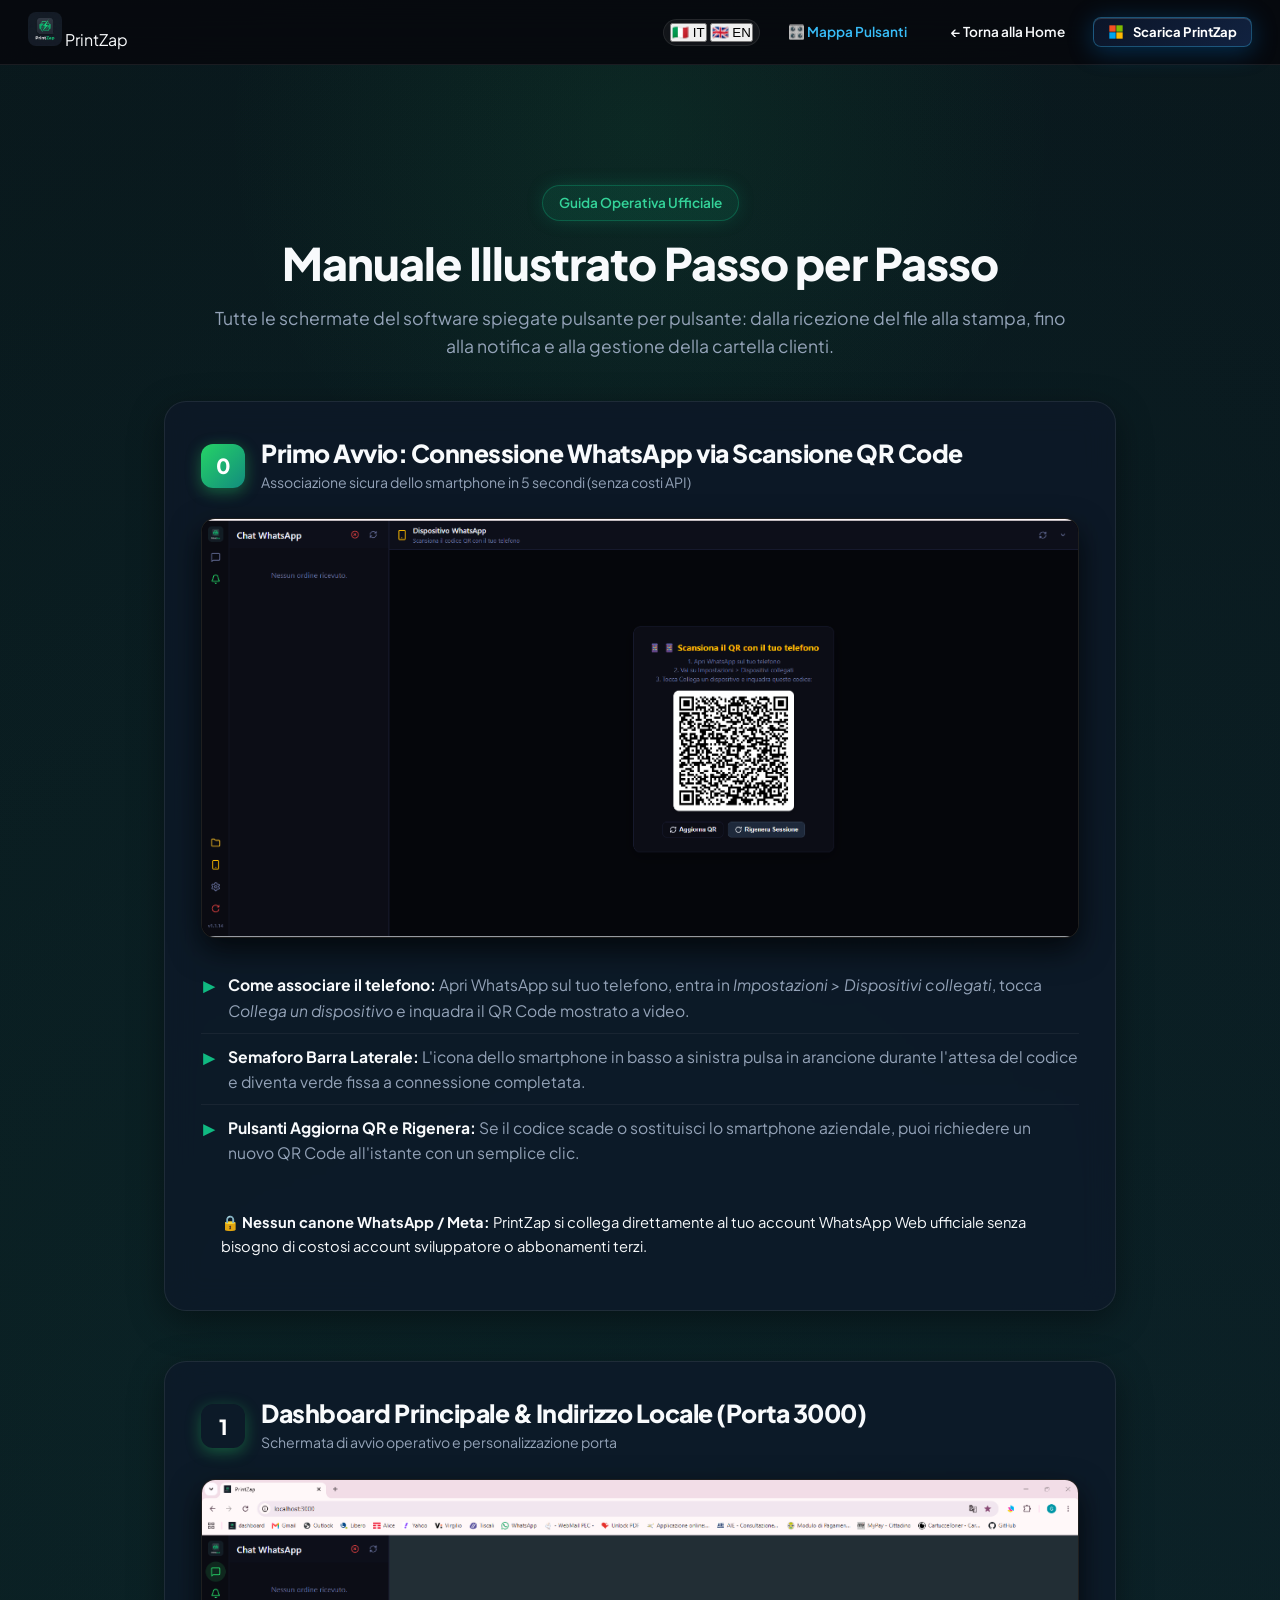
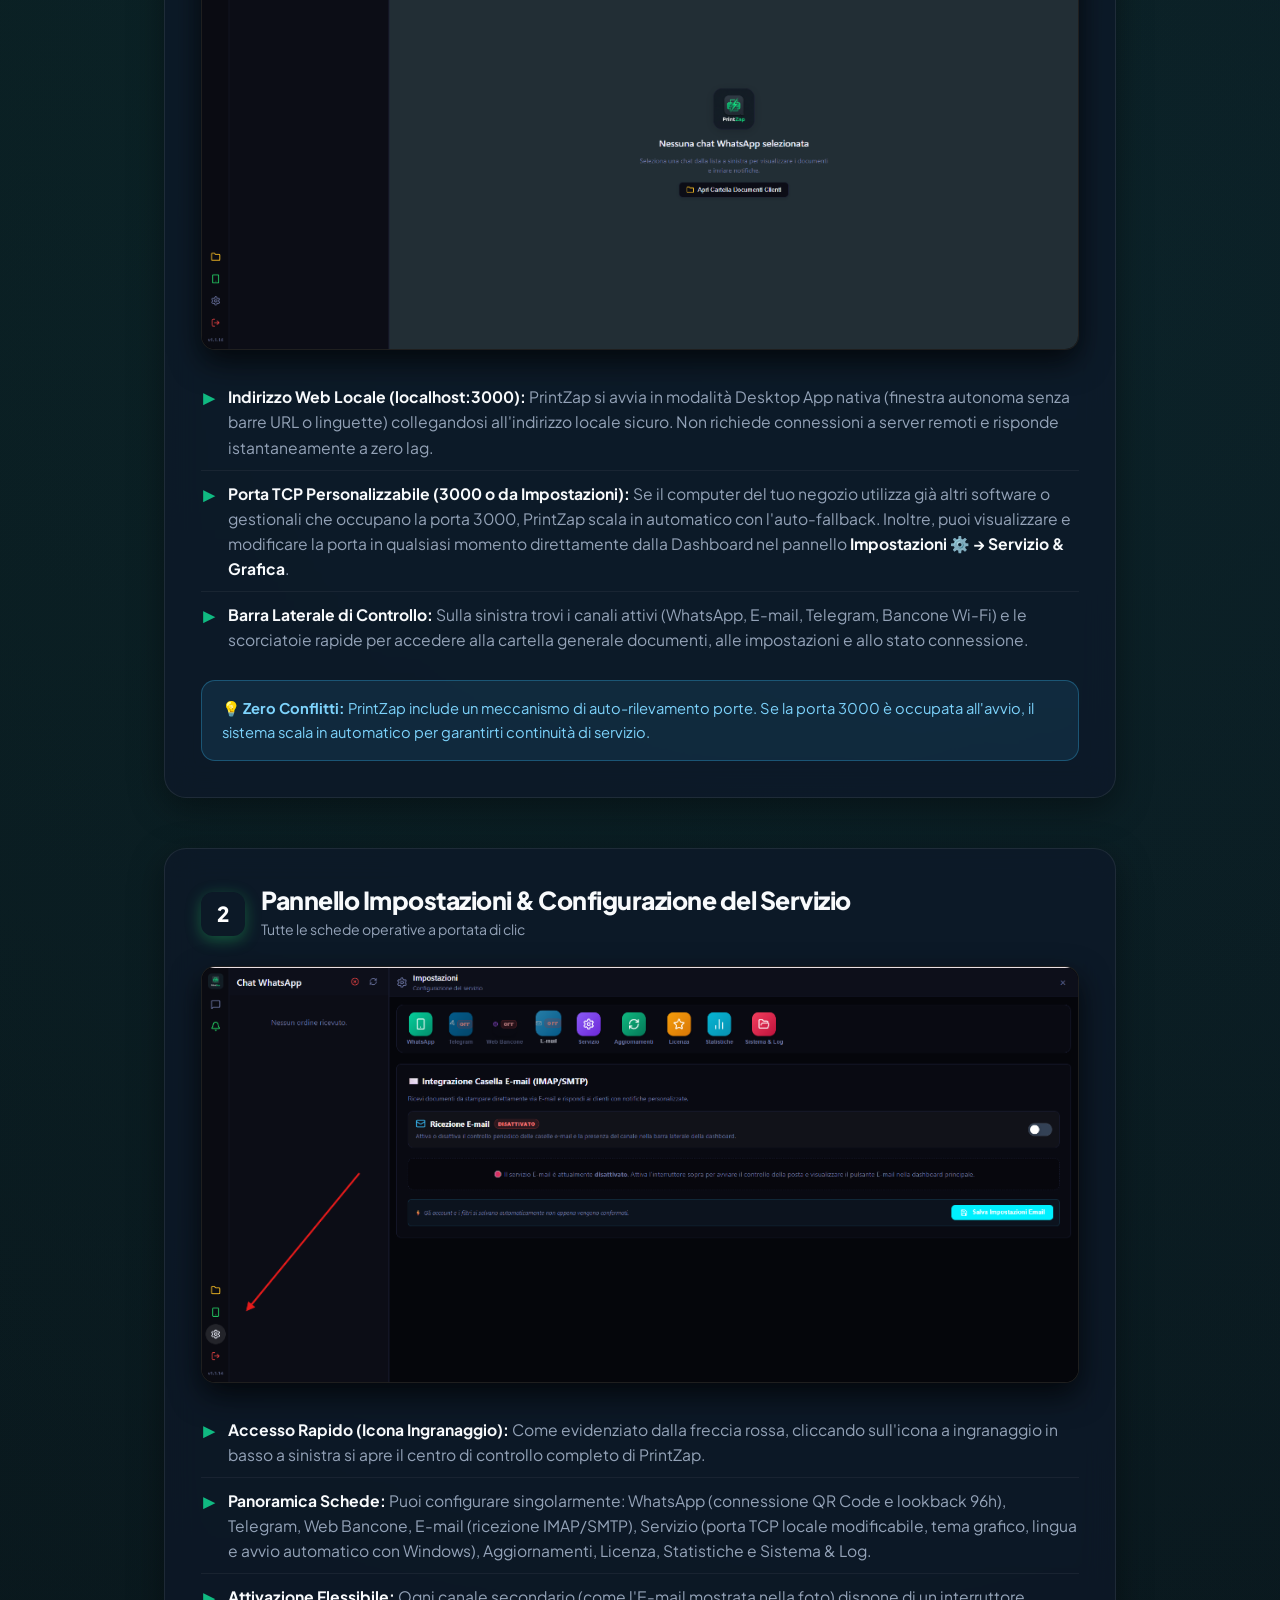
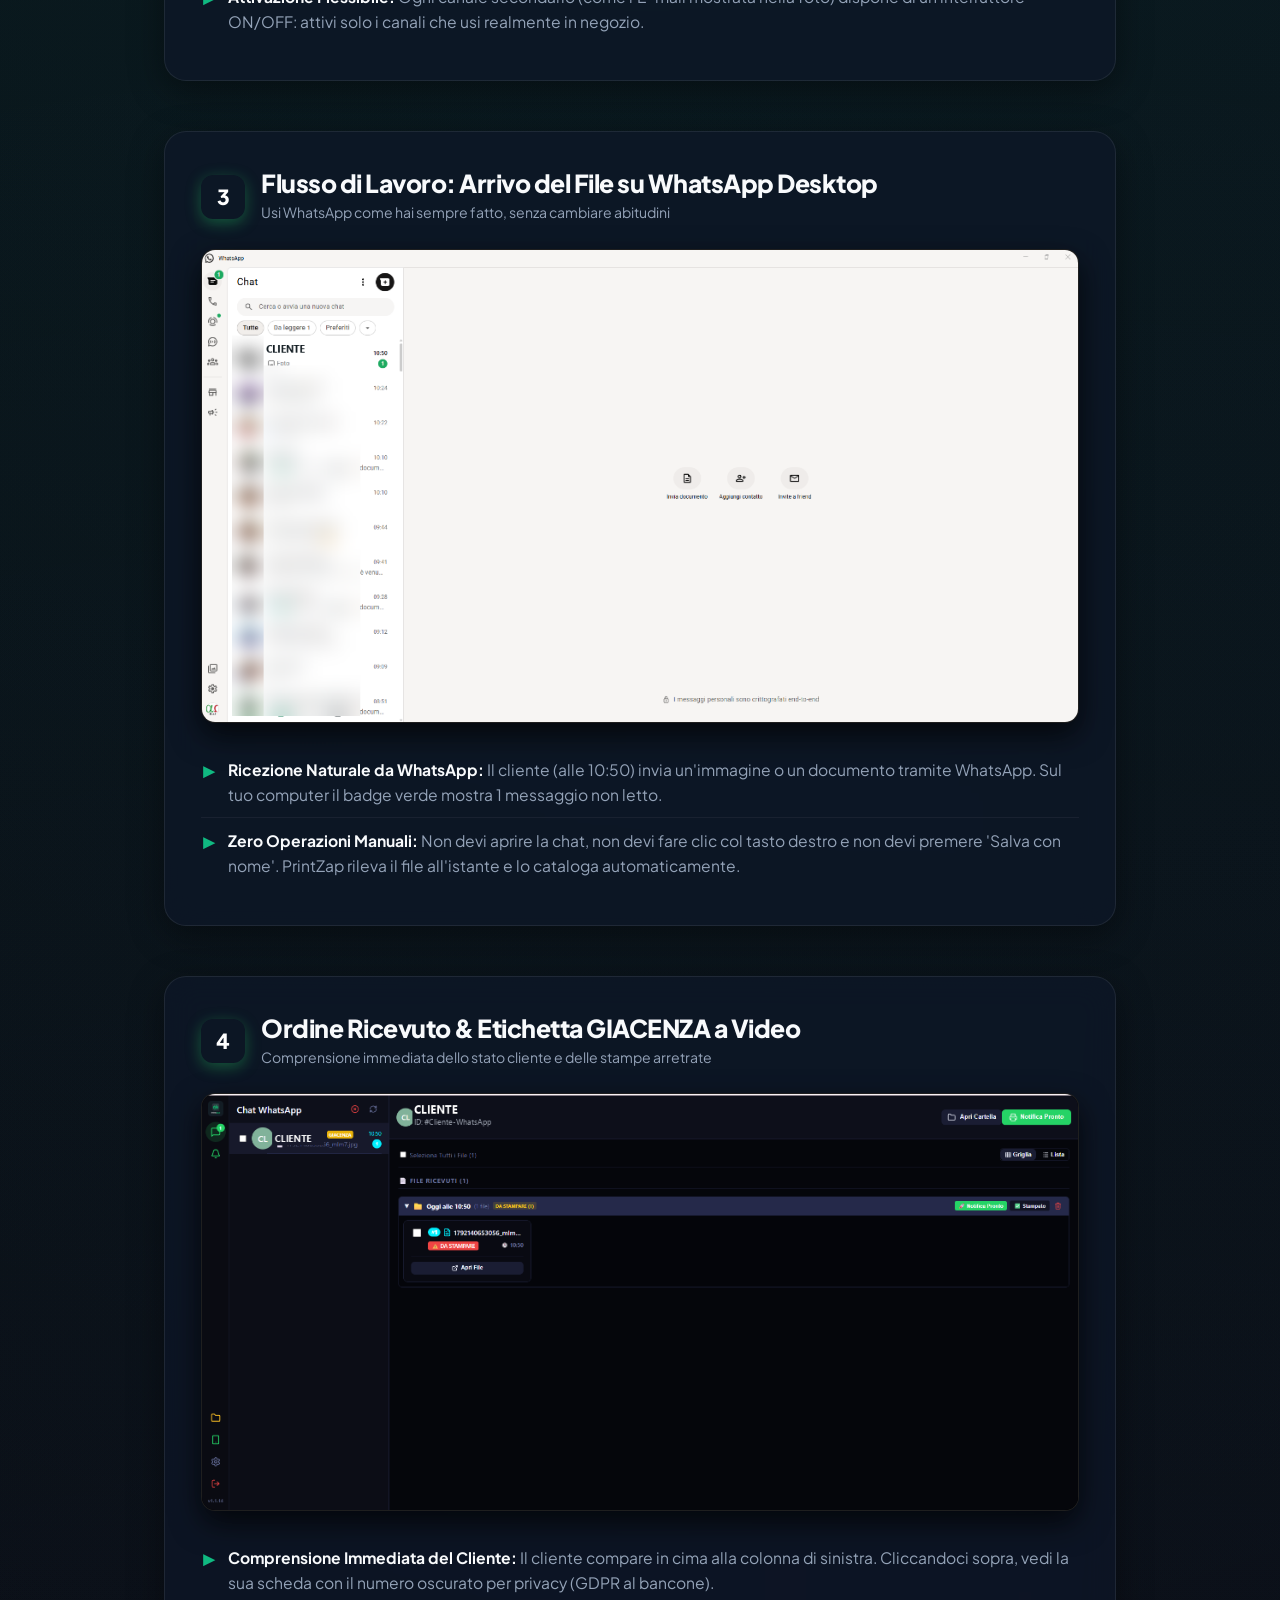
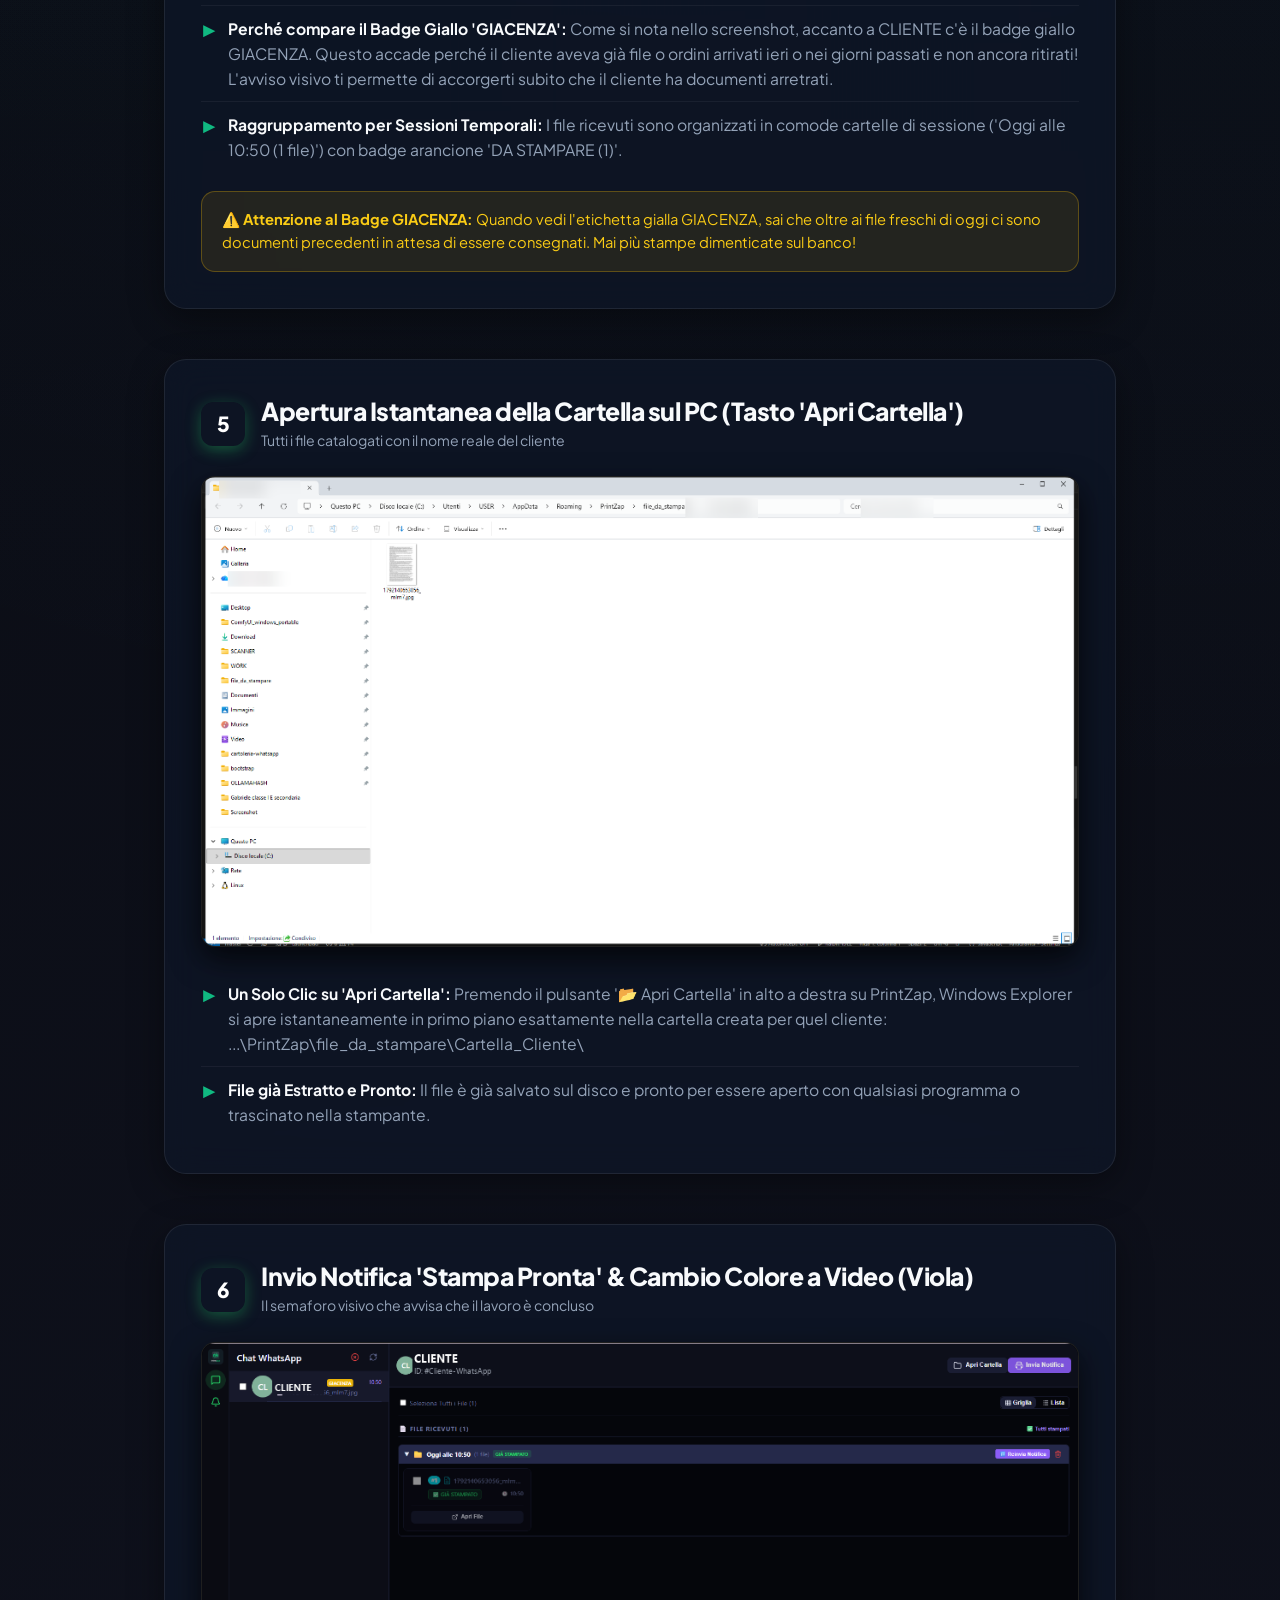
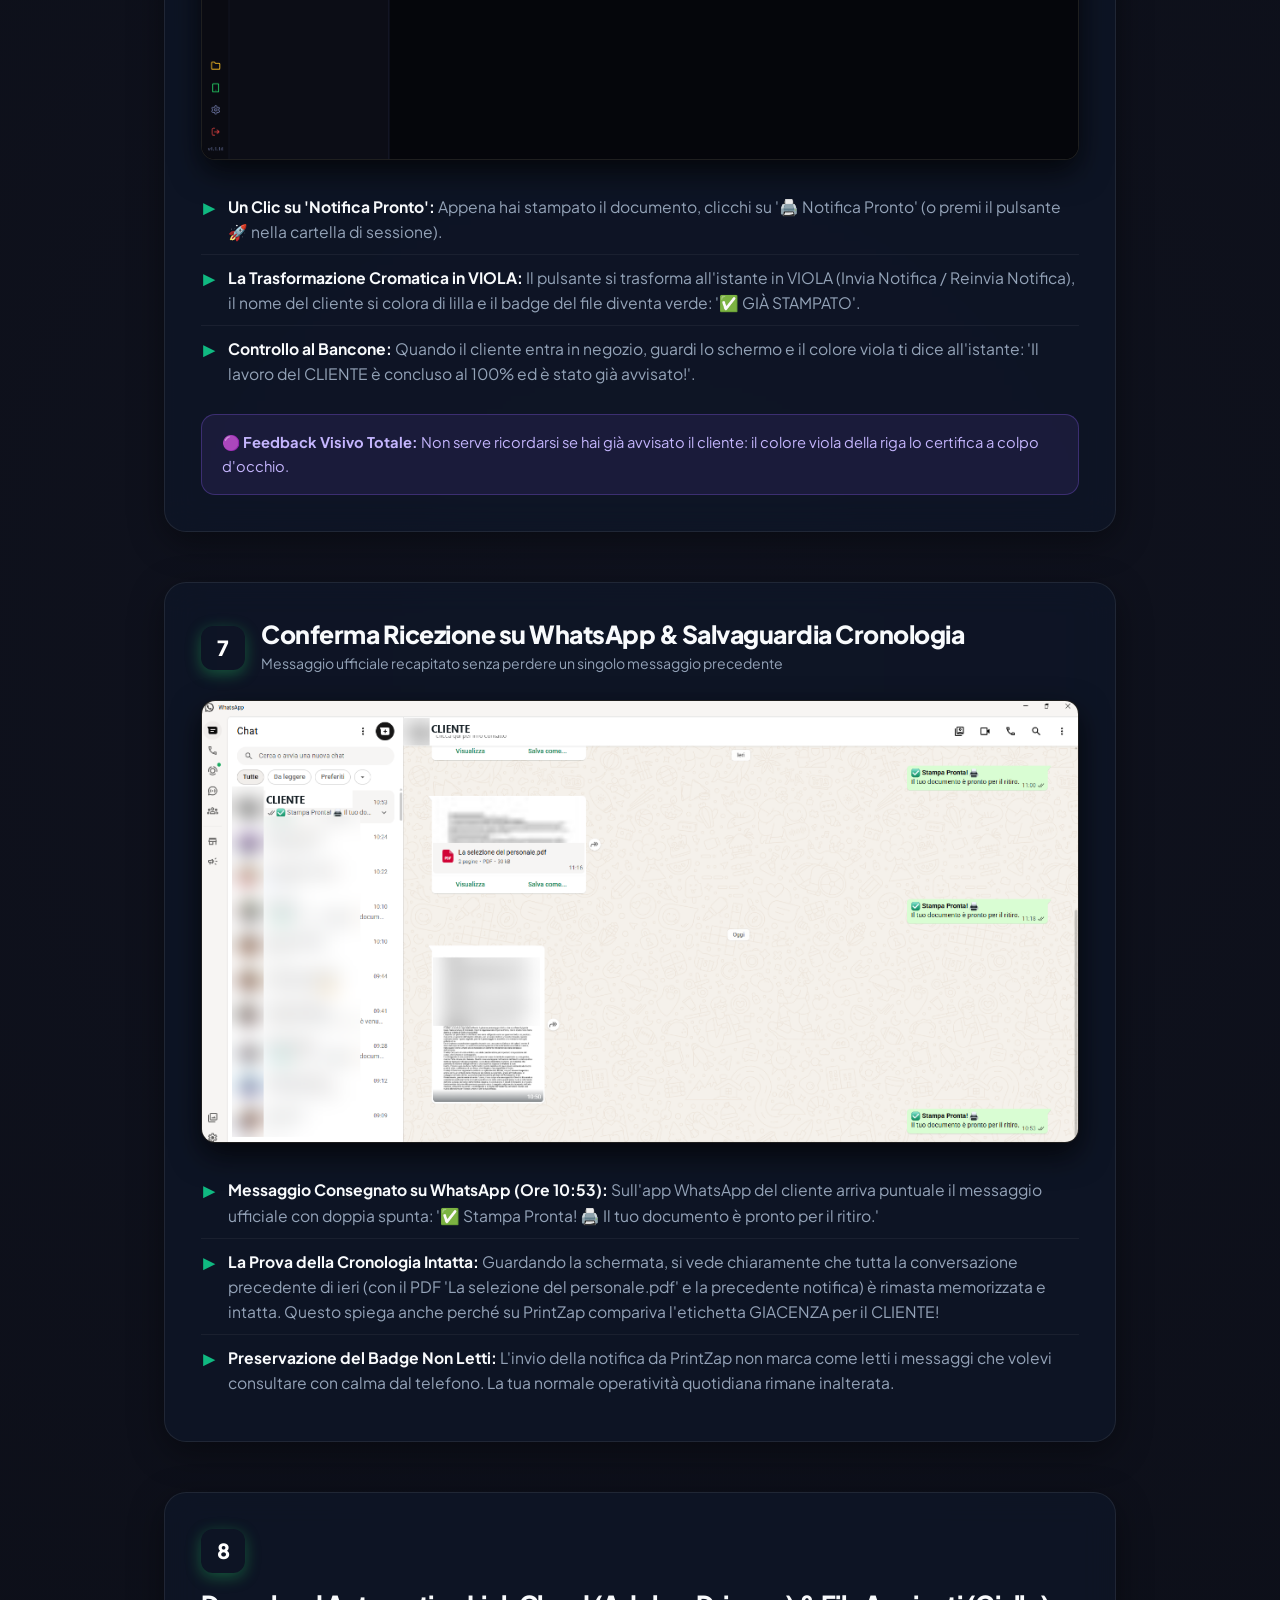
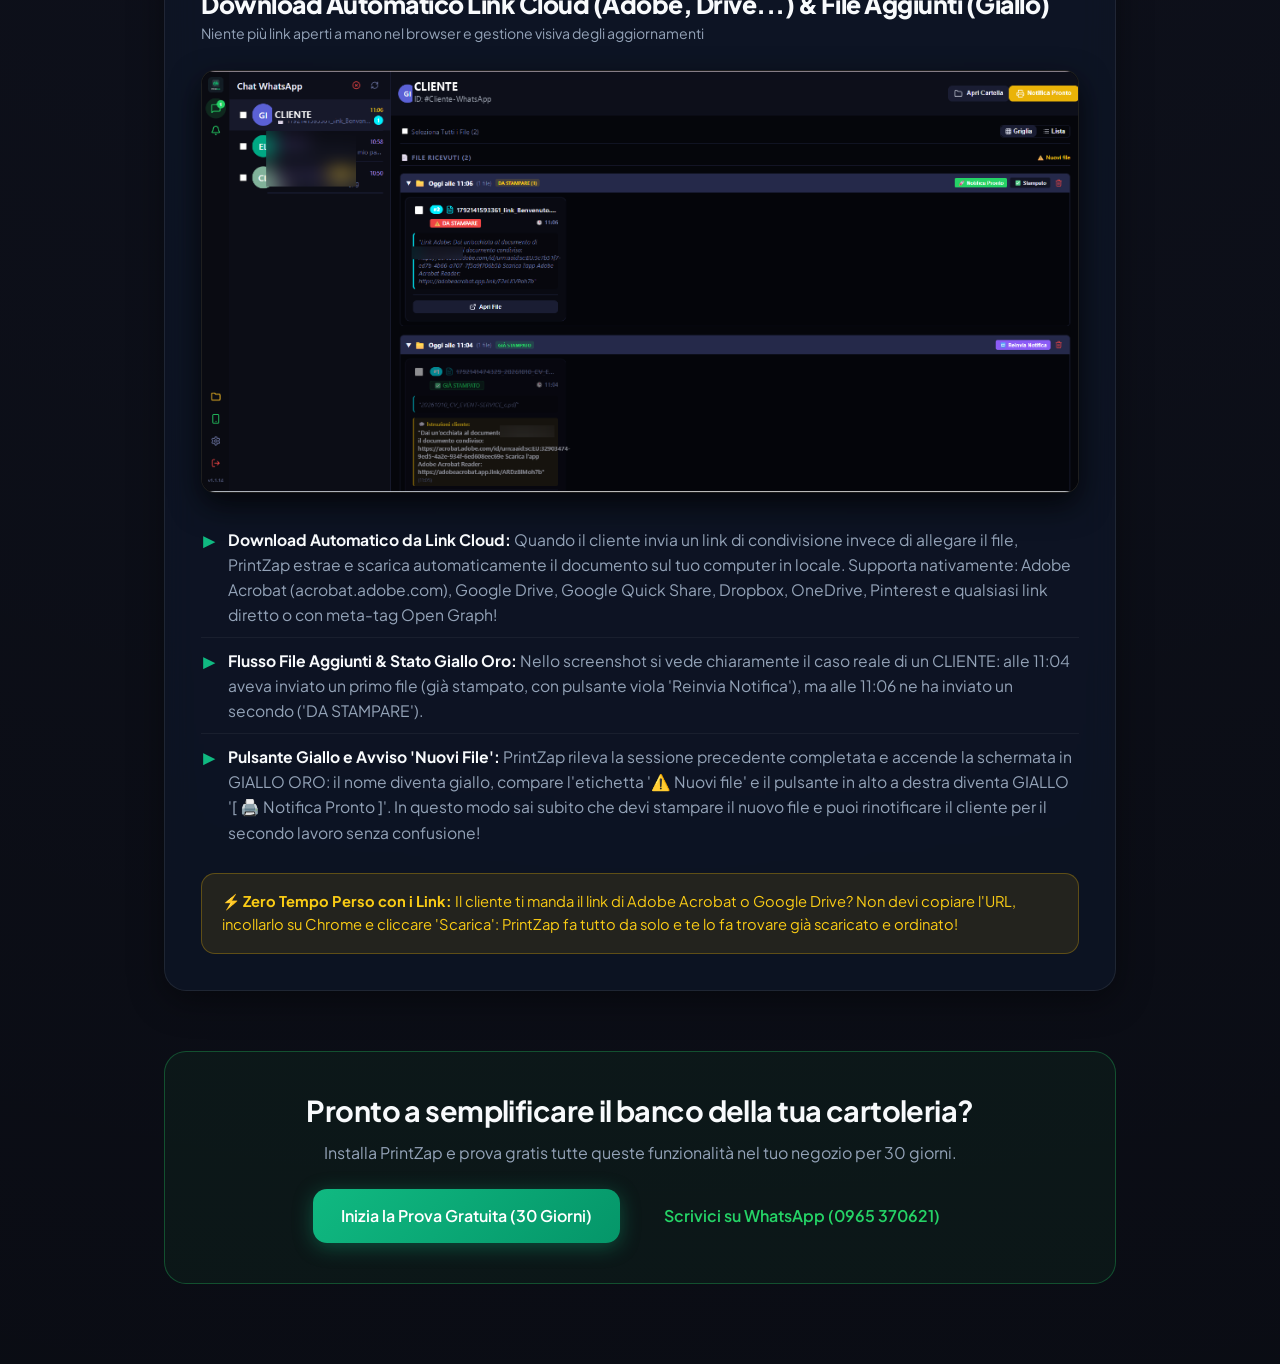
==== commit cfedc489: "feat(web): bonifica completa Microsoft Edge Tools (0 problemi), allineamento v1.1.20 e pulizia stili" ====
--- a/guida.html
+++ b/guida.html
@@ -43,8 +43,8 @@
       border-radius: var(--radius-lg);
       padding: 36px;
       margin-bottom: 50px;
+      -webkit-backdrop-filter: blur(16px);
       backdrop-filter: blur(16px);
-      -webkit-backdrop-filter: blur(16px);
       box-shadow: 0 10px 35px rgba(0,0,0,0.4);
       transition: border-color 0.25s, box-shadow 0.25s;
     }
@@ -149,12 +149,85 @@
       border: 1px solid rgba(56, 189, 248, 0.3);
       color: #7dd3fc;
     }
+    .guide-navbar {
+      border-bottom: 1px solid var(--border-subtle);
+    }
+    .guide-nav-btn-pulsanti {
+      border-color: #38bdf8;
+      color: #38bdf8;
+      padding: 8px 16px;
+      font-size: 0.85rem;
+    }
+    .guide-nav-btn-home {
+      padding: 8px 16px;
+      font-size: 0.85rem;
+    }
+    .guide-store-main-text {
+      font-size: 0.82rem;
+    }
+    .guide-header-container {
+      max-width: 900px;
+    }
+    .guide-header-badge {
+      margin-bottom: 16px;
+    }
+    .guide-hero-title {
+      font-size: 2.8rem;
+      margin: 0 0 16px;
+    }
+    .guide-hero-subtitle {
+      color: var(--text-muted);
+      font-size: 1.1rem;
+      line-height: 1.6;
+    }
+    .guide-main-container {
+      max-width: 1000px;
+      padding-bottom: 80px;
+    }
+    .guide-step-number-wa {
+      background: linear-gradient(135deg, #25D366 0%, #128C7E 100%);
+      box-shadow: 0 4px 15px rgba(37, 211, 102, 0.4);
+    }
+    .guide-step-tag {
+      color: var(--text-muted);
+      font-size: 0.88rem;
+    }
+    .callout-box-mt {
+      margin-top: 20px;
+    }
+    .guide-cta-card {
+      text-align: center;
+      margin-top: 60px;
+      padding: 40px;
+      background: rgba(37, 211, 102, 0.05);
+      border: 1px solid rgba(37, 211, 102, 0.3);
+      border-radius: var(--radius-lg);
+    }
+    .guide-cta-title {
+      font-size: 1.8rem;
+      margin-bottom: 12px;
+      color: var(--text-main);
+    }
+    .guide-cta-subtitle {
+      color: var(--text-muted);
+      margin-bottom: 24px;
+    }
+    .guide-cta-btns {
+      display: flex;
+      gap: 16px;
+      justify-content: center;
+      flex-wrap: wrap;
+    }
+    .btn-wa-guide {
+      border-color: #25D366;
+      color: #25D366;
+    }
   </style>
 </head>
 <body>
 
   <!-- ================= HEADER NAVBAR ================= -->
-  <nav class="navbar" style="border-bottom: 1px solid var(--border-subtle);">
+  <nav class="navbar guide-navbar">
     <div class="container nav-container">
       <a href="index.html" class="logo-link">
         <img src="logo.png" alt="PrintZap Logo" class="nav-logo">
@@ -167,8 +240,8 @@
           <button type="button" class="lang-pill active" id="lang-btn-it" onclick="setGuideLang('it')">🇮🇹 IT</button>
           <button type="button" class="lang-pill" id="lang-btn-en" onclick="setGuideLang('en')">🇬🇧 EN</button>
         </div>
-        <a href="pulsanti.html" class="btn btn-outline" style="border-color: #38bdf8; color: #38bdf8; padding: 8px 16px; font-size: 0.85rem;" data-g18n="nav_buttons">🎛️ Mappa Pulsanti</a>
-        <a href="index.html" class="btn btn-outline" style="padding: 8px 16px; font-size: 0.85rem;" data-g18n="back_home">← Torna alla Home</a>
+        <a href="pulsanti.html" class="btn btn-outline guide-nav-btn-pulsanti" data-g18n="nav_buttons">🎛️ Mappa Pulsanti</a>
+        <a href="index.html" class="btn btn-outline guide-nav-btn-home" data-g18n="back_home">← Torna alla Home</a>
         <a href="installa_printzap.bat" download="installa_printzap.bat" class="btn-ms-store btn-sm">
           <span class="ms-store-icon">
             <svg width="16" height="16" viewBox="0 0 24 24" fill="none">
@@ -179,7 +252,7 @@
             </svg>
           </span>
           <span class="ms-store-text">
-            <span class="ms-store-main" style="font-size: 0.82rem;">Scarica PrintZap</span>
+            <span class="ms-store-main guide-store-main-text">Scarica PrintZap</span>
           </span>
         </a>
       </div>
@@ -188,25 +261,25 @@
 
   <!-- ================= HERO GUIDA ================= -->
   <header class="guide-header">
-    <div class="container" style="max-width: 900px;">
-      <div class="badge badge-emerald" style="margin-bottom: 16px;" data-g18n="guide_badge">Guida Operativa Ufficiale</div>
-      <h1 class="hero-title" style="font-size: 2.8rem; margin: 0 0 16px;" data-g18n="guide_title">Manuale Illustrato Passo per Passo</h1>
-      <p style="color: var(--text-muted); font-size: 1.1rem; line-height: 1.6;" data-g18n="guide_subtitle">
+    <div class="container guide-header-container">
+      <div class="badge badge-emerald guide-header-badge" data-g18n="guide_badge">Guida Operativa Ufficiale</div>
+      <h1 class="hero-title guide-hero-title" data-g18n="guide_title">Manuale Illustrato Passo per Passo</h1>
+      <p class="guide-hero-subtitle" data-g18n="guide_subtitle">
         Tutte le schermate del software spiegate pulsante per pulsante: dalla ricezione del file alla stampa, fino alla notifica e alla gestione della cartella clienti.
       </p>
     </div>
   </header>
 
   <!-- ================= MAIN CONTENT STEPS ================= -->
-  <main class="container" style="max-width: 1000px; padding-bottom: 80px;">
+  <main class="container guide-main-container">
 
     <!-- PASSO 0: COLLEGAMENTO WHATSAPP CON QR CODE -->
     <div class="guide-step-card" id="passo-0">
       <div class="guide-step-header">
-        <div class="guide-step-number" style="background: linear-gradient(135deg, #25D366 0%, #128C7E 100%); box-shadow: 0 4px 15px rgba(37, 211, 102, 0.4);">0</div>
+        <div class="guide-step-number guide-step-number-wa">0</div>
         <div>
           <h2 class="guide-step-title" data-g18n="step0_title">Primo Avvio: Connessione WhatsApp via Scansione QR Code</h2>
-          <span style="color: var(--text-muted); font-size: 0.88rem;" data-g18n="step0_tag">Associazione sicura dello smartphone in 5 secondi (senza costi API)</span>
+          <span class="guide-step-tag" data-g18n="step0_tag">Associazione sicura dello smartphone in 5 secondi (senza costi API)</span>
         </div>
       </div>
 
@@ -238,7 +311,7 @@
         </li>
       </ul>
 
-      <div class="callout-box callout-green" style="margin-top: 20px;">
+      <div class="callout-box callout-green callout-box-mt">
         <span data-g18n="step0_callout">🔒 <strong>Nessun canone WhatsApp / Meta:</strong> PrintZap si collega direttamente al tuo account WhatsApp Web ufficiale senza bisogno di costosi account sviluppatore o abbonamenti terzi.</span>
       </div>
     </div>
@@ -249,7 +322,7 @@
         <div class="guide-step-number">1</div>
         <div>
           <h2 class="guide-step-title" data-g18n="step1_title">Dashboard Principale & Indirizzo Locale (Porta 3000)</h2>
-          <span style="color: var(--text-muted); font-size: 0.88rem;" data-g18n="step1_tag">Schermata di avvio operativo e personalizzazione porta</span>
+          <span class="guide-step-tag" data-g18n="step1_tag">Schermata di avvio operativo e personalizzazione porta</span>
         </div>
       </div>
 
@@ -262,7 +335,7 @@
           <span class="icon-point">▶</span>
           <div>
             <strong data-g18n="step1_p1_strong">Indirizzo Web Locale (<code>localhost:3000</code>):</strong>
-            <span data-g18n="step1_p1_text">PrintZap si apre direttamente nel tuo browser predefinito (Google Chrome) a questo indirizzo locale. Non richiede connessioni a server remoti e risponde istantaneamente a zero lag.</span>
+            <span data-g18n="step1_p1_text">PrintZap si avvia in modalità Desktop App nativa (finestra autonoma senza barre URL o linguette) collegandosi all'indirizzo locale sicuro. Non richiede connessioni a server remoti e risponde istantaneamente a zero lag.</span>
           </div>
         </li>
         <li>
@@ -292,7 +365,7 @@
         <div class="guide-step-number">2</div>
         <div>
           <h2 class="guide-step-title" data-g18n="step2_title">Pannello Impostazioni & Configurazione del Servizio</h2>
-          <span style="color: var(--text-muted); font-size: 0.88rem;" data-g18n="step2_tag">Tutte le schede operative a portata di clic</span>
+          <span class="guide-step-tag" data-g18n="step2_tag">Tutte le schede operative a portata di clic</span>
         </div>
       </div>
 
@@ -331,7 +404,7 @@
         <div class="guide-step-number">3</div>
         <div>
           <h2 class="guide-step-title" data-g18n="step3_title">Flusso di Lavoro: Arrivo del File su WhatsApp Desktop</h2>
-          <span style="color: var(--text-muted); font-size: 0.88rem;" data-g18n="step3_tag">Usi WhatsApp come hai sempre fatto, senza cambiare abitudini</span>
+          <span class="guide-step-tag" data-g18n="step3_tag">Usi WhatsApp come hai sempre fatto, senza cambiare abitudini</span>
         </div>
       </div>
 
@@ -363,7 +436,7 @@
         <div class="guide-step-number">4</div>
         <div>
           <h2 class="guide-step-title" data-g18n="step4_title">Ordine Ricevuto & Etichetta GIACENZA a Video</h2>
-          <span style="color: var(--text-muted); font-size: 0.88rem;" data-g18n="step4_tag">Comprensione immediata dello stato cliente e delle stampe arretrate</span>
+          <span class="guide-step-tag" data-g18n="step4_tag">Comprensione immediata dello stato cliente e delle stampe arretrate</span>
         </div>
       </div>
 
@@ -406,7 +479,7 @@
         <div class="guide-step-number">5</div>
         <div>
           <h2 class="guide-step-title" data-g18n="step5_title">Apertura Istantanea della Cartella sul PC (Tasto "Apri Cartella")</h2>
-          <span style="color: var(--text-muted); font-size: 0.88rem;" data-g18n="step5_tag">Tutti i file catalogati con il nome reale del cliente</span>
+          <span class="guide-step-tag" data-g18n="step5_tag">Tutti i file catalogati con il nome reale del cliente</span>
         </div>
       </div>
 
@@ -439,7 +512,7 @@
         <div class="guide-step-number">6</div>
         <div>
           <h2 class="guide-step-title" data-g18n="step6_title">Invio Notifica "Stampa Pronta" & Cambio Colore a Video (Viola)</h2>
-          <span style="color: var(--text-muted); font-size: 0.88rem;" data-g18n="step6_tag">Il semaforo visivo che avvisa che il lavoro è concluso</span>
+          <span class="guide-step-tag" data-g18n="step6_tag">Il semaforo visivo che avvisa che il lavoro è concluso</span>
         </div>
       </div>
 
@@ -482,7 +555,7 @@
         <div class="guide-step-number">7</div>
         <div>
           <h2 class="guide-step-title" data-g18n="step7_title">Conferma Ricezione su WhatsApp & Salvaguardia Cronologia</h2>
-          <span style="color: var(--text-muted); font-size: 0.88rem;" data-g18n="step7_tag">Messaggio ufficiale recapitato senza perdere un singolo messaggio precedente</span>
+          <span class="guide-step-tag" data-g18n="step7_tag">Messaggio ufficiale recapitato senza perdere un singolo messaggio precedente</span>
         </div>
       </div>
 
@@ -522,7 +595,7 @@
         <div class="guide-step-number">8</div>
         <div>
           <h2 class="guide-step-title" data-g18n="step8_title">Download Automatico Link Cloud (Adobe, Drive...) & File Aggiunti (Giallo)</h2>
-          <span style="color: var(--text-muted); font-size: 0.88rem;" data-g18n="step8_tag">Niente più link aperti a mano nel browser e gestione visiva degli aggiornamenti</span>
+          <span class="guide-step-tag" data-g18n="step8_tag">Niente più link aperti a mano nel browser e gestione visiva degli aggiornamenti</span>
         </div>
       </div>
 
@@ -561,12 +634,12 @@
     </div>
 
     <!-- BOX FINALE -->
-    <div style="text-align: center; margin-top: 60px; padding: 40px; background: rgba(37, 211, 102, 0.05); border: 1px solid rgba(37, 211, 102, 0.3); border-radius: var(--radius-lg);">
-      <h3 style="font-size: 1.8rem; margin-bottom: 12px; color: var(--text-main);" data-g18n="final_title">Pronto a semplificare il banco della tua cartoleria?</h3>
-      <p style="color: var(--text-muted); margin-bottom: 24px;" data-g18n="final_subtitle">Installa PrintZap e prova gratis tutte queste funzionalità nel tuo negozio per 30 giorni.</p>
-      <div style="display: flex; gap: 16px; justify-content: center; flex-wrap: wrap;">
+    <div class="guide-cta-card">
+      <h3 class="guide-cta-title" data-g18n="final_title">Pronto a semplificare il banco della tua cartoleria?</h3>
+      <p class="guide-cta-subtitle" data-g18n="final_subtitle">Installa PrintZap e prova gratis tutte queste funzionalità nel tuo negozio per 30 giorni.</p>
+      <div class="guide-cta-btns">
         <a href="index.html#prezzi" class="btn btn-primary" data-g18n="final_btn_try">Inizia la Prova Gratuita (30 Giorni)</a>
-        <a href="https://wa.me/390965370621" target="_blank" class="btn btn-outline" style="border-color: #25D366; color: #25D366;" data-g18n="final_btn_wa">Scrivici su WhatsApp (0965 370621)</a>
+        <a href="https://wa.me/390965370621" target="_blank" rel="noopener noreferrer" class="btn btn-outline btn-wa-guide" data-g18n="final_btn_wa">Scrivici su WhatsApp (0965 370621)</a>
       </div>
     </div>
 
@@ -593,7 +666,7 @@
         step1_title: "Dashboard Principale & Indirizzo Locale (Porta 3000)",
         step1_tag: "Schermata di avvio operativo e personalizzazione porta",
         step1_p1_strong: "Indirizzo Web Locale (localhost:3000):",
-        step1_p1_text: "PrintZap si apre direttamente nel tuo browser predefinito (Google Chrome) a questo indirizzo locale. Non richiede connessioni a server remoti e risponde istantaneamente a zero lag.",
+        step1_p1_text: "PrintZap si avvia in modalità Desktop App nativa (finestra autonoma senza barre URL o linguette) collegandosi all'indirizzo locale sicuro. Non richiede connessioni a server remoti e risponde istantaneamente a zero lag.",
         step1_p2_strong: "Porta TCP Personalizzabile (3000 o da Impostazioni):",
         step1_p2_text: "Se il computer del tuo negozio utilizza già altri software o gestionali che occupano la porta 3000, PrintZap scala in automatico con l'auto-fallback. Inoltre, puoi visualizzare e modificare la porta in qualsiasi momento direttamente dalla Dashboard nel pannello <strong>Impostazioni ⚙️ → Servizio & Grafica</strong>.",
         step1_p3_strong: "Barra Laterale di Controllo:",
@@ -677,7 +750,7 @@
         step1_title: "Main Dashboard & Local Address (Port 3000)",
         step1_tag: "Startup screen and custom port settings",
         step1_p1_strong: "Local Web Address (localhost:3000):",
-        step1_p1_text: "PrintZap opens directly inside your default browser (Google Chrome) at this local address. It does not require external servers and runs with zero latency.",
+        step1_p1_text: "PrintZap launches in native Desktop App mode (standalone distraction-free window without browser URL bars or tabs) connected to your local secure address. It does not require external servers and runs with zero latency.",
         step1_p2_strong: "Customizable TCP Port (3000 or via Settings):",
         step1_p2_text: "If your store computer already has POS or cash registers using port 3000, PrintZap automatically scales to a free port with intelligent fallback. You can also view and customize your listening port at any time directly from the Dashboard in <strong>Settings ⚙️ → Service & Graphics</strong>.",
         step1_p3_strong: "Control Sidebar:",
--- a/style.css
+++ b/style.css
@@ -152,6 +152,7 @@
   background: rgba(255, 255, 255, 0.05);
   color: var(--text-main);
   border: 1px solid var(--border-subtle);
+  -webkit-backdrop-filter: blur(10px);
   backdrop-filter: blur(10px);
 }
 
@@ -169,6 +170,7 @@
   top: 0;
   z-index: 100;
   background: rgba(7, 9, 14, 0.92);
+  -webkit-backdrop-filter: blur(16px);
   backdrop-filter: blur(16px);
   border-bottom: 1px solid var(--border-subtle);
   transition: all 0.3s ease;
@@ -269,6 +271,7 @@
 .gradient-text {
   background: linear-gradient(135deg, #ffffff 30%, #38bdf8 70%, #10b981 100%);
   -webkit-background-clip: text;
+  background-clip: text;
   -webkit-text-fill-color: transparent;
 }
 
@@ -641,10 +644,12 @@
   background: #334155;
   outline: none;
   -webkit-appearance: none;
+  appearance: none;
 }
 
 .custom-range::-webkit-slider-thumb {
   -webkit-appearance: none;
+  appearance: none;
   width: 28px;
   height: 28px;
   border-radius: 50%;
@@ -950,6 +955,7 @@
   border: 1px solid var(--border-subtle);
   border-radius: 999px;
   padding: 3px 6px;
+  -webkit-backdrop-filter: blur(10px);
   backdrop-filter: blur(10px);
 }
 
@@ -982,6 +988,7 @@
 .lang-divider {
   color: var(--text-dim);
   font-size: 0.75rem;
+  -webkit-user-select: none;
   user-select: none;
 }
 
@@ -1001,6 +1008,7 @@
   border-radius: var(--radius-lg);
   padding: 28px;
   transition: all 0.3s ease;
+  -webkit-backdrop-filter: blur(12px);
   backdrop-filter: blur(12px);
   display: flex;
   flex-direction: column;
@@ -1062,6 +1070,7 @@
   inset: 0;
   z-index: 1000;
   background: rgba(0, 0, 0, 0.8);
+  -webkit-backdrop-filter: blur(8px);
   backdrop-filter: blur(8px);
   display: flex;
   align-items: center;
@@ -1128,8 +1137,8 @@
   border: 1px solid var(--border-subtle);
   border-radius: var(--radius-lg);
   padding: 40px;
+  -webkit-backdrop-filter: blur(16px);
   backdrop-filter: blur(16px);
-  -webkit-backdrop-filter: blur(16px);
 }
 
 .color-showcase-header {
@@ -1384,6 +1393,7 @@
   overflow: hidden;
   text-decoration: none;
   color: inherit;
+  -webkit-backdrop-filter: blur(14px);
   backdrop-filter: blur(14px);
   box-shadow: var(--shadow-card);
   transition: all 0.3s cubic-bezier(0.4, 0, 0.2, 1);
@@ -1424,6 +1434,7 @@
   font-weight: 700;
   padding: 5px 12px;
   border-radius: 9999px;
+  -webkit-backdrop-filter: blur(10px);
   backdrop-filter: blur(10px);
   z-index: 2;
   box-shadow: 0 4px 12px rgba(0, 0, 0, 0.4);
@@ -1585,8 +1596,9 @@
   cursor: pointer;
   text-decoration: none;
   transition: all 0.25s ease;
+  -webkit-backdrop-filter: blur(8px);
   backdrop-filter: blur(8px);
-  -webkit-backdrop-filter: blur(8px);
+  -webkit-user-select: none;
   user-select: none;
   box-shadow: 0 4px 12px rgba(0, 0, 0, 0.25);
 }
@@ -1644,8 +1656,8 @@
   color: var(--text-muted);
   font-size: 0.82rem;
   font-weight: 600;
+  -webkit-backdrop-filter: blur(8px);
   backdrop-filter: blur(8px);
-  -webkit-backdrop-filter: blur(8px);
   box-shadow: 0 4px 14px rgba(0, 0, 0, 0.25);
   text-decoration: none;
   transition: all 0.25s ease;
@@ -1697,3 +1709,115 @@
   .footer-bottom { flex-direction: column; gap: 12px; text-align: center; }
 }
 
+/* Utility classes extracted from index.html (Edge Tools / axe cleanup) */
+.logo-zap {
+  color: var(--primary-light);
+}
+
+.nav-link-guide {
+  color: var(--primary-light);
+  font-weight: 700;
+}
+
+.nav-link-pulsanti {
+  color: #38bdf8;
+}
+
+.icon-middle {
+  vertical-align: middle;
+}
+
+.mockup-body-custom {
+  padding: 0;
+  background: #0c0d16;
+  overflow: hidden;
+  display: flex;
+  justify-content: center;
+}
+
+.mockup-img-custom {
+  width: 100%;
+  height: auto;
+  display: block;
+  border-bottom-left-radius: 14px;
+  border-bottom-right-radius: 14px;
+}
+
+.comp-header-icon {
+  font-size: 2rem;
+}
+
+.section-guide-radial {
+  background: radial-gradient(circle at 50% 50%, rgba(56, 189, 248, 0.05) 0%, transparent 70%);
+}
+
+.color-title-custom {
+  font-size: 2rem;
+  margin: 12px 0 10px;
+}
+
+.color-subtitle-custom {
+  color: var(--text-muted);
+  font-size: 0.95rem;
+  margin: 0;
+}
+
+.calc-label-custom {
+  font-weight: 600;
+  font-size: 1.15rem;
+}
+
+.btn-ms-store-full {
+  width: 100%;
+  justify-content: center;
+}
+
+.price-subtext-highlight {
+  color: var(--primary-light);
+}
+
+.btn-ms-store-annual {
+  width: 100%;
+  justify-content: center;
+  background: linear-gradient(135deg, #10b981 0%, #059669 100%);
+  border-color: rgba(16, 185, 129, 0.4);
+  box-shadow: 0 4px 20px rgba(16, 185, 129, 0.4);
+}
+
+.cta-btns-wrap {
+  display: flex;
+  gap: 16px;
+  justify-content: center;
+  flex-wrap: wrap;
+}
+
+.btn-ms-store-cta {
+  font-size: 1.15rem;
+  padding: 16px 34px;
+}
+
+.btn-wa-cta {
+  font-size: 1.15rem;
+  padding: 18px 36px;
+}
+
+.footer-company-info {
+  font-size: 0.82rem;
+  color: var(--text-dim);
+}
+
+.btn-legal-custom {
+  color: var(--text-muted);
+  padding: 0;
+  background: none;
+  border: none;
+  font-size: 0.88rem;
+  cursor: pointer;
+  text-align: left;
+}
+
+.footer-phone-text {
+  color: var(--text-dim);
+  font-size: 0.85rem;
+}
+
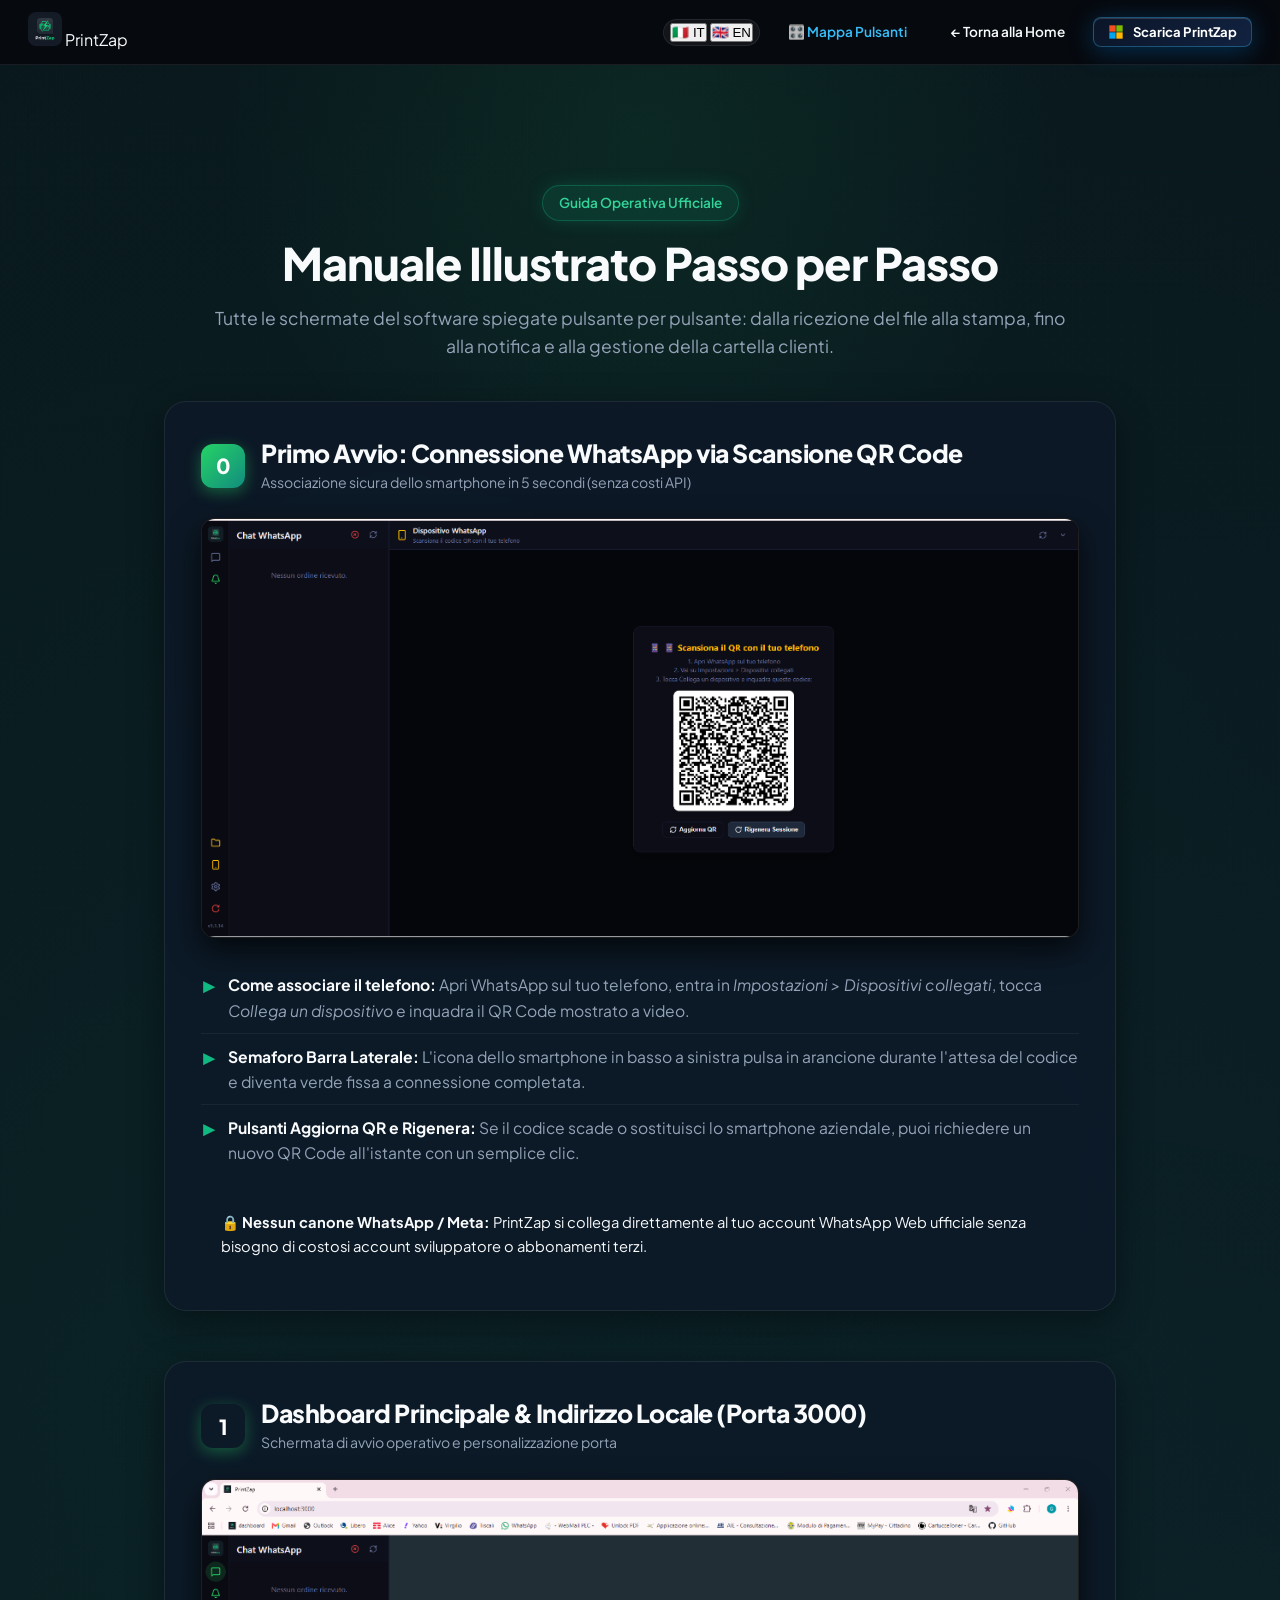
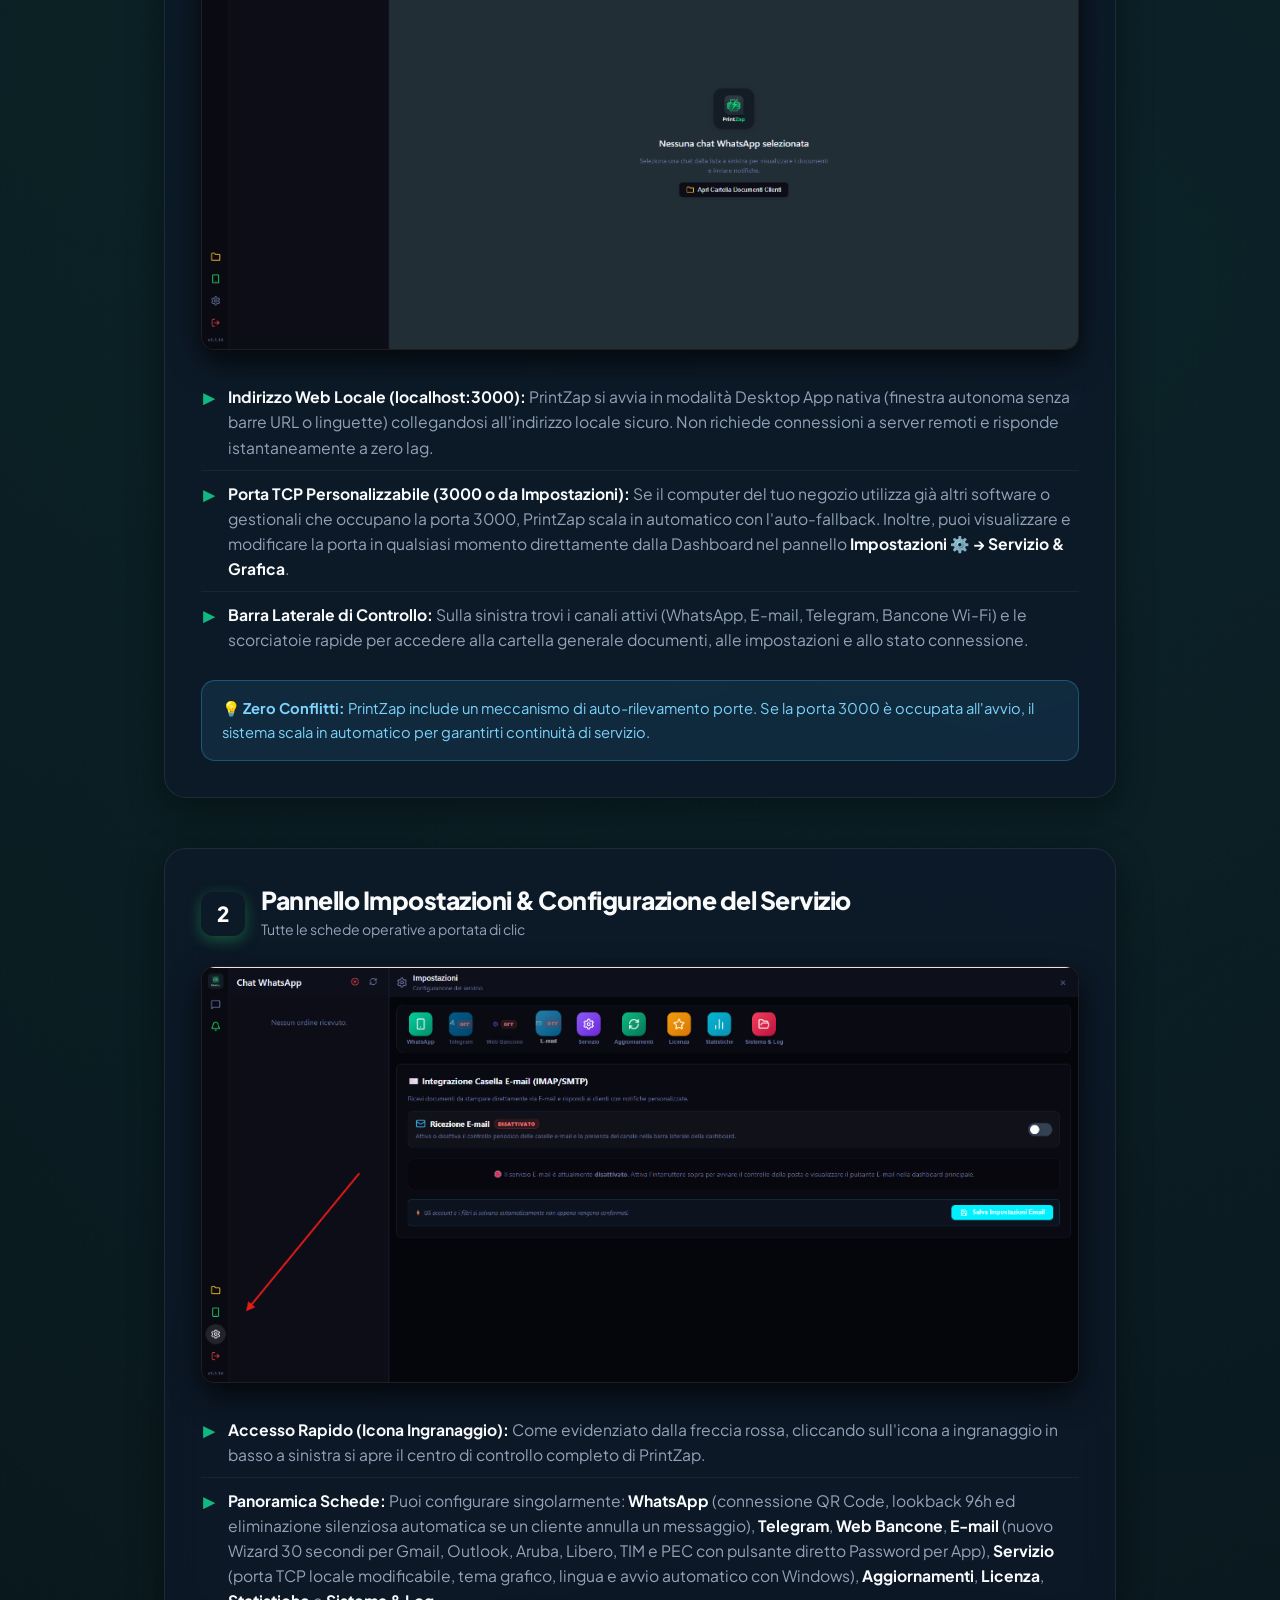
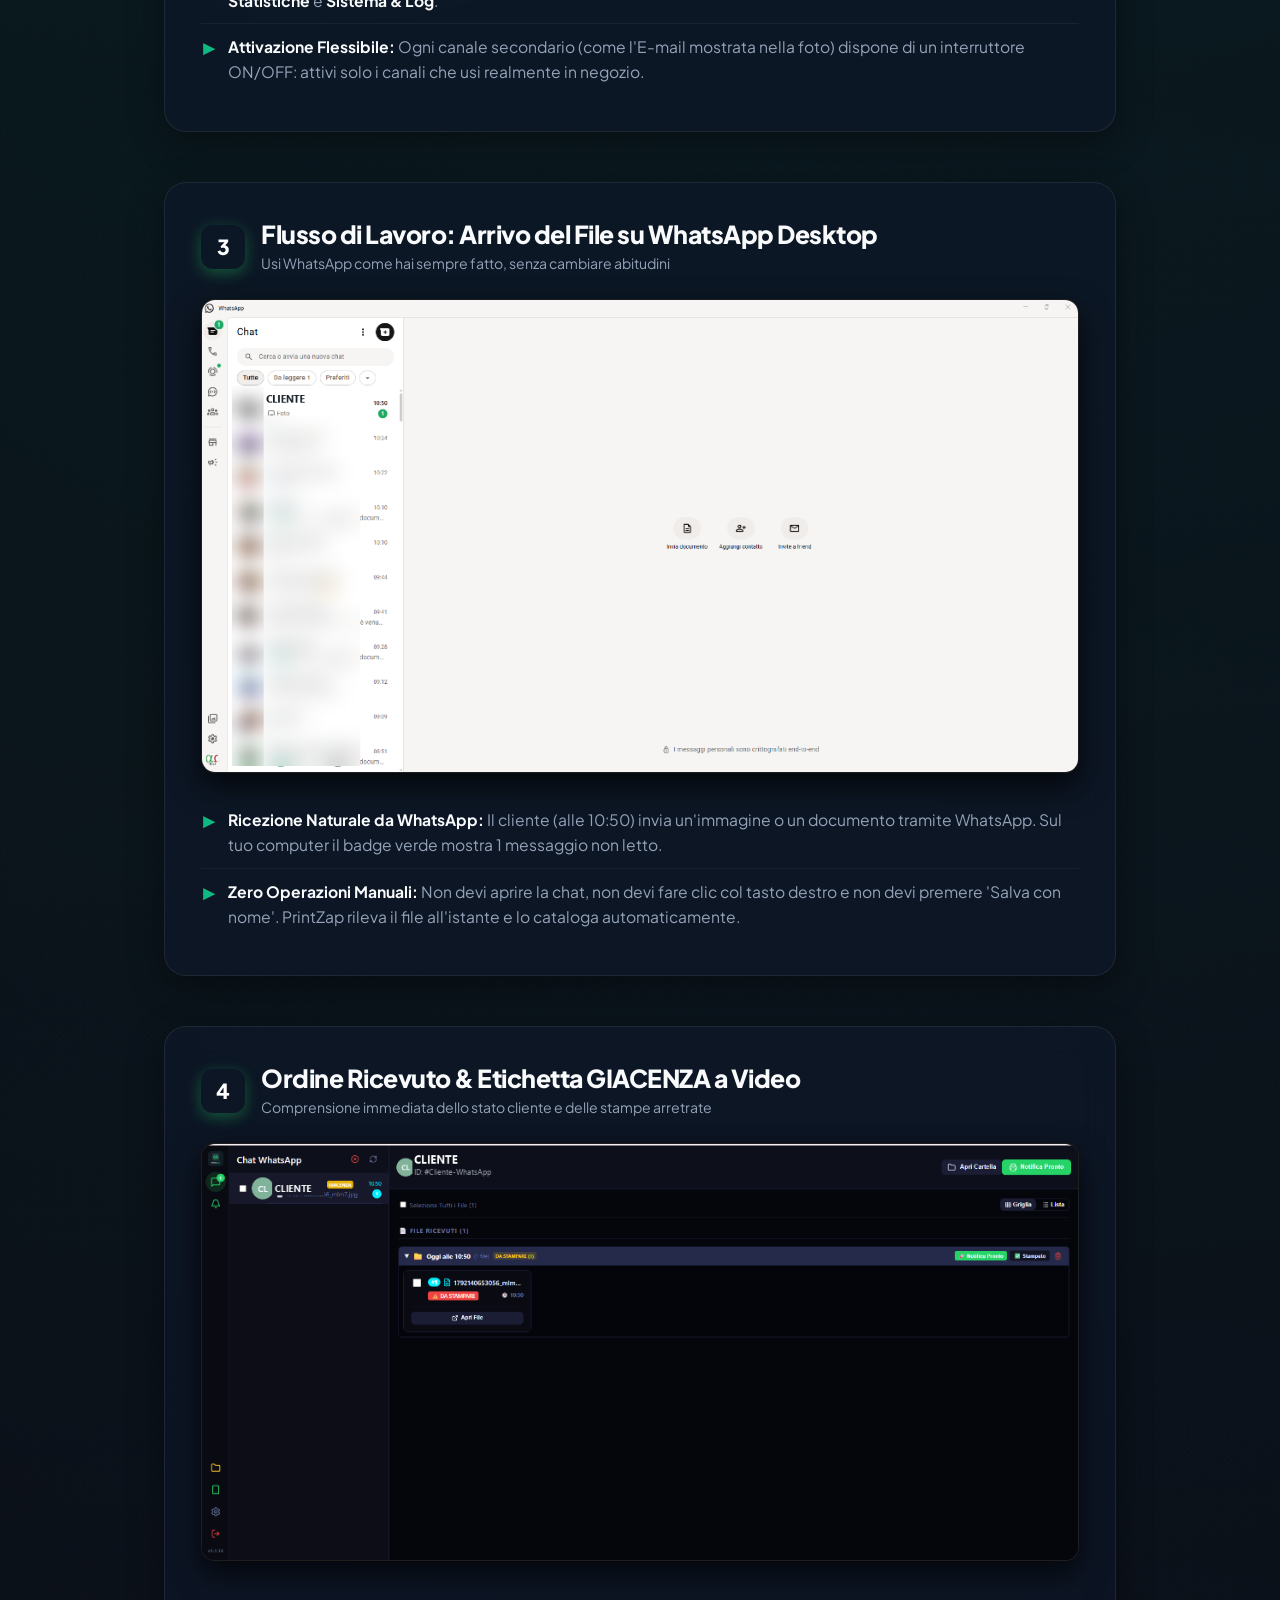
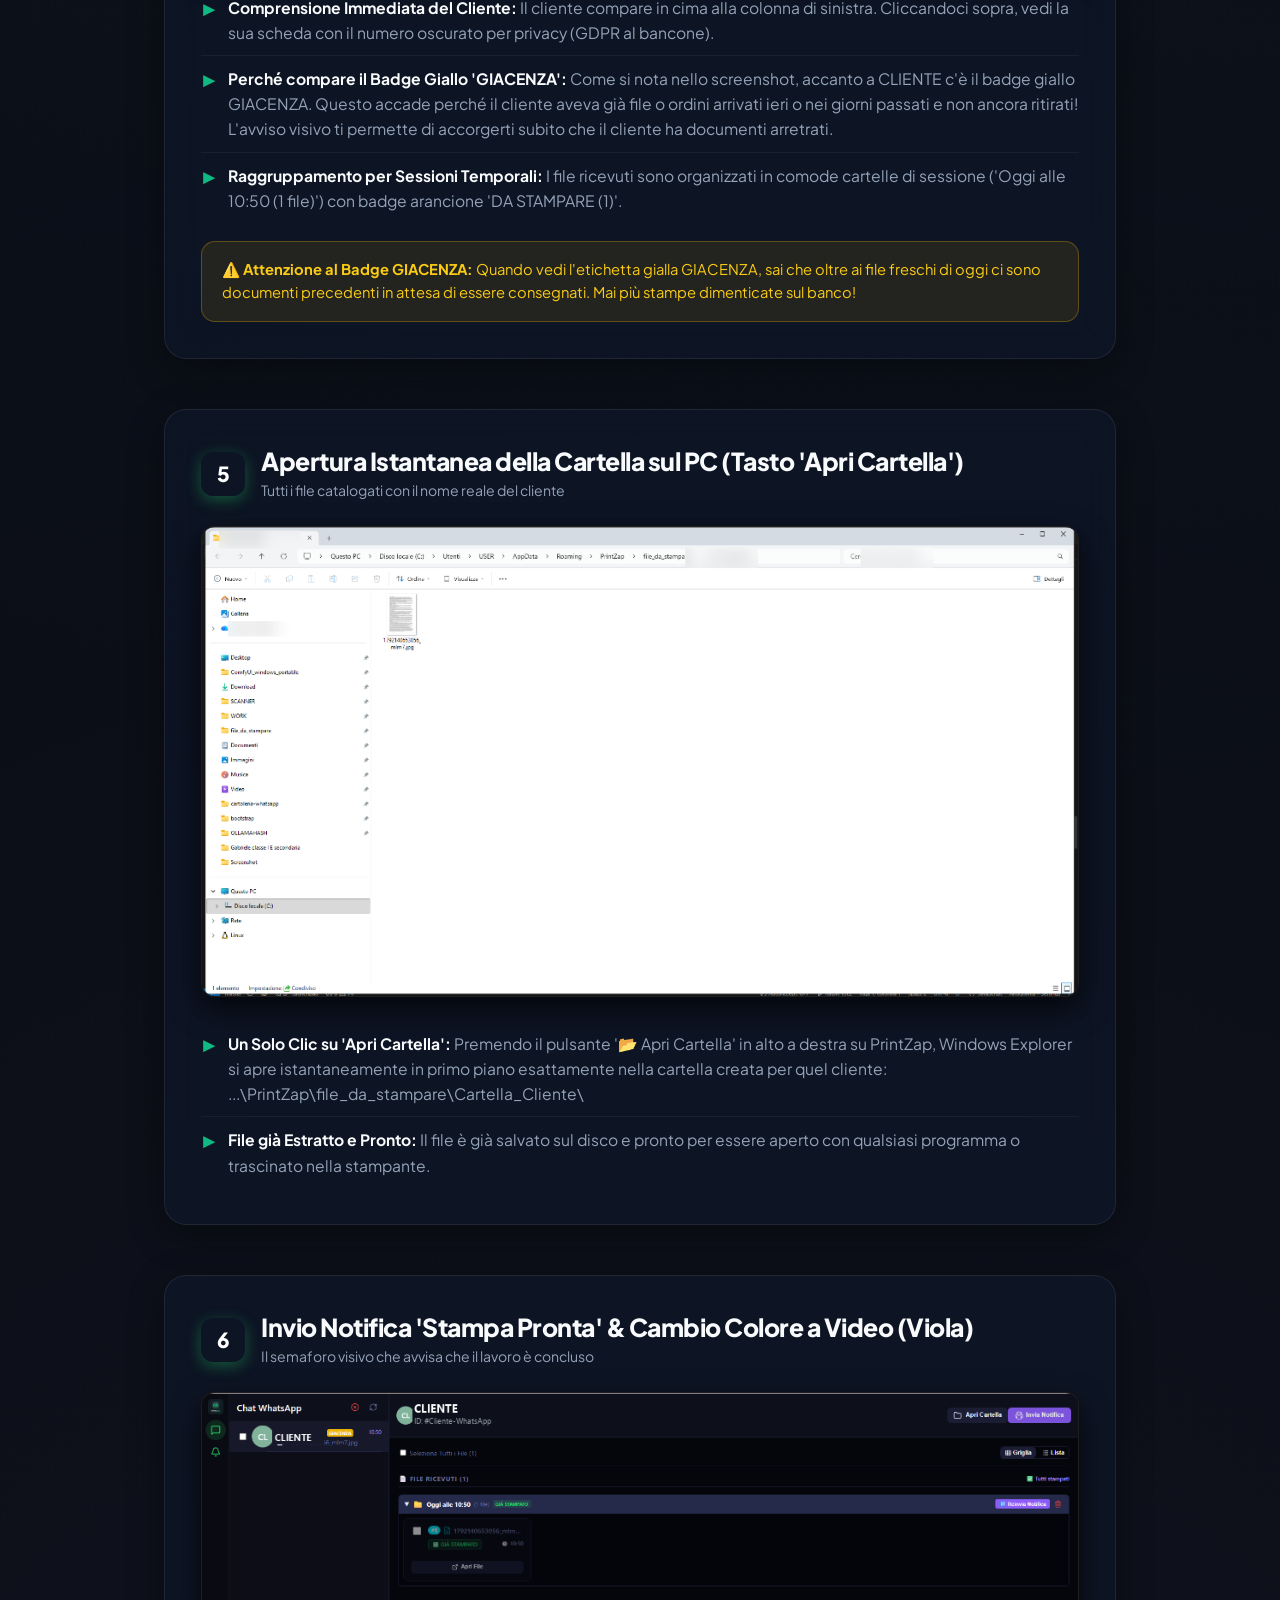
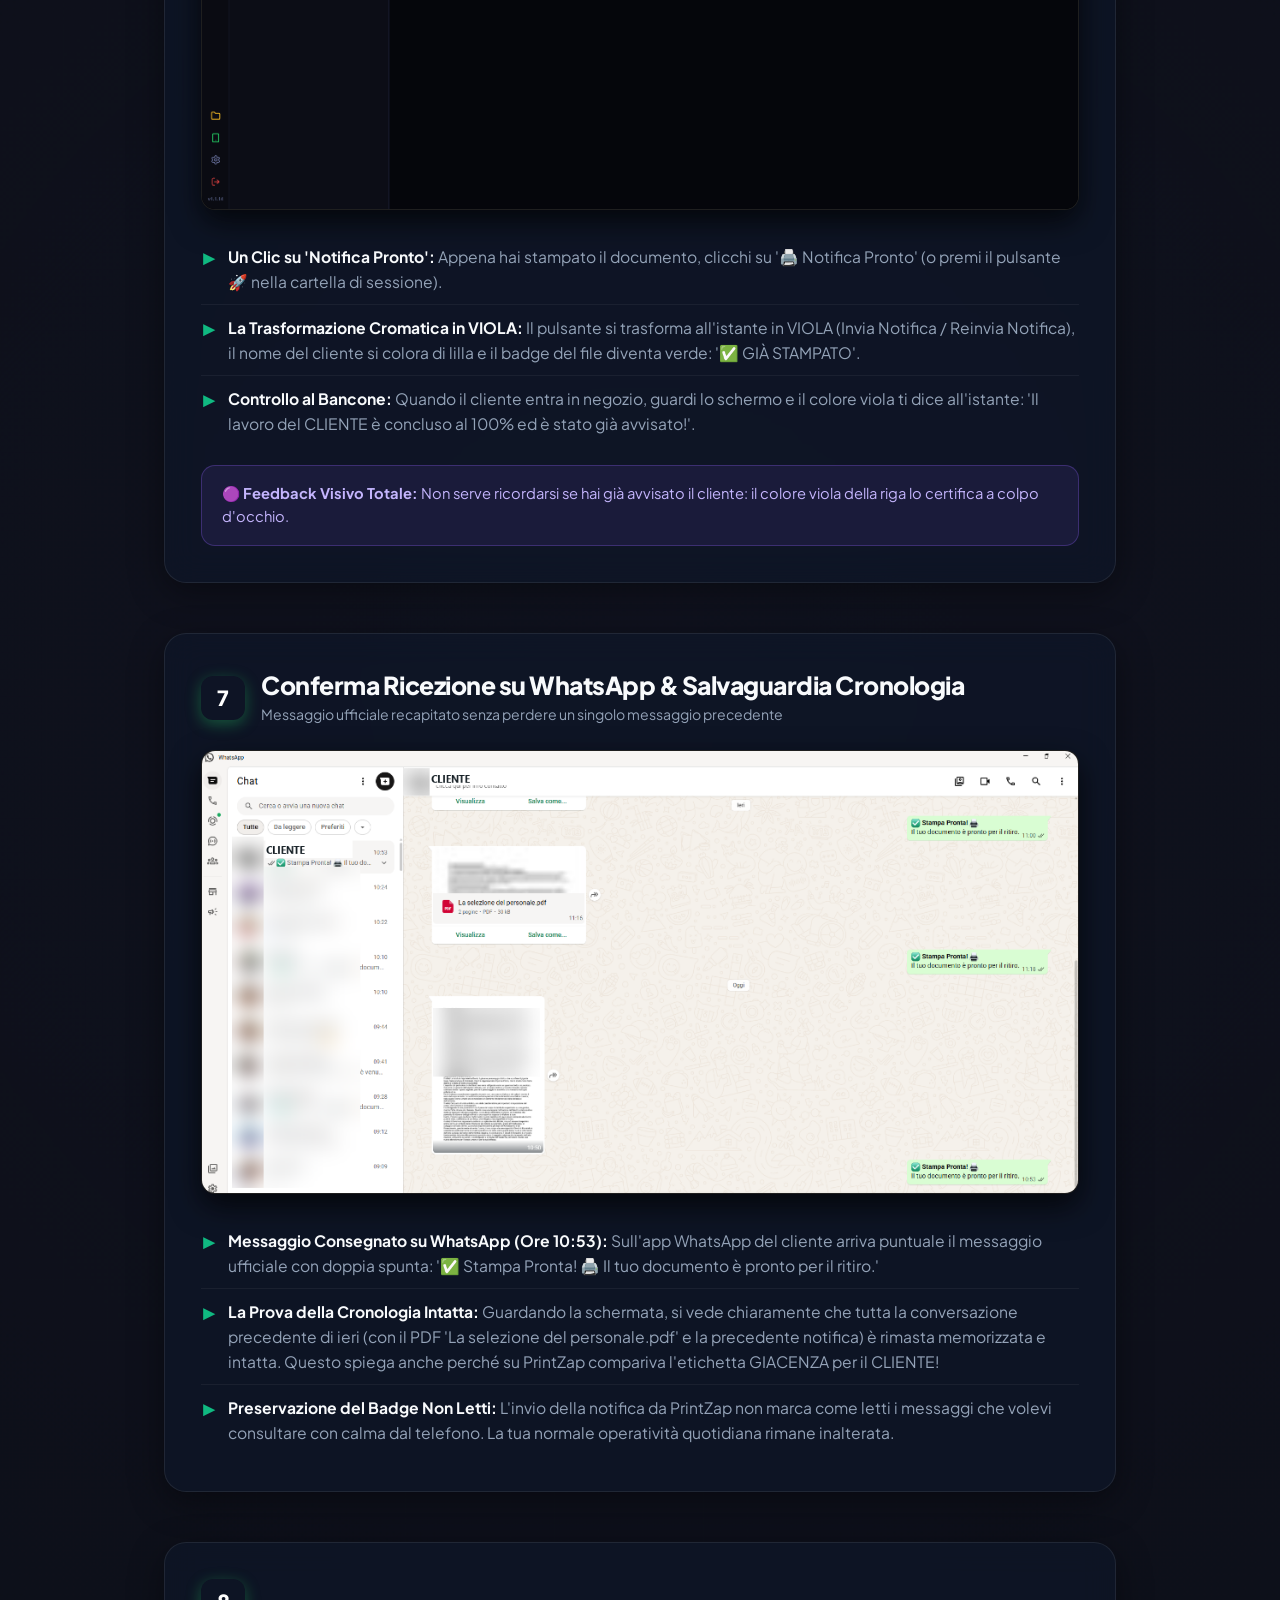
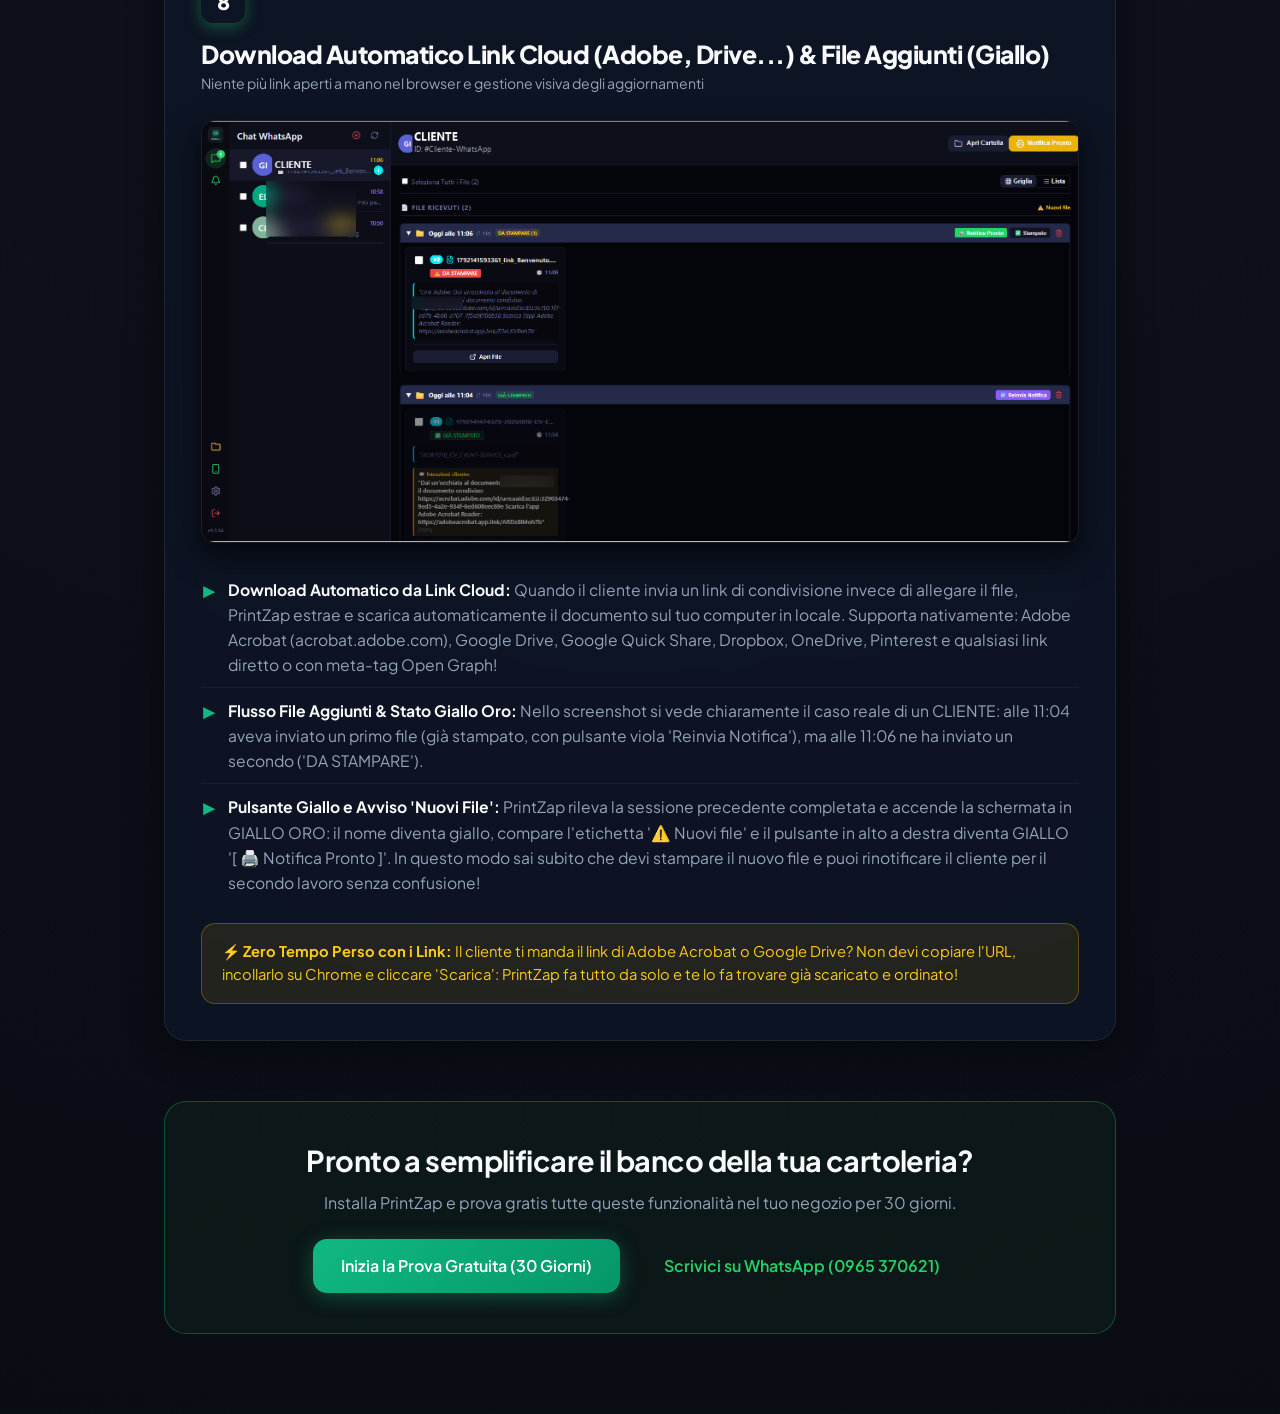
==== commit bf952214: "feat(web): aggiornamento bilingue sito con Wizard E-mail 30s e revoca silenziosa WhatsApp" ====
--- a/guida.html
+++ b/guida.html
@@ -385,7 +385,7 @@
           <span class="icon-point">▶</span>
           <div>
             <strong data-g18n="step2_p2_strong">Panoramica Schede:</strong>
-            <span data-g18n="step2_p2_text">Puoi configurare singolarmente: <strong>WhatsApp</strong> (connessione QR Code e lookback 96h), <strong>Telegram</strong>, <strong>Web Bancone</strong>, <strong>E-mail</strong> (ricezione IMAP/SMTP), <strong>Servizio</strong> (stampanti predefinite e cartelle su disco), <strong>Aggiornamenti</strong>, <strong>Licenza</strong>, <strong>Statistiche</strong> e <strong>Sistema & Log</strong>.</span>
+            <span data-g18n="step2_p2_text">Puoi configurare singolarmente: <strong>WhatsApp</strong> (connessione QR Code, lookback 96h ed eliminazione silenziosa automatica se un cliente annulla un messaggio), <strong>Telegram</strong>, <strong>Web Bancone</strong>, <strong>E-mail</strong> (nuovo Wizard 30 secondi per Gmail, Outlook, Aruba, Libero, TIM e PEC con pulsante diretto Password per App), <strong>Servizio</strong> (porta TCP locale modificabile, tema grafico, lingua e avvio automatico con Windows), <strong>Aggiornamenti</strong>, <strong>Licenza</strong>, <strong>Statistiche</strong> e <strong>Sistema & Log</strong>.</span>
           </div>
         </li>
         <li>
@@ -677,7 +677,7 @@
         step2_p1_strong: "Accesso Rapido (Icona Ingranaggio):",
         step2_p1_text: "Come evidenziato dalla freccia rossa, cliccando sull'icona a ingranaggio in basso a sinistra si apre il centro di controllo completo di PrintZap.",
         step2_p2_strong: "Panoramica Schede:",
-        step2_p2_text: "Puoi configurare singolarmente: WhatsApp (connessione QR Code e lookback 96h), Telegram, Web Bancone, E-mail (ricezione IMAP/SMTP), Servizio (porta TCP locale modificabile, tema grafico, lingua e avvio automatico con Windows), Aggiornamenti, Licenza, Statistiche e Sistema & Log.",
+        step2_p2_text: "Puoi configurare singolarmente: <strong>WhatsApp</strong> (connessione QR Code, lookback 96h ed eliminazione silenziosa automatica se un cliente annulla un messaggio), <strong>Telegram</strong>, <strong>Web Bancone</strong>, <strong>E-mail</strong> (nuovo Wizard 30 secondi per Gmail, Outlook, Aruba, Libero, TIM e PEC con pulsante diretto Password per App), <strong>Servizio</strong> (porta TCP locale modificabile, tema grafico, lingua e avvio automatico con Windows), <strong>Aggiornamenti</strong>, <strong>Licenza</strong>, <strong>Statistiche</strong> e <strong>Sistema & Log</strong>.",
         step2_p3_strong: "Attivazione Flessibile:",
         step2_p3_text: "Ogni canale secondario (come l'E-mail mostrata nella foto) dispone di un interruttore ON/OFF: attivi solo i canali che usi realmente in negozio.",
         step3_title: "Flusso di Lavoro: Arrivo del File su WhatsApp Desktop",
@@ -761,7 +761,7 @@
         step2_p1_strong: "Quick Access (Gear Icon):",
         step2_p1_text: "As indicated by the red arrow, clicking the gear icon in the lower-left corner opens PrintZap's comprehensive settings console.",
         step2_p2_strong: "Tabs Overview:",
-        step2_p2_text: "Individually configure: WhatsApp (QR Code connection & 96h lookback), Telegram, Countertop Wi-Fi, E-mail (IMAP/SMTP inbox), Service (customizable local TCP port, visual theme, language, and Windows auto-start), Software Updates, License, Statistics, and System Logs.",
+        step2_p2_text: "Individually configure: <strong>WhatsApp</strong> (QR Code pairing, 96h lookback, and silent auto-deletion when customers revoke messages), <strong>Telegram</strong>, <strong>Countertop Wi-Fi</strong>, <strong>E-mail</strong> (new 30-second Smart Wizard for Gmail, Outlook, Yahoo, iCloud, Aruba, and PEC with 1-click App Password setup), <strong>Service</strong> (customizable local TCP port, visual theme, language, and Windows auto-start), <strong>Software Updates</strong>, <strong>License</strong>, <strong>Statistics</strong>, and <strong>System Logs</strong>.",
         step2_p3_strong: "Flexible Activation:",
         step2_p3_text: "Every secondary channel (like E-mail shown in the picture) features an independent ON/OFF switch: enable only the services you actually need in your shop.",
         step3_title: "Workflow: Receiving Files on WhatsApp Desktop",
@@ -832,6 +832,19 @@
           el.innerHTML = dict[key];
         }
       });
+
+      const installerFile = lang === 'en' ? 'install_printzap.bat' : 'installa_printzap.bat';
+      const installerLabel = lang === 'en' ? 'Download PrintZap' : 'Scarica PrintZap';
+      document.querySelectorAll('a[href$="installa_printzap.bat"], a[href$="install_printzap.bat"]').forEach(link => {
+        link.setAttribute('href', installerFile);
+        if (link.hasAttribute('download')) {
+          link.setAttribute('download', installerFile);
+        }
+        const labelEl = link.querySelector('.guide-store-main-text');
+        if (labelEl) {
+          labelEl.textContent = installerLabel;
+        }
+      });
     }
 
     // Auto-detect saved language
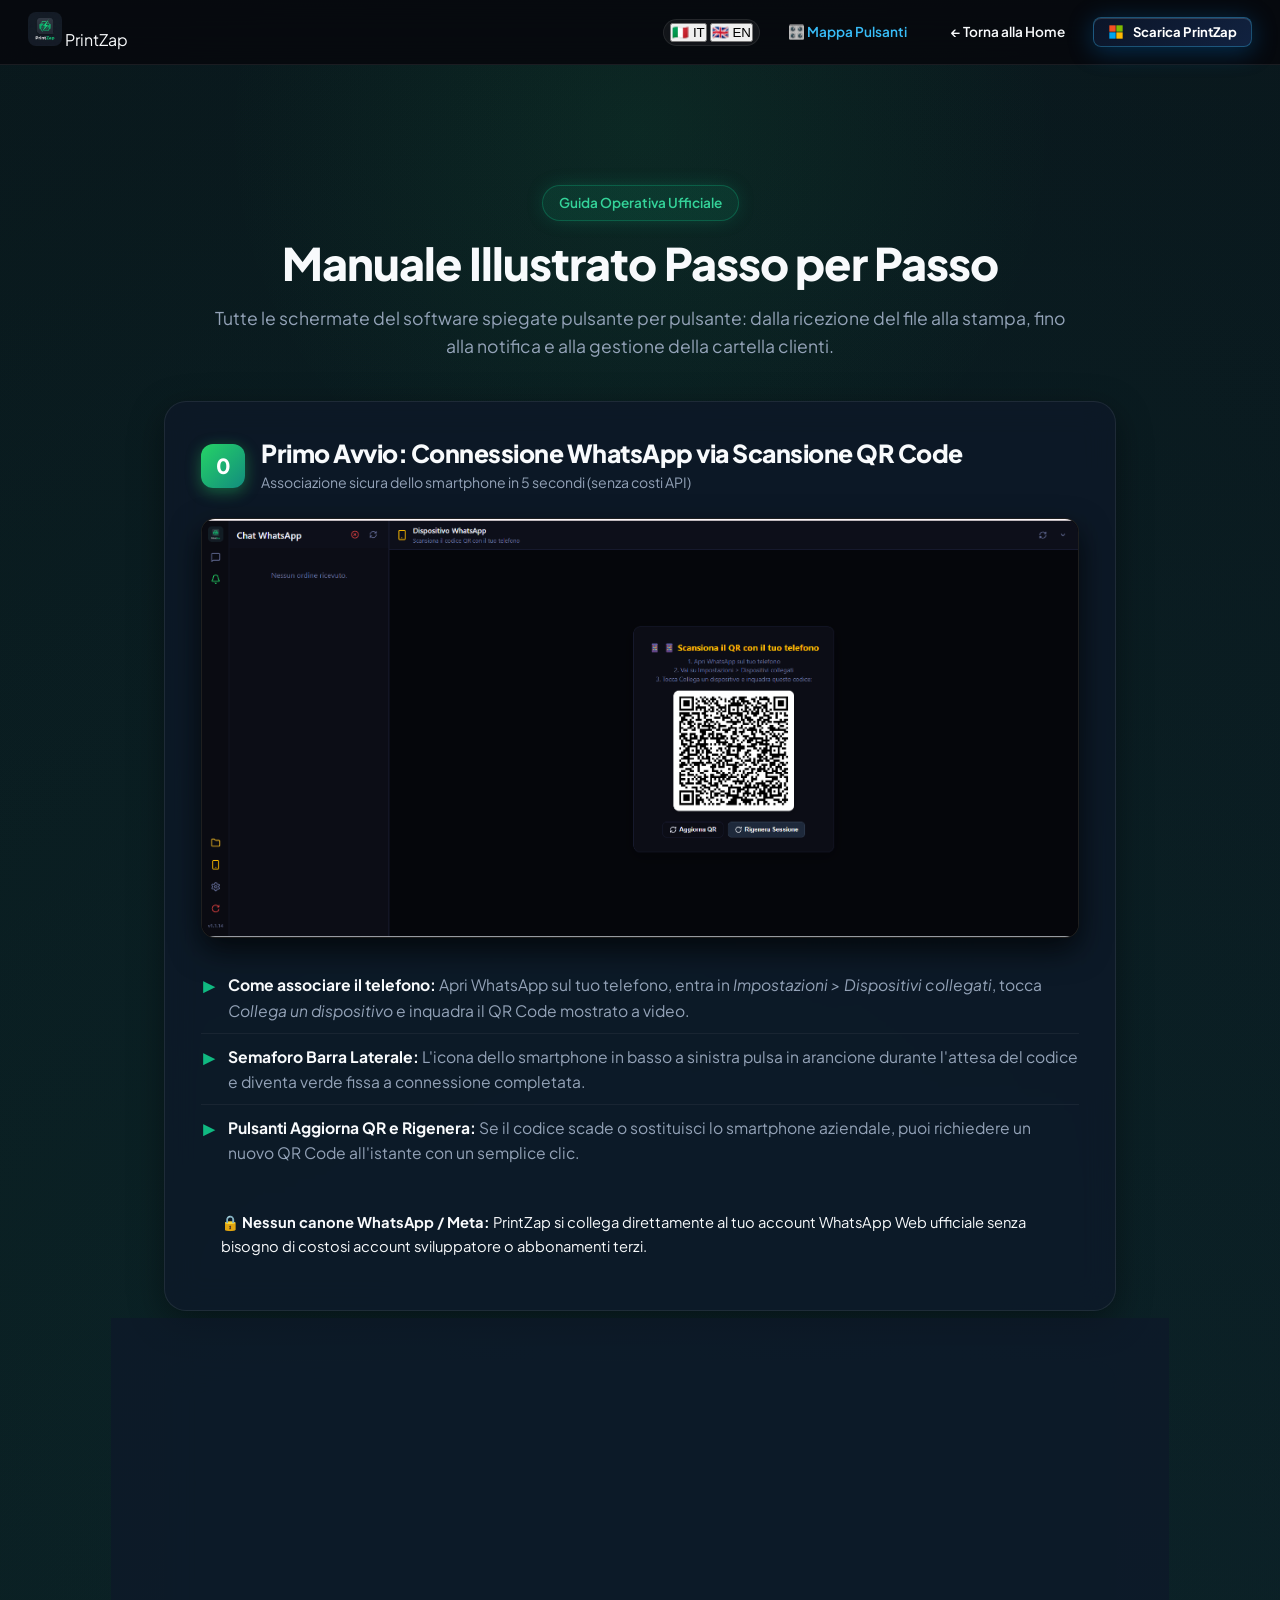
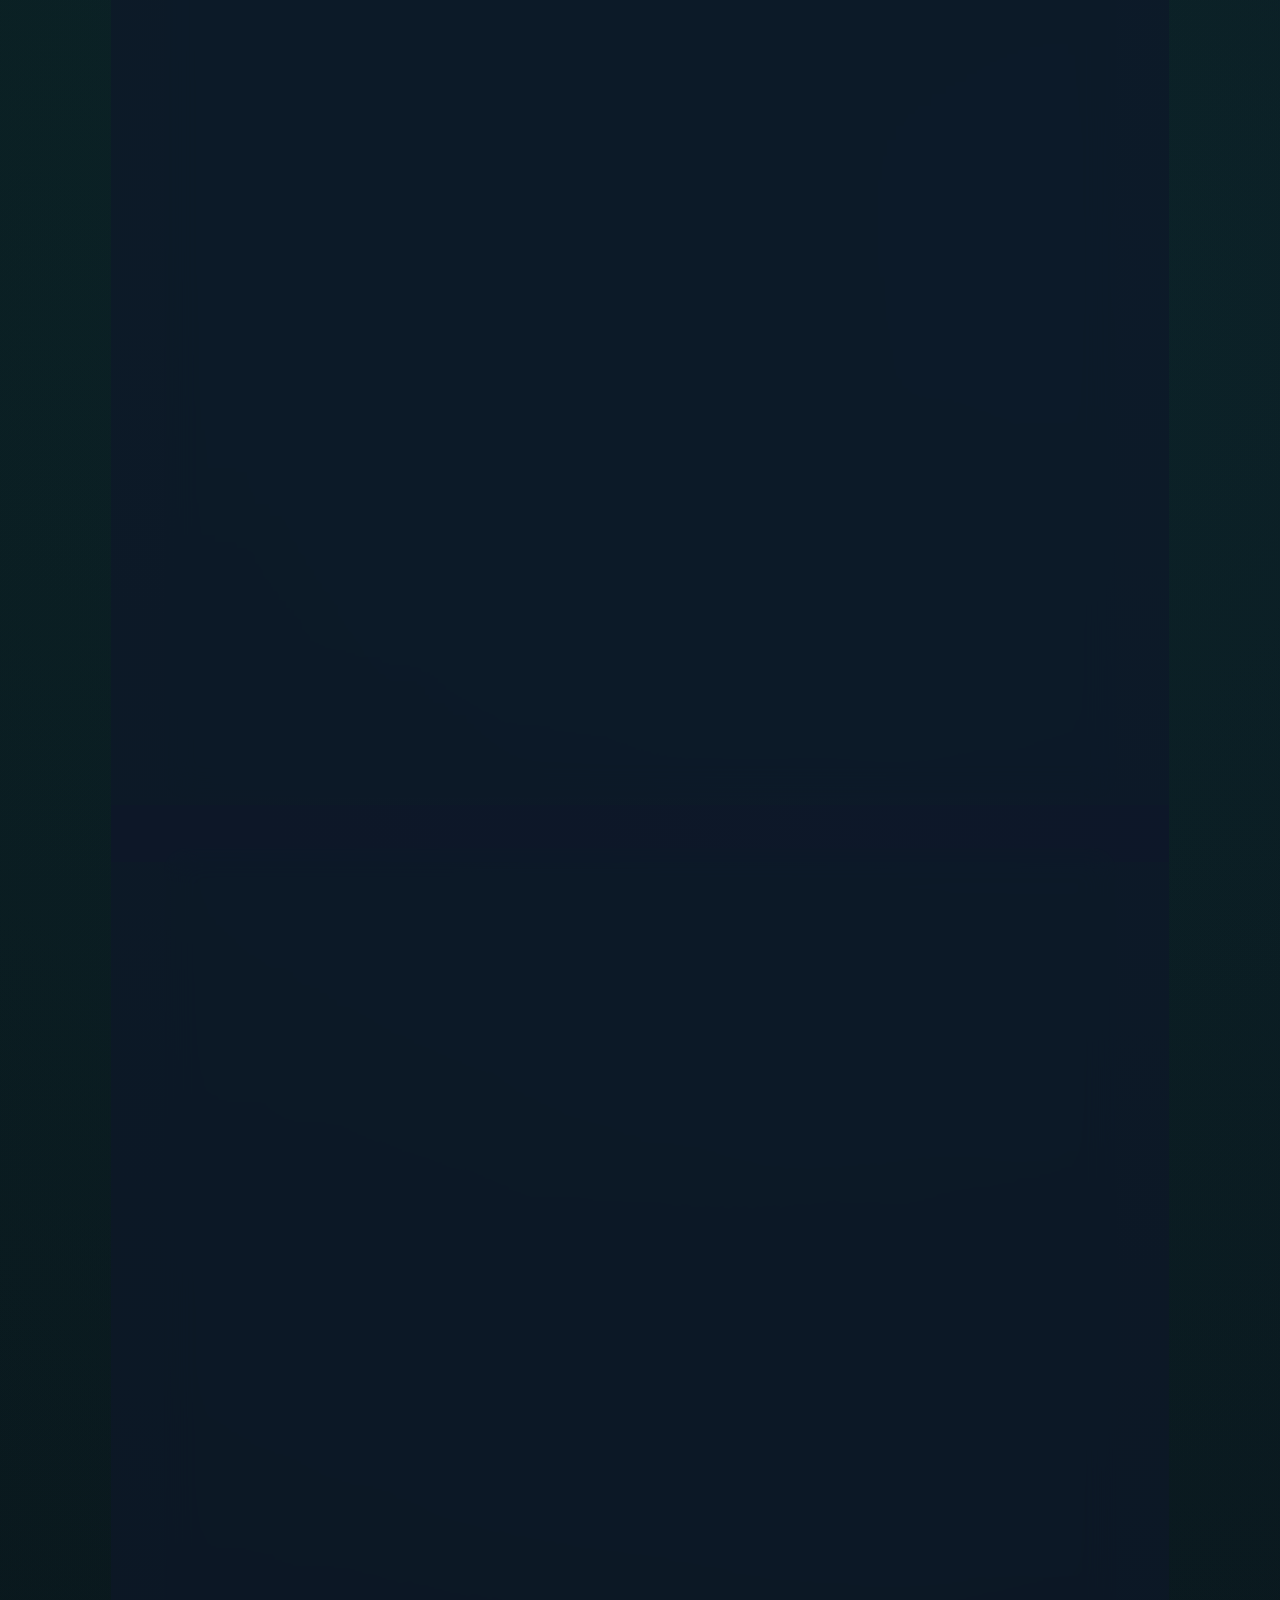
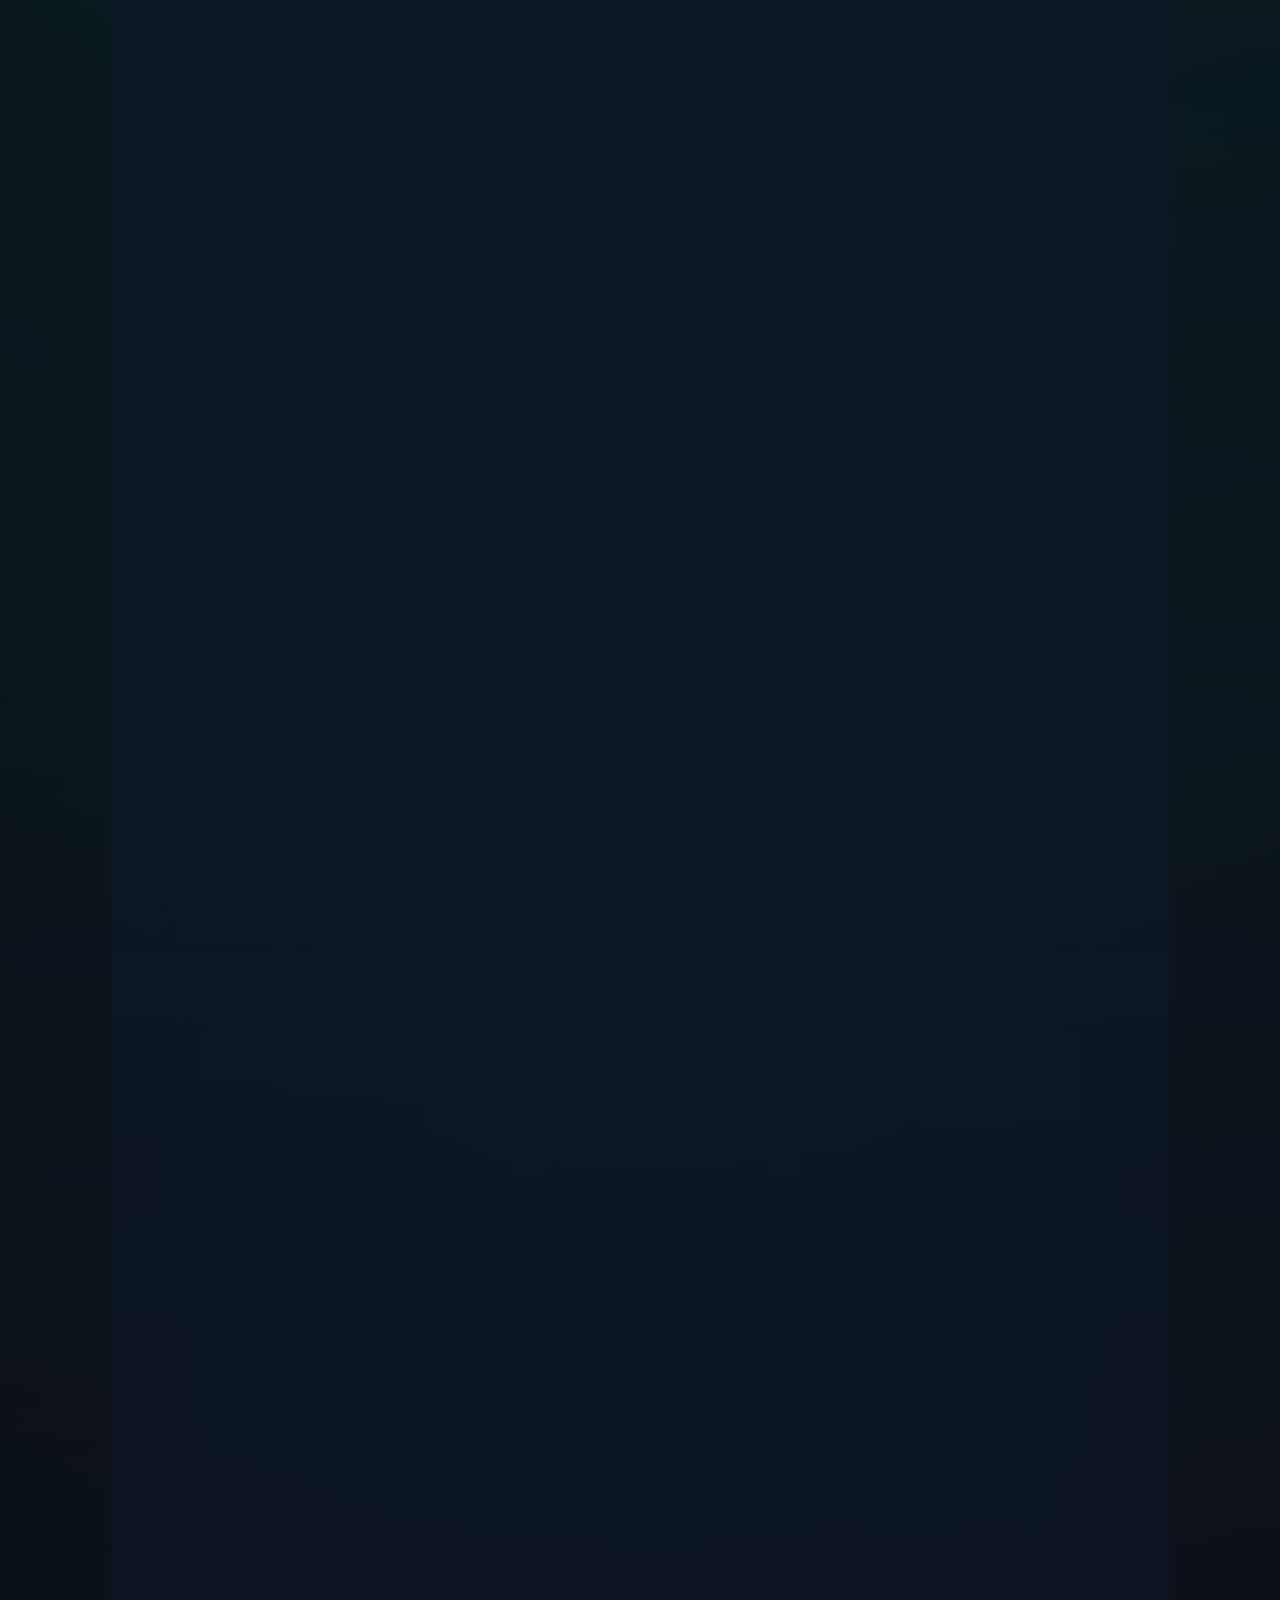
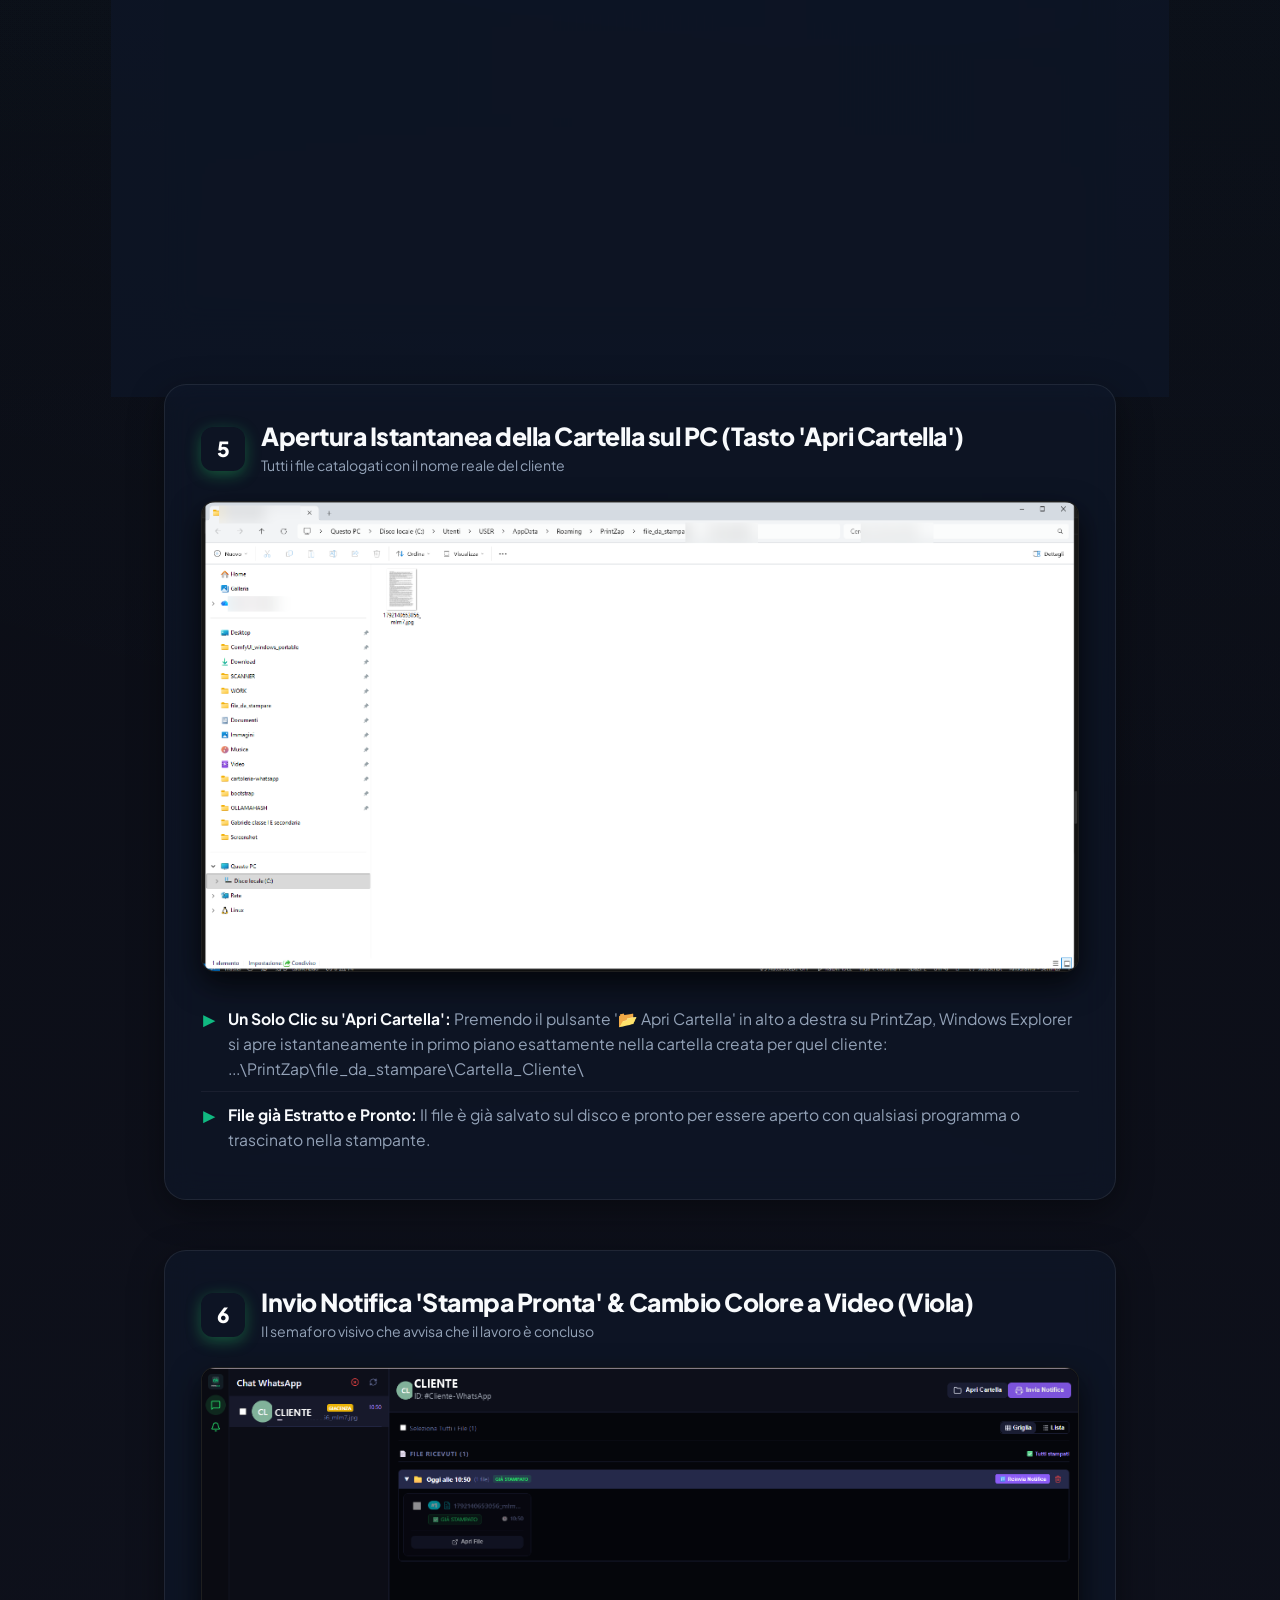
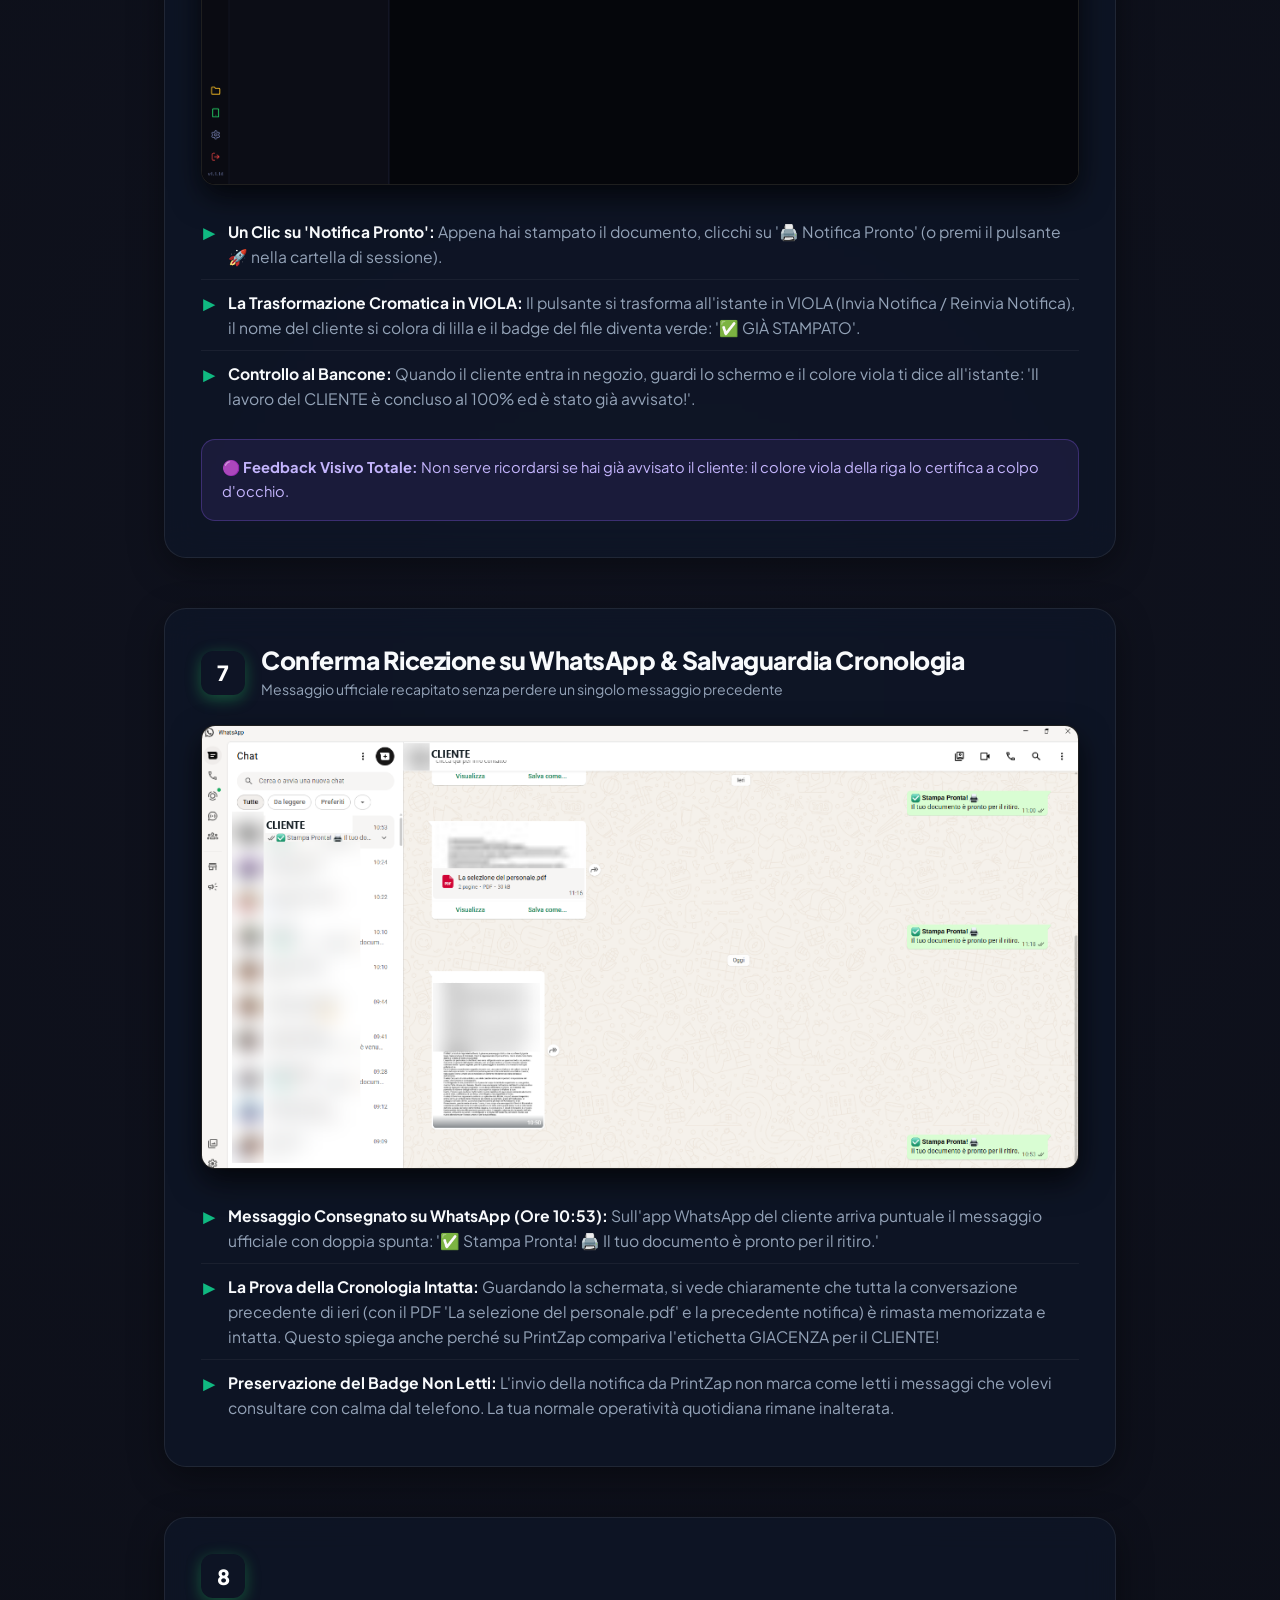
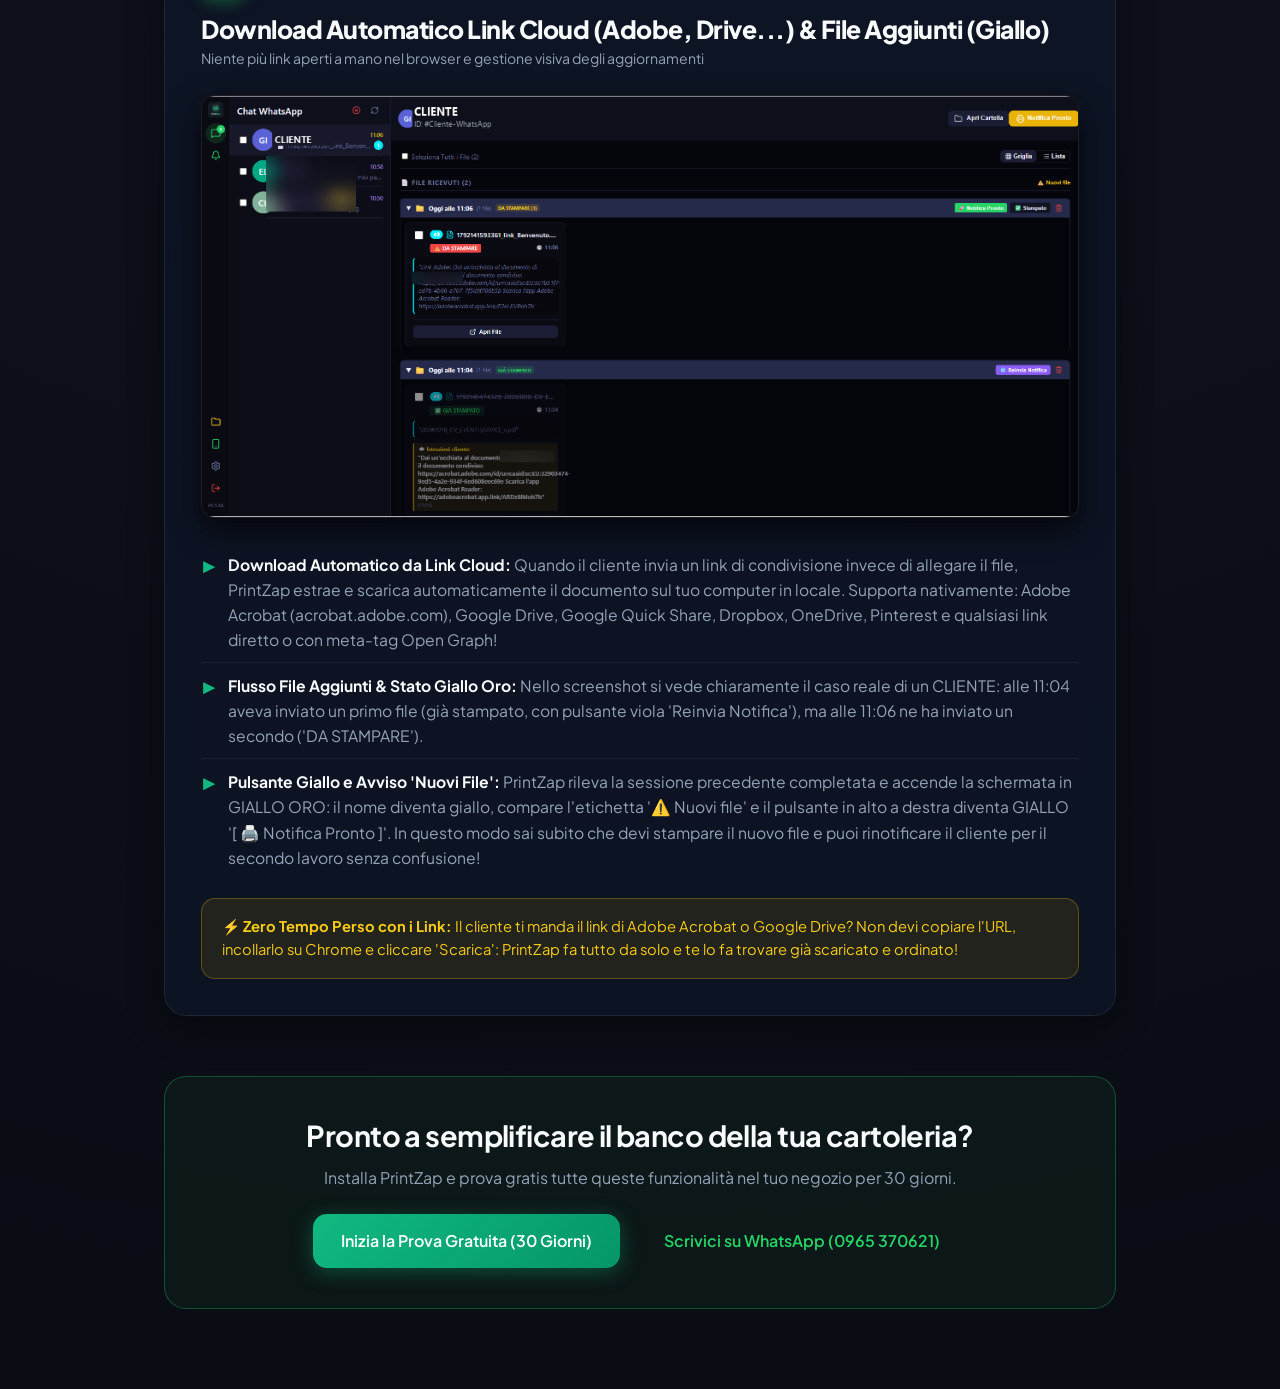
==== commit 7ecd1227: "feat(web): rimozione modulo E-mail (focus su WhatsApp, Telegram e Web Bancone)" ====
--- a/guida.html
+++ b/guida.html
@@ -349,7 +349,7 @@
           <span class="icon-point">▶</span>
           <div>
             <strong data-g18n="step1_p3_strong">Barra Laterale di Controllo:</strong>
-            <span data-g18n="step1_p3_text">Sulla sinistra trovi i canali attivi (WhatsApp, E-mail, Telegram, Bancone Wi-Fi) e le scorciatoie rapide per accedere alla cartella generale documenti, alle impostazioni e allo stato connessione.</span>
+            <span data-g18n="step1_p3_text">Sulla sinistra trovi i canali attivi (WhatsApp, Telegram, Bancone Wi-Fi) e le scorciatoie rapide per accedere alla cartella generale documenti, alle impostazioni e allo stato connessione.</span>
           </div>
         </li>
       </ul>
@@ -370,7 +370,7 @@
       </div>
 
       <div class="guide-img-wrapper">
-        <img src="guida_img/02-pannello-impostazioni.png" alt="Pannello Impostazioni con schede WhatsApp, Telegram, Email, Stampanti">
+        <img src="guida_img/02-pannello-impostazioni.png" alt="Pannello Impostazioni con schede WhatsApp, Telegram, Web Bancone e Stampanti">
       </div>
 
       <ul class="guide-detail-list">
@@ -385,14 +385,14 @@
           <span class="icon-point">▶</span>
           <div>
             <strong data-g18n="step2_p2_strong">Panoramica Schede:</strong>
-            <span data-g18n="step2_p2_text">Puoi configurare singolarmente: <strong>WhatsApp</strong> (connessione QR Code, lookback 96h ed eliminazione silenziosa automatica se un cliente annulla un messaggio), <strong>Telegram</strong>, <strong>Web Bancone</strong>, <strong>E-mail</strong> (nuovo Wizard 30 secondi per Gmail, Outlook, Aruba, Libero, TIM e PEC con pulsante diretto Password per App), <strong>Servizio</strong> (porta TCP locale modificabile, tema grafico, lingua e avvio automatico con Windows), <strong>Aggiornamenti</strong>, <strong>Licenza</strong>, <strong>Statistiche</strong> e <strong>Sistema & Log</strong>.</span>
+            <span data-g18n="step2_p2_text">Puoi configurare singolarmente: <strong>WhatsApp</strong> (connessione QR Code, lookback 96h ed eliminazione silenziosa automatica se un cliente annulla un messaggio), <strong>Telegram</strong>, <strong>Web Bancone</strong>, <strong>Servizio</strong> (porta TCP locale modificabile, tema grafico, lingua e avvio automatico con Windows), <strong>Aggiornamenti</strong>, <strong>Licenza</strong>, <strong>Statistiche</strong> e <strong>Sistema & Log</strong>.</span>
           </div>
         </li>
         <li>
           <span class="icon-point">▶</span>
           <div>
             <strong data-g18n="step2_p3_strong">Attivazione Flessibile:</strong>
-            <span data-g18n="step2_p3_text">Ogni canale secondario (come l'E-mail mostrata nella foto) dispone di un interruttore ON/OFF: attivi solo i canali che usi realmente in negozio.</span>
+            <span data-g18n="step2_p3_text">Ogni canale secondario (come Telegram o Web Bancone) dispone di un interruttore ON/OFF: attivi solo i canali che usi realmente in negozio.</span>
           </div>
         </li>
       </ul>
@@ -670,16 +670,16 @@
         step1_p2_strong: "Porta TCP Personalizzabile (3000 o da Impostazioni):",
         step1_p2_text: "Se il computer del tuo negozio utilizza già altri software o gestionali che occupano la porta 3000, PrintZap scala in automatico con l'auto-fallback. Inoltre, puoi visualizzare e modificare la porta in qualsiasi momento direttamente dalla Dashboard nel pannello <strong>Impostazioni ⚙️ → Servizio & Grafica</strong>.",
         step1_p3_strong: "Barra Laterale di Controllo:",
-        step1_p3_text: "Sulla sinistra trovi i canali attivi (WhatsApp, E-mail, Telegram, Bancone Wi-Fi) e le scorciatoie rapide per accedere alla cartella generale documenti, alle impostazioni e allo stato connessione.",
+        step1_p3_text: "Sulla sinistra trovi i canali attivi (WhatsApp, Telegram, Bancone Wi-Fi) e le scorciatoie rapide per accedere alla cartella generale documenti, alle impostazioni e allo stato connessione.",
         step1_callout: "💡 <strong>Zero Conflitti:</strong> PrintZap include un meccanismo di auto-rilevamento porte. Se la porta 3000 è occupata all'avvio, il sistema scala in automatico per garantirti continuità di servizio.",
         step2_title: "Pannello Impostazioni & Configurazione del Servizio",
         step2_tag: "Tutte le schede operative a portata di clic",
         step2_p1_strong: "Accesso Rapido (Icona Ingranaggio):",
         step2_p1_text: "Come evidenziato dalla freccia rossa, cliccando sull'icona a ingranaggio in basso a sinistra si apre il centro di controllo completo di PrintZap.",
         step2_p2_strong: "Panoramica Schede:",
-        step2_p2_text: "Puoi configurare singolarmente: <strong>WhatsApp</strong> (connessione QR Code, lookback 96h ed eliminazione silenziosa automatica se un cliente annulla un messaggio), <strong>Telegram</strong>, <strong>Web Bancone</strong>, <strong>E-mail</strong> (nuovo Wizard 30 secondi per Gmail, Outlook, Aruba, Libero, TIM e PEC con pulsante diretto Password per App), <strong>Servizio</strong> (porta TCP locale modificabile, tema grafico, lingua e avvio automatico con Windows), <strong>Aggiornamenti</strong>, <strong>Licenza</strong>, <strong>Statistiche</strong> e <strong>Sistema & Log</strong>.",
+        step2_p2_text: "Puoi configurare singolarmente: <strong>WhatsApp</strong> (connessione QR Code, lookback 96h ed eliminazione silenziosa automatica se un cliente annulla un messaggio), <strong>Telegram</strong>, <strong>Web Bancone</strong>, <strong>Servizio</strong> (porta TCP locale modificabile, tema grafico, lingua e avvio automatico con Windows), <strong>Aggiornamenti</strong>, <strong>Licenza</strong>, <strong>Statistiche</strong> e <strong>Sistema & Log</strong>.",
         step2_p3_strong: "Attivazione Flessibile:",
-        step2_p3_text: "Ogni canale secondario (come l'E-mail mostrata nella foto) dispone di un interruttore ON/OFF: attivi solo i canali che usi realmente in negozio.",
+        step2_p3_text: "Ogni canale secondario (come Telegram o Web Bancone) dispone di un interruttore ON/OFF: attivi solo i canali che usi realmente in negozio.",
         step3_title: "Flusso di Lavoro: Arrivo del File su WhatsApp Desktop",
         step3_tag: "Usi WhatsApp come hai sempre fatto, senza cambiare abitudini",
         step3_p1_strong: "Ricezione Naturale da WhatsApp:",
@@ -754,16 +754,16 @@
         step1_p2_strong: "Customizable TCP Port (3000 or via Settings):",
         step1_p2_text: "If your store computer already has POS or cash registers using port 3000, PrintZap automatically scales to a free port with intelligent fallback. You can also view and customize your listening port at any time directly from the Dashboard in <strong>Settings ⚙️ → Service & Graphics</strong>.",
         step1_p3_strong: "Control Sidebar:",
-        step1_p3_text: "On the left sidebar you can monitor active channels (WhatsApp, E-mail, Telegram, Counter Wi-Fi) and quick links to your master print folder, settings, and connection status.",
+        step1_p3_text: "On the left sidebar you can monitor active channels (WhatsApp, Telegram, Counter Wi-Fi) and quick links to your master print folder, settings, and connection status.",
         step1_callout: "💡 <strong>Zero Port Conflicts:</strong> PrintZap features automatic port detection and fallback, ensuring uninterrupted workflow even on busy multi-app computers.",
         step2_title: "Settings Modal & Service Configuration",
         step2_tag: "All operational tabs accessible with 1 click",
         step2_p1_strong: "Quick Access (Gear Icon):",
         step2_p1_text: "As indicated by the red arrow, clicking the gear icon in the lower-left corner opens PrintZap's comprehensive settings console.",
         step2_p2_strong: "Tabs Overview:",
-        step2_p2_text: "Individually configure: <strong>WhatsApp</strong> (QR Code pairing, 96h lookback, and silent auto-deletion when customers revoke messages), <strong>Telegram</strong>, <strong>Countertop Wi-Fi</strong>, <strong>E-mail</strong> (new 30-second Smart Wizard for Gmail, Outlook, Yahoo, iCloud, Aruba, and PEC with 1-click App Password setup), <strong>Service</strong> (customizable local TCP port, visual theme, language, and Windows auto-start), <strong>Software Updates</strong>, <strong>License</strong>, <strong>Statistics</strong>, and <strong>System Logs</strong>.",
+        step2_p2_text: "Individually configure: <strong>WhatsApp</strong> (QR Code pairing, 96h lookback, and silent auto-deletion when customers revoke messages), <strong>Telegram</strong>, <strong>Countertop Wi-Fi</strong>, <strong>Service</strong> (customizable local TCP port, visual theme, language, and Windows auto-start), <strong>Software Updates</strong>, <strong>License</strong>, <strong>Statistics</strong>, and <strong>System Logs</strong>.",
         step2_p3_strong: "Flexible Activation:",
-        step2_p3_text: "Every secondary channel (like E-mail shown in the picture) features an independent ON/OFF switch: enable only the services you actually need in your shop.",
+        step2_p3_text: "Every secondary channel (like Telegram or Countertop Web) features an independent ON/OFF switch: enable only the services you actually need in your shop.",
         step3_title: "Workflow: Receiving Files on WhatsApp Desktop",
         step3_tag: "Keep using WhatsApp as you always have, with zero disruption",
         step3_p1_strong: "Natural WhatsApp Reception:",
